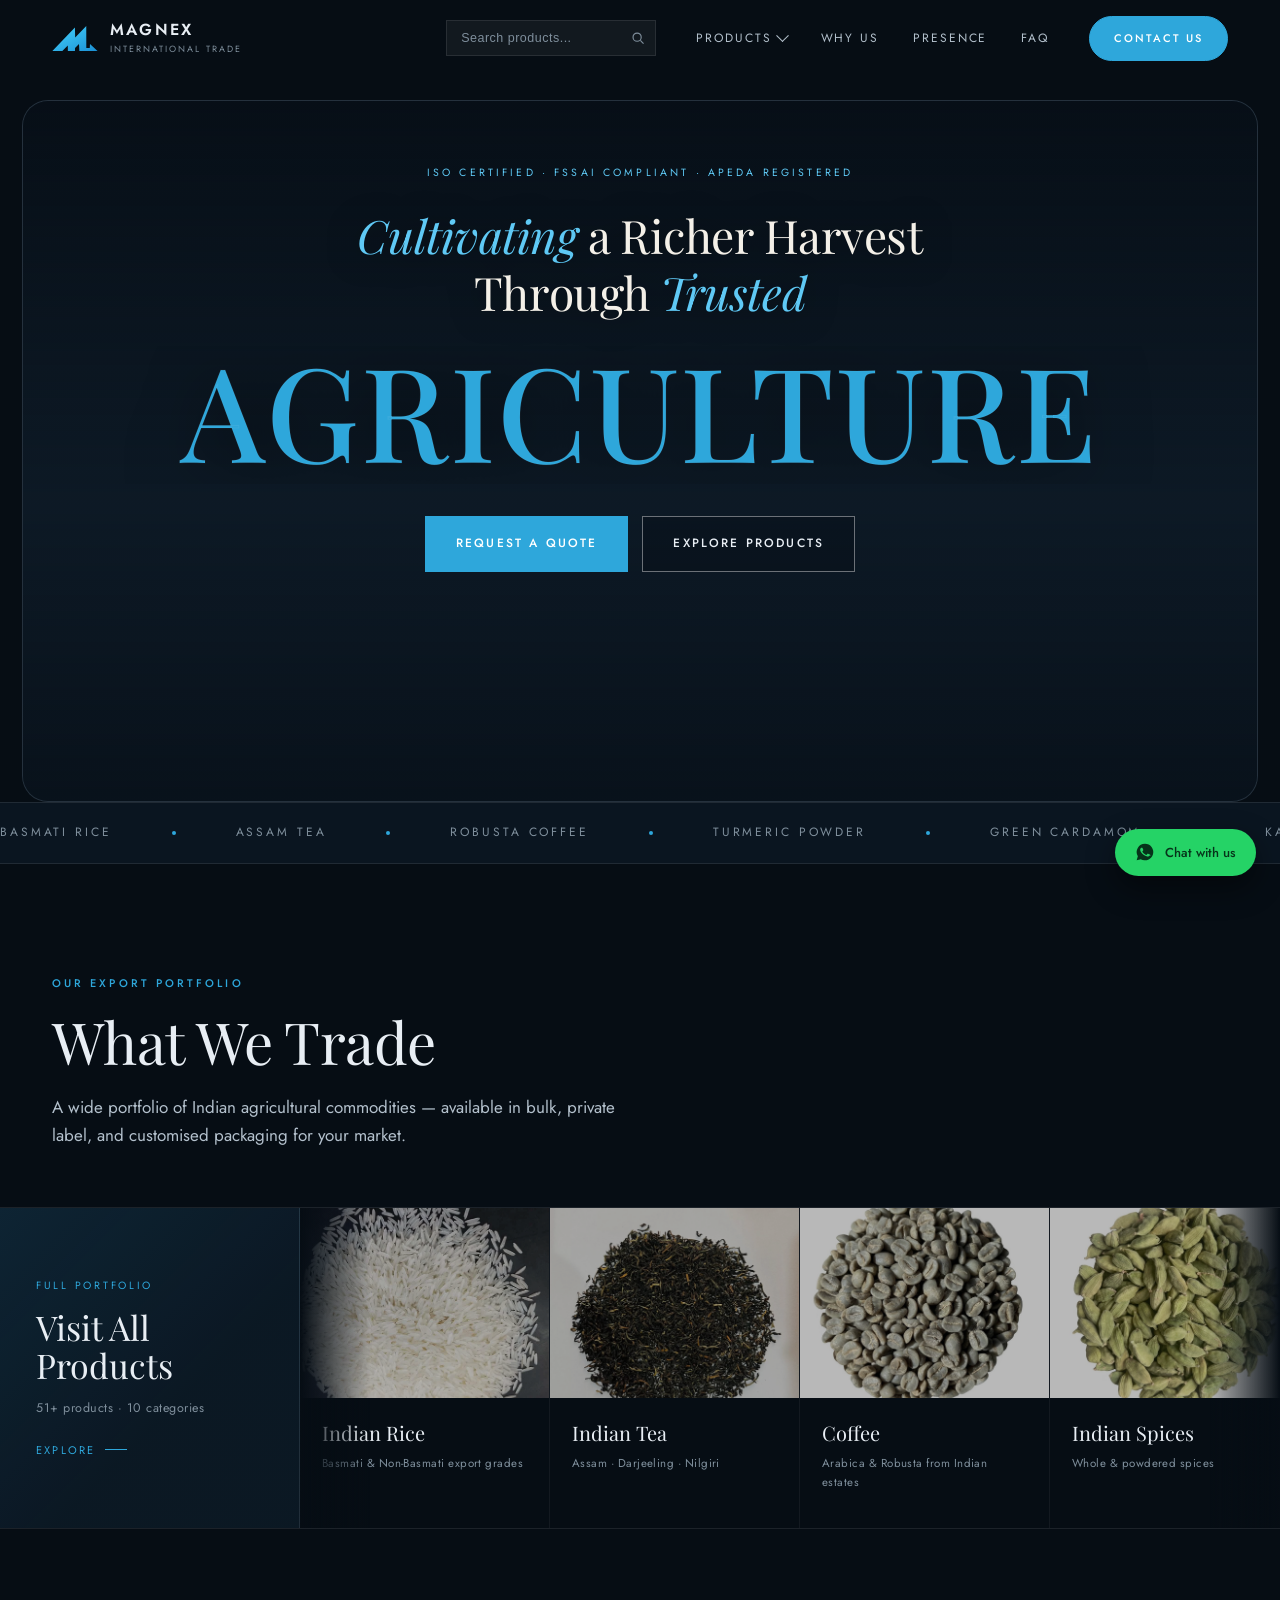
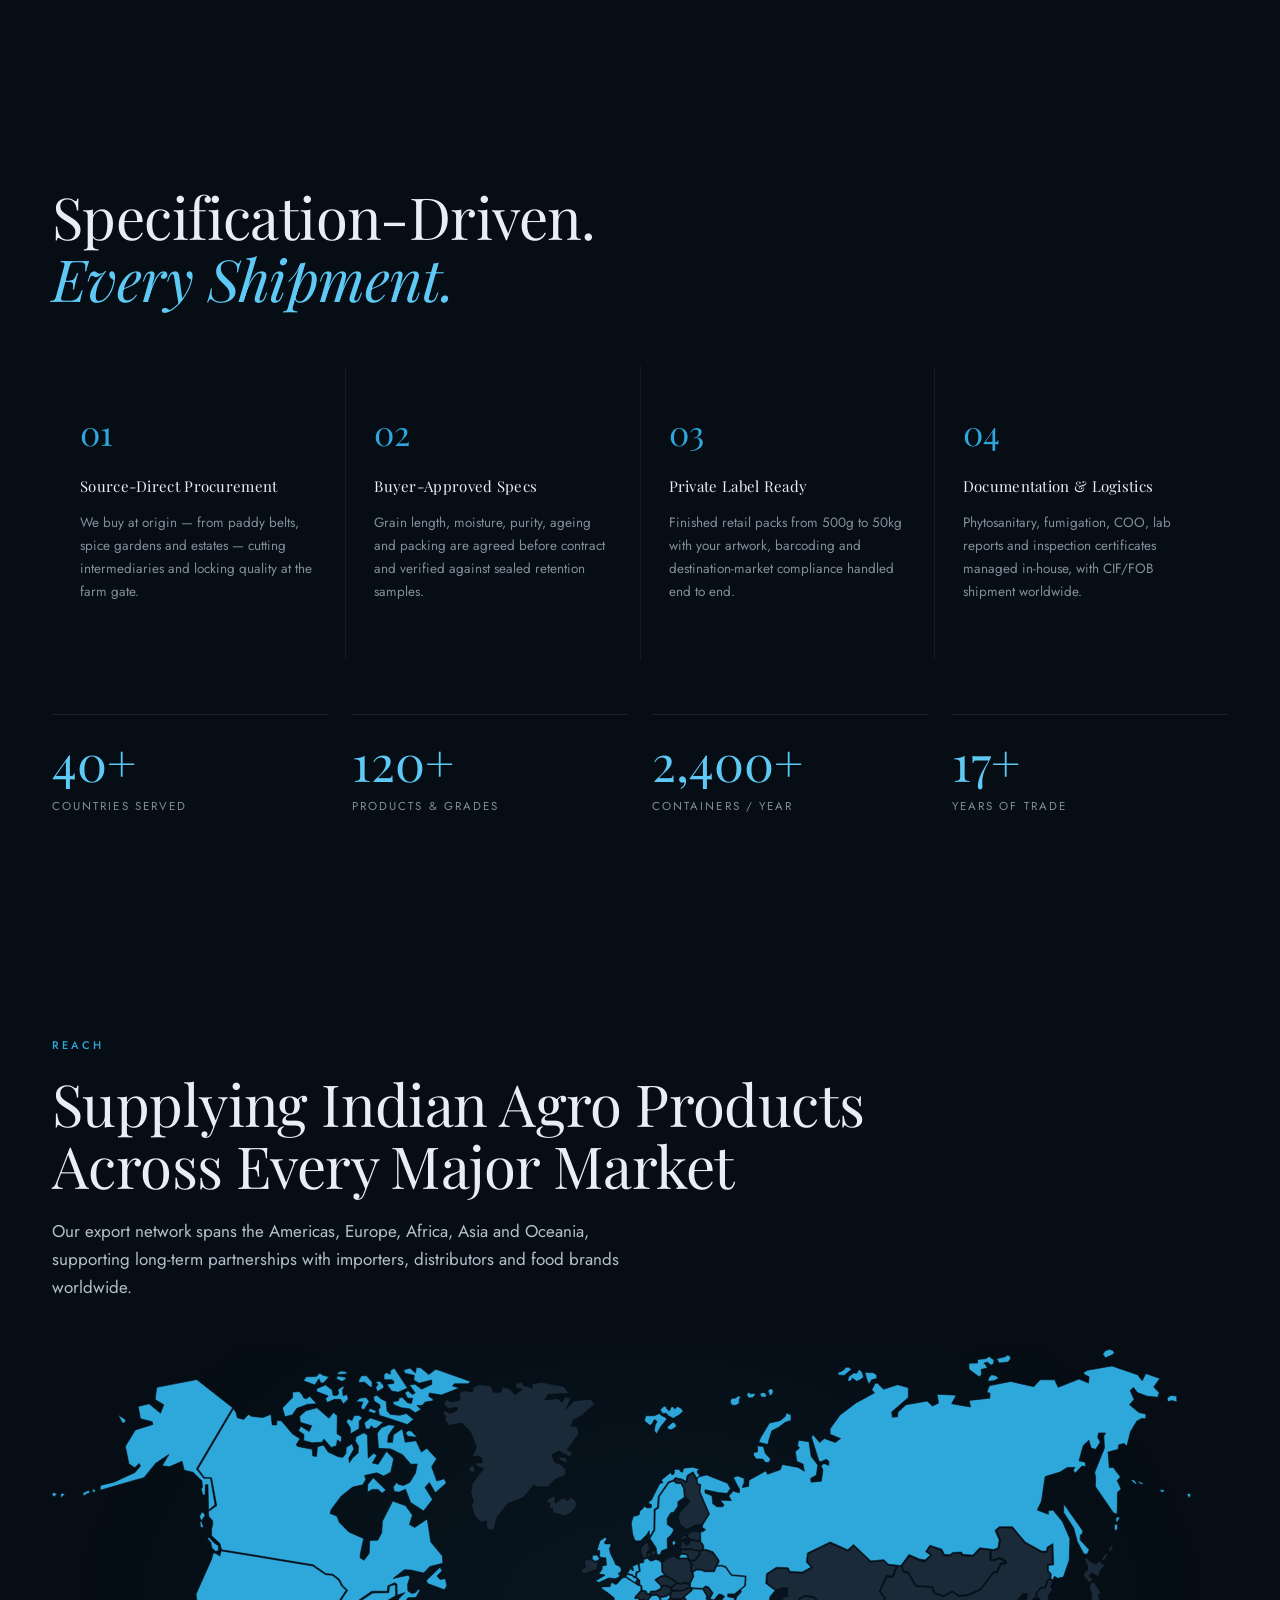
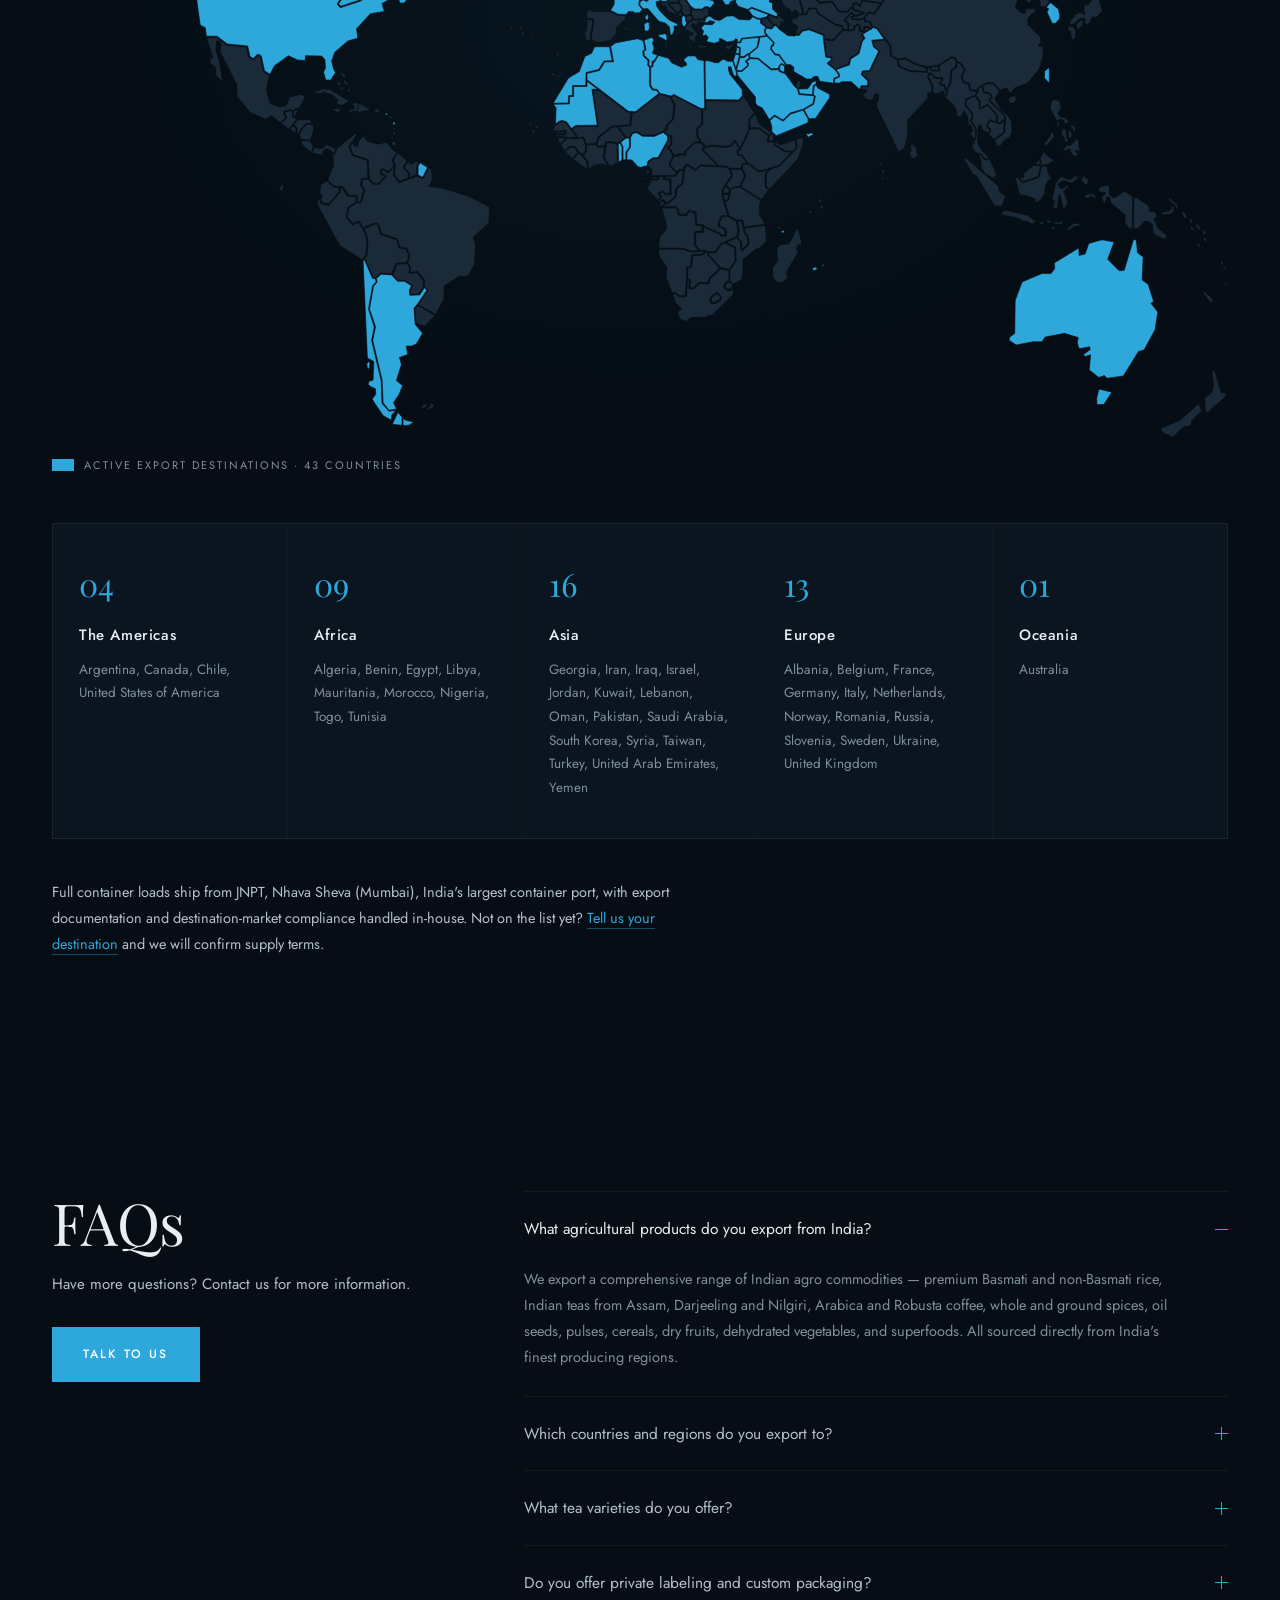
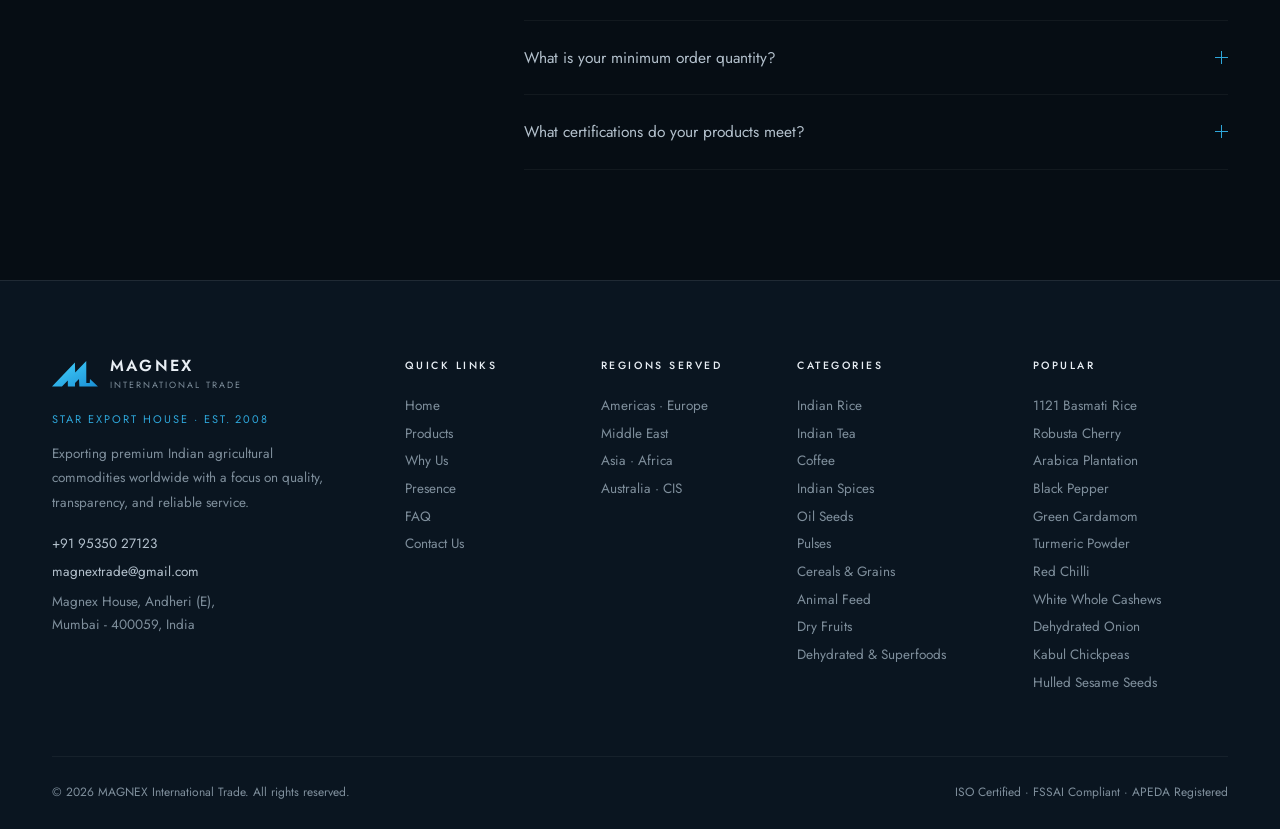
==== index.html @ 0d8e14d7 "Rebrand to Magnex blue: traced logo mark, blue accent, navy-black palette Co-Authored-By: Claude Fab" ====
<!DOCTYPE html>
<html lang="en">
<head>
<meta charset="UTF-8">
<meta name="viewport" content="width=device-width, initial-scale=1.0">
<title>Magnex International Trade — Premium Indian Commodities, Delivered Worldwide</title>
<meta name="description" content="Rice, tea, spices, coffee, oil seeds, pulses, dry fruits and more — sourced from India's finest producing regions. Bulk, private label, and custom packaging for importers across 40+ countries.">
<link rel="preconnect" href="https://fonts.googleapis.com">
<link rel="preconnect" href="https://fonts.gstatic.com" crossorigin>
<link href="https://fonts.googleapis.com/css2?family=Playfair+Display:ital,wght@0,400;0,500;1,400&family=Jost:wght@300;400;500;600&display=swap" rel="stylesheet">
<link rel="stylesheet" href="assets/css/style.css?v=19">
<link rel="icon" href="data:image/svg+xml,<svg xmlns='http://www.w3.org/2000/svg' viewBox='0 0 100 100'><rect width='100' height='100' rx='18' fill='%23072a3d'/><g transform='translate(10 22) scale(.8)'><path d='M99.9 55.2 L82.6 38.9 L82.1 47.9 L74.6 47.8 L74.5 0.0 L50.4 25.0 L49.8 3.0 L0.0 55.2 L21.6 55.3 L34.3 42.3 L34.5 55.3 L49.9 55.3 L50.1 48.1 L58.7 39.0 L59.5 55.4 Z' fill='%232ea7db'/></g></svg>">
</head>
<body>

<!-- ============ HERO — framed video card ============ -->
<section class="vhero">
  <div class="vhero__card">
    <video class="vhero__video" autoplay muted loop playsinline>
      <source src="assets/video/hero.mp4?v=2" type="video/mp4">
    </video>
    <div class="vhero__shade"></div>
    <div class="vhero__content">
      <p class="vhero__badge">ISO Certified · FSSAI Compliant · APEDA Registered</p>
      <h1 class="vhero__line"><em>Cultivating</em> a Richer Harvest Through <em>Trusted</em></h1>
      <div class="vhero__big">AGRICULTURE</div>
      <div class="vhero__cta">
        <a class="btn btn--solid" href="contact.html">Request a Quote</a>
        <a class="btn btn--ghost" href="products.html">Explore Products</a>
      </div>
    </div>
  </div>
</section>

<!-- marquee strip -->
<div class="strip" aria-hidden="true">
  <div class="strip__track" id="stripTrack"></div>
</div>

<!-- ============ WHAT WE TRADE — flowing strip ============ -->
<section class="section" id="trade">
  <div class="wrap">
    <p class="eyebrow rv">Our Export Portfolio</p>
    <h2 class="h-section rv">What We Trade</h2>
    <p class="lede rv" style="margin-top:20px">A wide portfolio of Indian agricultural commodities — available in bulk, private label, and customised packaging for your market.</p>
  </div>
  <div class="tradefeed rv">
    <a class="tradefeed__cta" href="products.html">
      <span class="tradefeed__cta-eyebrow">Full Portfolio</span>
      <span class="tradefeed__cta-title">Visit All<br>Products</span>
      <span class="tradefeed__cta-count" id="tfCount"></span>
      <span class="tradefeed__cta-go">Explore <span class="arw"></span></span>
    </a>
    <div class="tradefeed__viewport">
      <div class="tradefeed__track" id="tfTrack"></div>
    </div>
  </div>
</section>

<!-- ============ WHY US ============ -->
<section class="section" id="why">
  <div class="wrap">
    <p class="eyebrow rv">Why Magnex</p>
    <h2 class="h-section rv">Specification-Driven.<br><em class="italic-gold">Every Shipment.</em></h2>
    <div class="why rv">
      <div class="why__c">
        <div class="why__n">01</div>
        <h3 class="why__t">Source-Direct Procurement</h3>
        <p class="why__d">We buy at origin — from paddy belts, spice gardens and estates — cutting intermediaries and locking quality at the farm gate.</p>
      </div>
      <div class="why__c">
        <div class="why__n">02</div>
        <h3 class="why__t">Buyer-Approved Specs</h3>
        <p class="why__d">Grain length, moisture, purity, ageing and packing are agreed before contract and verified against sealed retention samples.</p>
      </div>
      <div class="why__c">
        <div class="why__n">03</div>
        <h3 class="why__t">Private Label Ready</h3>
        <p class="why__d">Finished retail packs from 500g to 50kg with your artwork, barcoding and destination-market compliance handled end to end.</p>
      </div>
      <div class="why__c">
        <div class="why__n">04</div>
        <h3 class="why__t">Documentation & Logistics</h3>
        <p class="why__d">Phytosanitary, fumigation, COO, lab reports and inspection certificates managed in-house, with CIF/FOB shipment worldwide.</p>
      </div>
    </div>
    <div class="stats rv">
      <div class="stat"><div class="stat__v" data-count="40">0</div><div class="stat__l">Countries Served</div></div>
      <div class="stat"><div class="stat__v" data-count="120">0</div><div class="stat__l">Products & Grades</div></div>
      <div class="stat"><div class="stat__v" data-count="2400">0</div><div class="stat__l">Containers / Year</div></div>
      <div class="stat"><div class="stat__v" data-count="17">0</div><div class="stat__l">Years of Trade</div></div>
    </div>
  </div>
</section>

<!-- ============ PRESENCE ============ -->
<section class="section" id="presence">
  <div class="wrap">
    <p class="eyebrow rv">Reach</p>
    <h2 class="h-section rv">Supplying Indian Agro Products<br>Across Every Major Market</h2>
    <p class="lede rv" style="margin-top:20px">Our export network spans the Americas, Europe, Africa, Asia and Oceania, supporting long-term partnerships with importers, distributors and food brands worldwide.</p>
    <figure class="wmap rv" id="wmap" aria-label="World map highlighting the countries Magnex exports to">
      <div class="wmap__svg" id="wmapSvg"></div>
      <figcaption class="wmap__legend"><span class="wmap__key"></span> Active export destinations · 43 countries <span class="wmap__tip" id="wmapTip"></span></figcaption>
    </figure>
    <div class="regions">
      <div class="region rv">
        <div class="region__n">04</div>
        <h3 class="region__t">The Americas</h3>
        <p class="region__d">Argentina, Canada, Chile, United States of America</p>
      </div>
      <div class="region rv">
        <div class="region__n">09</div>
        <h3 class="region__t">Africa</h3>
        <p class="region__d">Algeria, Benin, Egypt, Libya, Mauritania, Morocco, Nigeria, Togo, Tunisia</p>
      </div>
      <div class="region rv">
        <div class="region__n">16</div>
        <h3 class="region__t">Asia</h3>
        <p class="region__d">Georgia, Iran, Iraq, Israel, Jordan, Kuwait, Lebanon, Oman, Pakistan, Saudi Arabia, South Korea, Syria, Taiwan, Turkey, United Arab Emirates, Yemen</p>
      </div>
      <div class="region rv">
        <div class="region__n">13</div>
        <h3 class="region__t">Europe</h3>
        <p class="region__d">Albania, Belgium, France, Germany, Italy, Netherlands, Norway, Romania, Russia, Slovenia, Sweden, Ukraine, United Kingdom</p>
      </div>
      <div class="region rv">
        <div class="region__n">01</div>
        <h3 class="region__t">Oceania</h3>
        <p class="region__d">Australia</p>
      </div>
    </div>
    <p class="presence__note rv">Full container loads ship from JNPT, Nhava Sheva (Mumbai), India's largest container port, with export documentation and destination-market compliance handled in-house. Not on the list yet? <a href="contact.html">Tell us your destination</a> and we will confirm supply terms.</p>
  </div>
</section>

<!-- ============ FAQ ============ -->
<section class="section" id="faq">
  <div class="wrap">
    <div class="faq">
      <div class="faq__aside rv">
        <h2 class="h-section">FAQs</h2>
        <p>Have more questions? Contact us for more information.</p>
        <a class="btn btn--solid" href="contact.html">Talk to Us</a>
      </div>
      <div class="faq__list rv" id="faqList"></div>
    </div>
  </div>
</section>

<script src="assets/js/data.js?v=16"></script>
<script src="assets/js/textures.js?v=8"></script>
<script src="assets/js/widgets.js?v=9"></script>
<script>
const EXPORT_CODES = ['ae', 'al', 'ar', 'au', 'be', 'bj', 'ca', 'cl', 'de', 'dz', 'eg', 'fr', 'gb', 'ge', 'il', 'iq', 'ir', 'it', 'jo', 'kr', 'kw', 'lb', 'ly', 'ma', 'mr', 'ng', 'nl', 'no', 'om', 'pk', 'ro', 'ru', 'sa', 'se', 'si', 'sy', 'tg', 'tn', 'tr', 'tw', 'ua', 'us', 'ye'];
const COUNTRY_NAMES = {'ar':'Argentina', 'ca':'Canada', 'cl':'Chile', 'us':'United States of America', 'dz':'Algeria', 'bj':'Benin', 'eg':'Egypt', 'ly':'Libya', 'mr':'Mauritania', 'ma':'Morocco', 'ng':'Nigeria', 'tg':'Togo', 'tn':'Tunisia', 'ge':'Georgia', 'ir':'Iran', 'iq':'Iraq', 'il':'Israel', 'jo':'Jordan', 'kw':'Kuwait', 'lb':'Lebanon', 'om':'Oman', 'pk':'Pakistan', 'sa':'Saudi Arabia', 'kr':'South Korea', 'sy':'Syria', 'tw':'Taiwan', 'tr':'Turkey', 'ae':'United Arab Emirates', 'ye':'Yemen', 'al':'Albania', 'be':'Belgium', 'fr':'France', 'de':'Germany', 'it':'Italy', 'nl':'Netherlands', 'no':'Norway', 'ro':'Romania', 'ru':'Russia', 'si':'Slovenia', 'se':'Sweden', 'ua':'Ukraine', 'gb':'United Kingdom', 'au':'Australia'};
function initPresenceMap() {
  // inline the map so each country path can be styled; highlighted ids are ISO alpha-2
  fetch("assets/img/world-map.svg").then(r => r.text()).then(svg => {
    const box = document.getElementById("wmapSvg");
    box.innerHTML = svg.replace(/<\?xml[^>]*>|<!DOCTYPE[^>]*>/g, "");
    const el = box.querySelector("svg");
    el.removeAttribute("width"); el.removeAttribute("height");
    el.querySelectorAll("[id]").forEach(p => { p.removeAttribute("style"); p.removeAttribute("fill"); });
    const tip = document.getElementById("wmapTip");
    EXPORT_CODES.forEach((c, i) => {
      const p = el.querySelector("#" + c); if (!p) return;
      p.classList.add("is-on"); p.style.setProperty("--i", i);
      p.addEventListener("pointerenter", () => { tip.textContent = COUNTRY_NAMES[c]; });
      p.addEventListener("pointerleave", () => { tip.textContent = ""; });
    });
  }).catch(() => { document.getElementById("wmapSvg").innerHTML = '<img src="assets/img/world-map.svg" alt="World map">'; });
}

function pageInit() {
  initPresenceMap();
  /* marquee */
  const words = ["Basmati Rice","Assam Tea","Robusta Coffee","Turmeric Powder","Green Cardamom","Kabul Chickpeas","Hulled Sesame","Cumin Seeds","Cashew Kernels","Black Pepper","Red Chilli","Wheat & Millets","Dehydrated Onion"];
  const half = words.map(w => `<span>${w}</span>`).join("");
  document.getElementById("stripTrack").innerHTML = half + half;

  /* trade feed — auto-flowing picture strip */
  const cats = Object.entries(CATALOG);
  const totalProducts = cats.reduce((a, [, c]) => a + c.groups.reduce((x, g) => x + g.products.length, 0), 0);
  document.getElementById("tfCount").textContent = `${totalProducts}+ products · ${cats.length} categories`;
  const cardHTML = (cid, c, dup) => `
    <a class="tfcard" href="category.html?cat=${cid}" ${dup ? 'tabindex="-1" aria-hidden="true"' : ""}>
      <div class="tfcard__media">${c.photo ? `<img src="${c.photo}" alt="${c.name}" loading="lazy">` : `<canvas data-tex="${c.texture}" data-seed="tf-${cid}"></canvas>`}</div>
      <div class="tfcard__body">
        <span class="tfcard__name">${c.name}</span>
        <span class="tfcard__tag">${c.tagline}</span>
      </div>
    </a>`;
  const one = cats.map(([cid, c]) => cardHTML(cid, c, false)).join("");
  const two = cats.map(([cid, c]) => cardHTML(cid, c, true)).join("");
  document.getElementById("tfTrack").innerHTML = one + two; // duplicated for a seamless loop

  /* FAQ */
  renderFAQ(document.getElementById("faqList"), [
    ["What agricultural products do you export from India?", "We export a comprehensive range of Indian agro commodities — premium Basmati and non-Basmati rice, Indian teas from Assam, Darjeeling and Nilgiri, Arabica and Robusta coffee, whole and ground spices, oil seeds, pulses, cereals, dry fruits, dehydrated vegetables, and superfoods. All sourced directly from India's finest producing regions."],
    ["Which countries and regions do you export to?", "We serve importers, distributors and private-label brands across 40+ countries — the Middle East, Europe, North America, Africa, Asia-Pacific, Australia and CIS markets — on CIF, CFR and FOB terms."],
    ["What tea varieties do you offer?", "Assam CTC (BP and BOP grades), Assam Orthodox, Darjeeling Orthodox across all three flushes, Nilgiri Orthodox and CTC, and Indian green tea in leaf and dust grades."],
    ["Do you offer private labeling and custom packaging?", "Yes. We deliver finished retail packs from 500g pouches to 50kg bulk bags with your artwork, multilingual labelling, barcoding, and destination-market compliance handled end to end."],
    ["What is your minimum order quantity?", "Typically one 20' FCL per product. Mixed-container loads across products can be arranged for established buyers."],
    ["What certifications do your products meet?", "Our supply chain operates under ISO and FSSAI certified facilities and APEDA registration. Phytosanitary certificates, fumigation certificates, certificates of origin, and third-party lab reports accompany every shipment."]
  ]);

  /* stat counters */
  const cio = new IntersectionObserver(es => es.forEach(e => {
    if (!e.isIntersecting) return;
    cio.unobserve(e.target);
    const end = +e.target.dataset.count, t0 = performance.now();
    (function tick(t) {
      const p = Math.min(1, (t - t0) / 1600);
      e.target.textContent = Math.round(end * (1 - Math.pow(1 - p, 3))).toLocaleString() + (p === 1 ? "+" : "");
      if (p < 1) requestAnimationFrame(tick);
    })(t0);
  }), { threshold: .6 });
  document.querySelectorAll("[data-count]").forEach(el => cio.observe(el));
}
</script>
<script src="assets/js/main.js?v=13"></script>
</body>
</html>
---- assets/css/style.css ----
/* =========================================================
   MAGNEX INTERNATIONAL TRADE — core stylesheet
   Dark / gold editorial theme
   ========================================================= */

:root {
  --bg:        #060d14;
  --bg-2:      #0a1520;
  --bg-3:      #0f1d2a;
  --panel:     #11202e;
  --line:      rgba(255, 255, 255, .09);
  --line-soft: rgba(255, 255, 255, .05);

  --gold:      #2ea7db;
  --gold-lite: #5fc9f5;
  --gold-deep: #1a7fc0;
  --blue:      #2f80ed;

  --text:      #e8eef4;
  --text-2:    #b3c0cc;
  --muted:     #7f8f9c;

  --serif: "Playfair Display", "Iowan Old Style", Georgia, "Times New Roman", serif;
  --sans: "Jost", "Inter", -apple-system, BlinkMacSystemFont, "Segoe UI", Roboto, Helvetica, Arial, sans-serif;

  --nav-h: 78px;
  --maxw: 1240px;
  --ease: cubic-bezier(.22, .61, .36, 1);            /* legacy gentle curve (hover colour, misc) */
  --ease-out: cubic-bezier(.23, 1, .32, 1);          /* strong ease-out: entrances, reveals, UI */
  --ease-in-out: cubic-bezier(.77, 0, .175, 1);      /* strong ease-in-out: on-screen movement */
  --dur-fast: 160ms;                                 /* press feedback */
  --dur: 250ms;                                      /* routine UI state change */
  --dur-reveal: 700ms;                               /* marketing reveal */
}

/* cross-document page transition (Chrome / Safari); other browsers just navigate */
@view-transition { navigation: auto; }
::view-transition-old(root) { animation: 180ms var(--ease-out) both vt-out; }
::view-transition-new(root) { animation: 260ms var(--ease-out) both vt-in; }
@keyframes vt-out { to { opacity: 0; } }
@keyframes vt-in  { from { opacity: 0; } }
/* fallback page enter: content is visible without JS, fades on load */
body { animation: page-in 360ms var(--ease-out) both; }
@keyframes page-in { from { opacity: 0; } }

* , *::before, *::after { box-sizing: border-box; }

html { scroll-behavior: smooth; }

body {
  margin: 0;
  background: var(--bg);
  color: var(--text);
  font-family: var(--sans);
  font-size: 16px;
  line-height: 1.65;
  -webkit-font-smoothing: antialiased;
  overflow-x: hidden;
}

img { max-width: 100%; display: block; }
a { color: inherit; text-decoration: none; }
button { font: inherit; color: inherit; background: none; border: 0; cursor: pointer; }

::selection { background: var(--gold); color: #fff; }

/* ---------- scrollbar ---------- */
::-webkit-scrollbar { width: 10px; height: 10px; }
::-webkit-scrollbar-track { background: var(--bg); }
::-webkit-scrollbar-thumb { background: #1d2d3c; border-radius: 20px; border: 2px solid var(--bg); }
::-webkit-scrollbar-thumb:hover { background: #2a3f52; }

/* ---------- shared layout ---------- */
.wrap { width: 100%; max-width: var(--maxw); margin: 0 auto; padding: 0 32px; }
.section { padding: 110px 0; position: relative; }
.section--tight { padding: 72px 0; }
.section--alt { background: var(--bg-2); }

.eyebrow {
  font-size: 11px;
  letter-spacing: .28em;
  text-transform: uppercase;
  color: var(--gold);
  margin: 0 0 18px;
  font-weight: 500;
}

h1, h2, h3, h4 { font-family: var(--serif); font-weight: 400; margin: 0; letter-spacing: -.01em; }

.h-display { font-size: clamp(42px, 6.2vw, 82px); line-height: 1.04; }
.h-section  { font-size: clamp(34px, 4.6vw, 58px); line-height: 1.08; }
.h-sub      { font-size: clamp(22px, 2.4vw, 30px); line-height: 1.2; }

.lede { color: var(--text-2); font-size: 17px; max-width: 60ch; }

.gold { color: var(--gold); }
.italic-gold { font-style: italic; color: var(--gold-lite); }

.rule { width: 54px; height: 1px; background: var(--gold); border: 0; margin: 0 0 30px; }

/* ---------- buttons ---------- */
.btn {
  display: inline-flex; align-items: center; justify-content: center; gap: 10px;
  padding: 17px 30px;
  font-size: 12px; letter-spacing: .18em; text-transform: uppercase; font-weight: 500;
  border: 1px solid var(--gold);
  transition: background-color .3s var(--ease), border-color .3s var(--ease), color .3s var(--ease), transform var(--dur-fast) var(--ease-out);
  white-space: nowrap;
}
.btn:active { transform: scale(.97); }
.btn--solid { background: var(--gold); color: #fff; }
.btn--solid:hover { background: var(--gold-lite); border-color: var(--gold-lite); }
.btn--ghost { color: var(--text); border-color: rgba(255,255,255,.22); }
.btn--ghost:hover { border-color: var(--gold); color: var(--gold); }
.btn--sm { padding: 12px 22px; font-size: 11px; }

/* =========================================================
   NAVIGATION
   ========================================================= */
.nav {
  position: fixed; inset: 0 0 auto 0; z-index: 200;
  height: var(--nav-h);
  display: flex; align-items: center;
  transition: background .4s var(--ease), height .4s var(--ease), border-color .4s;
  border-bottom: 1px solid transparent;
}
.nav.is-stuck {
  height: 66px;
  background: rgba(6, 13, 20, .88);
  backdrop-filter: blur(14px);
  -webkit-backdrop-filter: blur(14px);
  border-bottom-color: var(--line);
}
.nav__inner { width: 100%; max-width: var(--maxw); margin: 0 auto; padding: 0 32px; display: flex; align-items: center; gap: 26px; }

.brand { display: flex; align-items: center; gap: 12px; flex-shrink: 0; }
.brand__mark { width: 46px; height: auto; flex-shrink: 0; }
.brand__txt { line-height: 1.1; }
.brand__name { font-size: 16px; letter-spacing: .14em; font-weight: 600; }
.brand__sub { font-size: 9px; letter-spacing: .22em; color: var(--muted); text-transform: uppercase; }

.nav__spacer { flex: 1; }

.nav__links { display: flex; align-items: center; gap: 6px; }
.nav__link {
  position: relative; padding: 10px 14px;
  font-size: 12px; letter-spacing: .16em; text-transform: uppercase; color: var(--text-2);
  display: flex; align-items: center; gap: 6px;
  transition: color .25s;
}
.nav__link::after {
  content: ""; position: absolute; left: 14px; right: 14px; bottom: 5px; height: 1px;
  background: var(--gold); transform: scaleX(0); transform-origin: left;
  transition: transform var(--dur) var(--ease-out);
}
.nav__link:hover::after, .nav__link.is-active::after { transform: scaleX(1); }
.nav__link:hover, .nav__link.is-active { color: var(--gold); }
.nav__link .chev { width: 9px; height: 9px; border-right: 1.4px solid currentColor; border-bottom: 1.4px solid currentColor; transform: rotate(45deg) translate(-2px,-2px); transition: transform .3s; }
.nav__item { position: relative; }
.nav__item:hover .chev { transform: rotate(-135deg) translate(-3px,-3px); }

/* mega dropdown */
.mega {
  position: absolute; top: calc(100% + 12px); left: 50%; translate: -50% 0;
  width: min(880px, 88vw);
  background: rgba(11,22,34,.97);
  backdrop-filter: blur(18px);
  border: 1px solid var(--line);
  padding: 26px;
  display: grid; grid-template-columns: repeat(3, 1fr); gap: 4px 26px;
  opacity: 0; visibility: hidden; transform: translateY(-6px) scale(.98);
  transform-origin: top center;
  transition: opacity var(--dur) var(--ease-out), transform var(--dur) var(--ease-out), visibility 0s linear var(--dur);
  box-shadow: 0 30px 70px rgba(0,0,0,.6);
}
.nav__item:hover .mega, .mega:hover { transition-delay: 0s; }
.nav__item:hover .mega, .mega:hover { opacity: 1; visibility: visible; transform: translateY(0); }
.mega--sm { width: min(320px, 88vw); grid-template-columns: 1fr; left: auto; right: 0; translate: 0 0; }
.mega a {
  display: block; padding: 9px 12px; font-size: 13px; color: var(--text-2);
  border-left: 1px solid transparent; transition: color .25s, border-color .25s, background-color .25s;
}
.mega a:hover { color: var(--gold); border-left-color: var(--gold); background: rgba(255,255,255,.03); }
.mega__title { grid-column: 1/-1; font-size: 10px; letter-spacing: .24em; text-transform: uppercase; color: var(--muted); margin-bottom: 10px; }

/* search */
.search { position: relative; width: 210px; flex-shrink: 0; }
.search input {
  width: 100%; padding: 10px 34px 10px 14px;
  background: rgba(255,255,255,.05); border: 1px solid var(--line);
  color: var(--text); font-size: 12.5px; letter-spacing: .04em; outline: none;
  transition: border-color .3s, background-color .3s;
}
.search input::placeholder { color: var(--muted); }
.search input:focus { border-color: var(--gold); background: rgba(255,255,255,.07); }
.search__ico { position: absolute; right: 11px; top: 50%; translate: 0 -50%; width: 14px; height: 14px; stroke: var(--muted); fill: none; stroke-width: 2; pointer-events: none; }
.search__out {
  position: absolute; top: calc(100% + 8px); left: 0; right: 0;
  background: rgba(11,22,34,.98); border: 1px solid var(--line);
  max-height: 340px; overflow-y: auto; display: none; z-index: 30;
  box-shadow: 0 24px 50px rgba(0,0,0,.6);
}
.search__out.is-open { display: block; }
.search__out a { display: block; padding: 11px 14px; font-size: 13px; border-bottom: 1px solid var(--line-soft); }
.search__out a:hover { background: rgba(46,167,219,.1); color: var(--gold); }
.search__out .s-cat { display: block; font-size: 10px; letter-spacing: .14em; text-transform: uppercase; color: var(--muted); margin-top: 2px; }
.search__out .s-empty { padding: 16px; font-size: 13px; color: var(--muted); }

/* burger */
.burger { display: none; width: 26px; height: 18px; position: relative; flex-shrink: 0; }
.burger span { position: absolute; left: 0; right: 0; height: 1.5px; background: var(--text); transition: .3s var(--ease); }
.burger span:nth-child(1) { top: 0; }
.burger span:nth-child(2) { top: 8px; }
.burger span:nth-child(3) { top: 16px; }
.burger.is-open span:nth-child(1) { top: 8px; transform: rotate(45deg); }
.burger.is-open span:nth-child(2) { opacity: 0; }
.burger.is-open span:nth-child(3) { top: 8px; transform: rotate(-45deg); }

/* mobile drawer */
.mnav {
  position: fixed; inset: 0; z-index: 190; background: var(--bg);
  padding: calc(var(--nav-h) + 20px) 32px 40px; overflow-y: auto;
  transform: translateX(100%); transition: transform .45s var(--ease);
}
.mnav.is-open { transform: translateX(0); }
.mnav h4 { font-size: 11px; letter-spacing: .24em; text-transform: uppercase; color: var(--gold); font-family: var(--sans); margin: 28px 0 12px; }
.mnav a { display: block; padding: 11px 0; border-bottom: 1px solid var(--line-soft); font-size: 15px; color: var(--text-2); }

/* =========================================================
   HERO — animated farm canvas
   ========================================================= */
.vhero { padding: calc(var(--nav-h) + 22px) 22px 0; }
.vhero__card {
  position: relative; overflow: hidden; border-radius: 26px;
  max-width: 1400px; margin: 0 auto;
  min-height: min(78vh, 760px);
  display: flex; flex-direction: column; align-items: center; justify-content: flex-start;
  border: 1px solid var(--line);
  background: var(--bg-3);
}
.vhero__video {
  position: absolute; inset: 0; width: 100%; height: 100%; object-fit: cover;
  filter: brightness(.85) saturate(.95);
  animation: hero-settle 1600ms var(--ease-out) both;
}
/* focal entrance — one authored sequence: footage settles, then copy rises in order */
@keyframes hero-settle { from { transform: scale(1.06); opacity: .4; } to { transform: scale(1); opacity: 1; } }
@keyframes rise { from { opacity: 0; transform: translateY(22px); } to { opacity: 1; transform: none; } }
@keyframes unveil { from { clip-path: inset(0 0 100% 0); transform: translateY(14px); } to { clip-path: inset(0 0 -10% 0); transform: none; } }
.vhero__badge, .vhero__line, .vhero__cta { animation: rise var(--dur-reveal) var(--ease-out) both; }
.vhero__badge { animation-delay: 260ms; }
.vhero__line  { animation-delay: 380ms; }
.vhero__big   { animation: unveil 900ms var(--ease-in-out) 520ms both; }
.vhero__cta   { animation-delay: 900ms; }
.vhero__shade {
  position: absolute; inset: 0; pointer-events: none;
  background:
    linear-gradient(180deg, rgba(5,11,18,.78) 0%, rgba(5,11,18,.42) 34%, rgba(5,11,18,.18) 58%, rgba(5,11,18,.62) 100%);
}
.vhero__content {
  position: relative; z-index: 2; text-align: center;
  padding: clamp(44px, 7vh, 84px) 28px 0; width: 100%;
}
.vhero__badge {
  font-size: 10.5px; letter-spacing: .3em; text-transform: uppercase;
  color: var(--gold-lite); margin: 0 0 26px;
}
.vhero__line {
  font-family: var(--serif); font-weight: 400;
  font-size: clamp(26px, 3.6vw, 48px); line-height: 1.22;
  max-width: 21ch; margin: 0 auto;
  color: #f4f0e8; text-shadow: 0 2px 30px rgba(0,0,0,.5);
}
.vhero__line em { font-style: italic; color: var(--gold-lite); }
.vhero__big {
  font-family: var(--serif); font-weight: 500;
  font-size: clamp(54px, 10.2vw, 158px); line-height: .95; letter-spacing: .015em;
  color: var(--gold);
  text-shadow: 0 6px 60px rgba(0,0,0,.65);
  margin-top: clamp(14px, 3vh, 34px);
  -webkit-text-stroke: 1px rgba(255,255,255,.06);
}

.vhero__cta {
  display: flex; gap: 14px; justify-content: center; flex-wrap: wrap;
  margin-top: clamp(26px, 5vh, 48px); padding-bottom: 56px;
}
.vhero__cta .btn--ghost { border-color: rgba(255,255,255,.4); background: rgba(6,13,20,.35); backdrop-filter: blur(6px); }
.vhero__cta .btn--ghost:hover { border-color: var(--gold); }

/* bottom row — overlaid on the video, inside the frame */
.vhero__row {
  position: relative; z-index: 3;
  width: 100%; max-width: 1240px;
  margin: auto auto 0; padding: 26px 22px 24px;
  display: grid; grid-template-columns: 1fr 1.15fr 1fr; gap: 18px;
  align-items: stretch;
}
.vhero__side {
  display: flex; align-items: center; gap: 16px;
  background: rgba(10,21,32,.72); backdrop-filter: blur(14px); -webkit-backdrop-filter: blur(14px);
  border: 1px solid rgba(255,255,255,.12); border-radius: 18px;
  padding: 22px 22px; transition: border-color .35s, transform .35s var(--ease), background .35s;
}
.vhero__side:hover { background: rgba(10,21,32,.85); border-color: var(--gold); }
@media (hover: hover) and (pointer: fine) { .vhero__side:hover { transform: translateY(-4px); } }
.vhero__side-txt { flex: 1; }
.vhero__side-txt h3 { font-size: 15.5px; font-family: var(--sans); font-weight: 500; line-height: 1.45; margin-bottom: 7px; }
.vhero__side-txt p { font-size: 12.5px; color: var(--muted); line-height: 1.65; margin: 0 0 12px; }
.vhero__side-go { font-size: 10.5px; letter-spacing: .18em; text-transform: uppercase; color: var(--gold); display: inline-flex; gap: 6px; align-items: center; }
.vhero__side-thumb {
  width: 84px; height: 84px; border-radius: 50%; overflow: hidden; flex-shrink: 0;
  border: 1px solid var(--line);
}
.vhero__side-thumb canvas { width: 100%; height: 100%; }
.vhero__mid {
  display: flex; flex-direction: column; align-items: center; justify-content: center; gap: 18px;
  text-align: center; padding: 26px 20px;
  background: rgba(10,21,32,.72); backdrop-filter: blur(14px); -webkit-backdrop-filter: blur(14px);
  border: 1px solid rgba(255,255,255,.12); border-radius: 18px;
}
.vhero__mid p {
  font-family: var(--serif); font-size: clamp(19px, 1.9vw, 25px); line-height: 1.4; margin: 0;
}
.vhero__mid-cta { display: flex; gap: 12px; flex-wrap: wrap; justify-content: center; }

/* =========================================================
   MARQUEE STRIP
   ========================================================= */
.strip { border-block: 1px solid var(--line); background: var(--bg-2); overflow: hidden; padding: 20px 0; }
.strip__track { display: flex; gap: 60px; width: max-content; animation: slide 42s linear infinite; }
.strip:hover .strip__track, .is-offscreen .strip__track { animation-play-state: paused; }
.strip span { font-size: 12px; letter-spacing: .24em; text-transform: uppercase; color: var(--muted); display: flex; align-items: center; gap: 60px; white-space: nowrap; }
.strip span::after { content: ""; width: 4px; height: 4px; background: var(--gold); border-radius: 50%; }
@keyframes slide { to { transform: translateX(-50%); } }

/* =========================================================
   TRADE FEED  (What We Trade — flowing strip)
   ========================================================= */
.tradefeed {
  display: grid; grid-template-columns: 300px 1fr; align-items: stretch;
  margin-top: 58px; border-block: 1px solid var(--line);
}
.tradefeed__cta {
  display: flex; flex-direction: column; justify-content: center; gap: 14px;
  padding: 44px 36px; border-right: 1px solid var(--line);
  background: linear-gradient(135deg, rgba(46,167,219,.10), rgba(46,167,219,.02) 60%), var(--bg-2);
  position: relative; z-index: 2; transition: background .4s;
}
.tradefeed__cta:hover { background: linear-gradient(135deg, rgba(46,167,219,.16), rgba(46,167,219,.04) 60%), var(--bg-2); }
.tradefeed__cta-eyebrow { font-size: 10.5px; letter-spacing: .26em; text-transform: uppercase; color: var(--gold); }
.tradefeed__cta-title { font-family: var(--serif); font-size: 34px; line-height: 1.12; }
.tradefeed__cta-count { font-size: 12.5px; color: var(--muted); letter-spacing: .04em; }
.tradefeed__cta-go {
  display: inline-flex; align-items: center; gap: 10px; margin-top: 8px;
  font-size: 11px; letter-spacing: .2em; text-transform: uppercase; color: var(--gold);
}
.tradefeed__cta-go .arw { width: 22px; height: 1px; background: currentColor; transition: width .35s var(--ease); }
.tradefeed__cta:hover .tradefeed__cta-go .arw { width: 40px; }

.tradefeed__viewport { overflow: hidden; position: relative; }
.tradefeed__viewport::before, .tradefeed__viewport::after {
  content: ""; position: absolute; top: 0; bottom: 0; width: 70px; z-index: 3; pointer-events: none;
}
.tradefeed__viewport::before { left: 0; background: linear-gradient(90deg, var(--bg), transparent); }
.tradefeed__viewport::after { right: 0; background: linear-gradient(270deg, var(--bg), transparent); }

.tradefeed__track {
  display: flex; width: max-content; height: 100%;
  animation: tf-flow 55s linear infinite;
}
.tradefeed:hover .tradefeed__track, .tradefeed.is-offscreen .tradefeed__track { animation-play-state: paused; }

/* track is [set A][set B]; starting at -50% and ending at 0 moves it left → right */
@keyframes tf-flow {
  from { transform: translateX(-50%); }
  to   { transform: translateX(0); }
}

.tfcard {
  display: flex; flex-direction: column; width: 250px; flex-shrink: 0;
  border-right: 1px solid var(--line-soft); background: var(--bg);
  transition: background .35s;
}
.tfcard:hover { background: var(--bg-3); }
.tfcard__media { height: 190px; overflow: hidden; }
.tfcard__media canvas, .tfcard__media img {
  width: 100%; height: 100%; object-fit: cover;
  filter: brightness(.72) saturate(.9);
  transition: transform .9s var(--ease), filter .4s;
}
.tfcard:hover .tfcard__media canvas, .tfcard:hover .tfcard__media img { filter: brightness(.95) saturate(1); }
@media (hover: hover) and (pointer: fine) { .tfcard:hover .tfcard__media canvas, .tfcard:hover .tfcard__media img { transform: scale(1.07); } }
.tfcard__body { padding: 18px 22px 22px; display: flex; flex-direction: column; gap: 5px; }
.tfcard__name { font-family: var(--serif); font-size: 20px; }
.tfcard__tag { font-size: 11.5px; color: var(--muted); letter-spacing: .04em; }

/* =========================================================
   SPLIT / STICKY FEATURE (Indian Tea style)
   ========================================================= */
.split { display: grid; grid-template-columns: 1fr 1.15fr; gap: 80px; align-items: start; }
.split__left { position: sticky; top: 120px; }
.split__left p { color: var(--text-2); font-size: 15.5px; line-height: 1.85; }
.split__figure { margin-top: 34px; aspect-ratio: 4/3; overflow: hidden; border: 1px solid var(--line); }
.split__figure canvas { width: 100%; height: 100%; filter: brightness(.8); }

.numlist { list-style: none; margin: 0; padding: 0; }
.numlist li { display: grid; grid-template-columns: 42px 1fr; gap: 14px; padding: 22px 0; border-bottom: 1px solid var(--line-soft); transition: padding .35s var(--ease); }
.numlist li:first-child { border-top: 1px solid var(--line-soft); }
.numlist li:hover { padding-left: 10px; }
.numlist .n { font-size: 11px; color: var(--muted); letter-spacing: .1em; padding-top: 4px; transition: color .3s; }
.numlist li:hover .n { color: var(--gold); }
.numlist .t { font-size: 15.5px; color: var(--text); }
.numlist .d { font-size: 13.5px; color: var(--muted); margin-top: 3px; }
.split__bigtype {
  position: absolute; right: -3%; top: 22%; z-index: 0; pointer-events: none;
  font-family: var(--serif); font-size: 26vw; line-height: .8; color: rgba(255,255,255,.018);
}

/* =========================================================
   PROCESS / WHY US
   ========================================================= */
.why { display: grid; grid-template-columns: repeat(4, 1fr); gap: 1px; background: var(--line-soft); margin-top: 56px; }
.why__c { background: var(--bg); padding: 38px 28px 42px; transition: background .4s; }
.why__c:hover { background: var(--bg-3); }
.why__n { font-family: var(--serif); font-size: 34px; color: var(--gold); }
.why__t { font-size: 15px; margin: 14px 0 8px; letter-spacing: .02em; }
.why__d { font-size: 13.5px; color: var(--muted); line-height: 1.7; }

.stats { display: grid; grid-template-columns: repeat(4, 1fr); gap: 24px; margin-top: 54px; }
.stat { border-top: 1px solid var(--line); padding-top: 22px; }
.stat__v { font-family: var(--serif); font-size: clamp(34px, 4vw, 50px); color: var(--gold-lite); line-height: 1; }
.stat__l { font-size: 11.5px; letter-spacing: .18em; text-transform: uppercase; color: var(--muted); margin-top: 10px; }

/* =========================================================
   FAQ
   ========================================================= */
.faq { display: grid; grid-template-columns: .8fr 1.4fr; gap: 70px; align-items: start; }
.faq__aside { position: sticky; top: 130px; }
.faq__aside p { color: var(--text-2); font-size: 15px; margin: 18px 0 30px; }
.faq__list { border-top: 1px solid var(--line-soft); }
.faq__item { border-bottom: 1px solid var(--line-soft); }
.faq__q {
  width: 100%; text-align: left; display: flex; justify-content: space-between; align-items: center; gap: 20px;
  padding: 24px 0; font-size: 15.5px; color: var(--text-2); transition: color .3s;
}
.faq__q:hover, .faq__item.is-open .faq__q { color: var(--text); }
.faq__ico { position: relative; width: 13px; height: 13px; flex-shrink: 0; }
.faq__ico::before, .faq__ico::after { content: ""; position: absolute; background: var(--gold); transition: transform .35s var(--ease); }
.faq__ico::before { left: 0; right: 0; top: 6px; height: 1px; }
.faq__ico::after { top: 0; bottom: 0; left: 6px; width: 1px; }
.faq__item.is-open .faq__ico::after { transform: rotate(90deg); }
.faq__item.is-open .faq__ico::before { transform: rotate(180deg); }
.faq__a { max-height: 0; overflow: hidden; transition: max-height .5s var(--ease); }
.faq__a p { margin: 0 0 26px; padding-right: 40px; font-size: 14.5px; color: var(--muted); line-height: 1.8; }

/* =========================================================
   FOOTER
   ========================================================= */
.foot { background: var(--bg-2); border-top: 1px solid var(--line); padding: 76px 0 0; }
.foot__grid { display: grid; grid-template-columns: 1.6fr .8fr .8fr 1fr 1fr; gap: 40px; }
.foot__brand .brand { margin-bottom: 18px; }
.foot__tag { font-size: 11px; letter-spacing: .18em; text-transform: uppercase; color: var(--gold); margin-bottom: 14px; }
.foot p { font-size: 13.5px; color: var(--muted); line-height: 1.8; margin: 0 0 18px; max-width: 34ch; }
.foot__contact a { display: block; font-size: 13.5px; color: var(--text-2); margin-bottom: 6px; }
.foot__contact a:hover { color: var(--gold); }
.foot h5 { font-family: var(--sans); font-size: 10.5px; letter-spacing: .24em; text-transform: uppercase; color: var(--text); margin: 0 0 18px; font-weight: 500; }
.foot ul { list-style: none; margin: 0; padding: 0; }
.foot li a { font-size: 13.5px; color: var(--muted); line-height: 2.05; transition: color .25s, padding-left .25s; display: block; }
.foot li a:hover { color: var(--gold); padding-left: 5px; }
.foot__bottom { border-top: 1px solid var(--line-soft); margin-top: 60px; padding: 26px 0; display: flex; justify-content: space-between; gap: 20px; flex-wrap: wrap; font-size: 12px; color: var(--muted); }

/* whatsapp */
.wa {
  position: fixed; right: 24px; bottom: 24px; z-index: 150;
  display: flex; align-items: center; gap: 10px;
  background: #25d366; color: #06331a; padding: 13px 20px; border-radius: 40px;
  font-size: 13px; font-weight: 500; box-shadow: 0 12px 30px rgba(0,0,0,.45);
  transition: transform .3s var(--ease);
}
@media (hover: hover) and (pointer: fine) { .wa:hover { transform: translateY(-3px); } }
.wa:active { transform: scale(.97); }
.wa svg { width: 20px; height: 20px; fill: currentColor; }

/* =========================================================
   BREADCRUMB / PAGE HEAD
   ========================================================= */
.phead { padding: calc(var(--nav-h) + 56px) 0 0; background: var(--bg-2); border-bottom: 1px solid var(--line); }
.phead--video { position: relative; overflow: hidden; padding-top: calc(var(--nav-h) + 28px); }
.phead--video .crumb { margin-bottom: 48px; }
.phead__video {
  position: absolute; inset: 0; width: 100%; height: 100%;
  object-fit: cover; filter: brightness(1.05) saturate(1);
}
.phead__shade {
  position: absolute; inset: 0; pointer-events: none;
  background:
    linear-gradient(90deg, rgba(5,11,18,.66) 0%, rgba(5,11,18,.42) 40%, rgba(5,11,18,.08) 100%),
    linear-gradient(180deg, rgba(5,11,18,.5) 0%, rgba(5,11,18,.06) 40%, rgba(5,11,18,.66) 100%);
}
.phead--video .h-section, .phead--video p, .phead--video .crumb { text-shadow: 0 2px 18px rgba(0,0,0,.75); }
/* frosted panel behind the header words so they beat the busy footage */
.phead--video .phead__body { padding-bottom: 44px; }
.phead--video .phead__body > div {
  background: linear-gradient(135deg, rgba(8,17,26,.78), rgba(8,17,26,.55));
  backdrop-filter: blur(14px); -webkit-backdrop-filter: blur(14px);
  border: 1px solid rgba(255,255,255,.1); border-radius: 18px;
  padding: 30px 34px 34px;
  max-width: 720px;
}
.phead--video .phead__body p { max-width: 56ch; }
.phead__content { position: relative; z-index: 2; }
.phead--video .tabs { border-top-color: rgba(255,255,255,.18); }
.phead--video .tab { background: rgba(6,13,20,.3); backdrop-filter: blur(4px); }
.phead--video .tab.is-on { background: linear-gradient(180deg, rgba(46,167,219,.16), rgba(6,13,20,.3)); }
.crumb {
  display: inline-flex; flex-wrap: wrap; align-items: center; gap: 4px;
  margin-bottom: 30px; padding: 9px 18px; border-radius: 40px;
  border: 1px solid var(--line); background: rgba(10,21,32,.55);
  backdrop-filter: blur(10px); -webkit-backdrop-filter: blur(10px);
  font-size: 10.5px; letter-spacing: .18em; text-transform: uppercase;
}
.crumb a { color: var(--muted); padding: 2px 4px; transition: color .25s; }
.crumb a:hover { color: var(--gold-lite); }
.crumb i {
  font-style: normal; width: 14px; height: 14px; margin: 0 2px;
  display: inline-flex; align-items: center; justify-content: center;
  color: rgba(46,167,219,.45); font-size: 12px;
}
.crumb b { font-weight: 500; color: var(--gold); padding: 2px 4px; }
.phead__body { padding-bottom: 54px; display: grid; grid-template-columns: 1.2fr .8fr; gap: 50px; align-items: end; }
.phead p { color: var(--text-2); font-size: 15.5px; margin: 18px 0 0; max-width: 62ch; }

/* tabs */
.tabs { display: flex; gap: 4px; flex-wrap: wrap; border-top: 1px solid var(--line); padding-top: 0; }
.tab {
  padding: 18px 26px; font-size: 12px; letter-spacing: .16em; text-transform: uppercase; color: var(--muted);
  border-top: 2px solid transparent; margin-top: -1px; transition: color .3s, border-color .3s, background-color .3s;
}
.tab:hover { color: var(--text-2); }
.tab.is-on { color: var(--gold); border-top-color: var(--gold); background: linear-gradient(180deg, rgba(46,167,219,.08), transparent); }

/* =========================================================
   PRODUCT CARDS (category page)
   ========================================================= */
.pgrid { display: grid; grid-template-columns: repeat(auto-fill, minmax(300px, 1fr)); gap: 1px; background: var(--line-soft); border: 1px solid var(--line-soft); }
.pcard { background: var(--bg); display: flex; flex-direction: column; transition: background .4s; }
.pcard:hover { background: var(--bg-3); }
.pcard__media { aspect-ratio: 3/2; overflow: hidden; position: relative; }
.pcard__media canvas, .pcard__media img { width: 100%; height: 100%; object-fit: cover; filter: brightness(.75); transition: transform 1s var(--ease-out), filter .5s; }
.pcard:hover .pcard__media canvas, .pcard:hover .pcard__media img { filter: brightness(.95); }
@media (hover: hover) and (pointer: fine) { .pcard:hover .pcard__media canvas, .pcard:hover .pcard__media img { transform: scale(1.06); } }
.pcard:active .pcard__media img, .pcard:active .pcard__media canvas { transform: scale(1.02); transition-duration: var(--dur-fast); }
.pcard__body { padding: 26px 26px 30px; flex: 1; display: flex; flex-direction: column; }
.pcard__t { font-family: var(--serif); font-size: 22px; margin-bottom: 12px; }
.pcard__d { font-size: 13.5px; color: var(--muted); line-height: 1.75; flex: 1; }
.pcard__go { margin-top: 22px; font-size: 11px; letter-spacing: .18em; text-transform: uppercase; color: var(--gold); display: inline-flex; align-items: center; gap: 9px; }
.pcard__go .arw { width: 16px; height: 1px; background: currentColor; transition: width .35s var(--ease); }
.pcard:hover .pcard__go .arw { width: 30px; }

/* about block — optional video split */
.aboutsplit { display: grid; grid-template-columns: 1fr; gap: 60px; align-items: start; }
.aboutsplit.has-media { grid-template-columns: 1fr 1.05fr; }
.aboutsplit p { color: var(--text-2); font-size: 15px; line-height: 1.9; margin: 0 0 22px; }
.aboutsplit .about-lead {
  font-family: var(--serif); font-size: 20px; line-height: 1.65; color: var(--text);
  margin-bottom: 26px;
}
.aboutsplit__media { position: sticky; top: calc(var(--nav-h) + 24px); }
.aboutsplit__frame {
  border-radius: 18px; overflow: hidden; border: 1px solid var(--line);
  aspect-ratio: 16/10; background: var(--bg-3);
  box-shadow: 0 30px 70px rgba(0,0,0,.45);
}
.aboutsplit__frame video { width: 100%; height: 100%; object-fit: cover; display: block; }
.aboutsplit__cap {
  font-size: 12px !important; color: var(--muted) !important; letter-spacing: .06em;
  margin: 14px 4px 0 !important; line-height: 1.7;
}

/* =========================================================
   PRODUCT DETAIL
   ========================================================= */
.pdetail { display: grid; grid-template-columns: 1.25fr .75fr; gap: 60px; align-items: start; padding: 66px 0 0; }

/* magnifier viewer */
.viewer { position: relative; }
.viewer__frame {
  position: relative; overflow: hidden; border: 1px solid var(--line);
  aspect-ratio: 4/3; background: var(--bg-3); cursor: crosshair;
}
.viewer__frame canvas { width: 100%; height: 100%; display: block; }
/* variety swap — blur-masked crossfade so two photos read as one transformation */
.viewer__frame canvas.viewer__main { transition: filter 220ms ease, opacity 220ms ease; }
.viewer__frame.is-swapping canvas.viewer__main { filter: blur(3px); opacity: .6; }
.viewer__lens {
  position: absolute; width: 190px; height: 190px; border-radius: 50%;
  border: 1px solid rgba(46,167,219,.75);
  box-shadow: 0 0 0 1px rgba(0,0,0,.55), 0 18px 44px rgba(0,0,0,.65), inset 0 0 34px rgba(0,0,0,.35);
  pointer-events: none; opacity: 0; transition: opacity .22s;
  overflow: hidden; z-index: 5;
}
.viewer__lens canvas { position: absolute; inset: 0; width: 100%; height: 100%; }
.viewer__frame:hover .viewer__lens { opacity: 1; }
.viewer__hint {
  position: absolute; left: 16px; bottom: 16px; z-index: 4;
  display: flex; align-items: center; gap: 9px;
  background: rgba(6,13,20,.72); backdrop-filter: blur(6px);
  border: 1px solid var(--line); padding: 8px 14px;
  font-size: 10.5px; letter-spacing: .16em; text-transform: uppercase; color: var(--text-2);
  transition: opacity .3s;
}
.viewer__frame:hover .viewer__hint { opacity: 0; }
.viewer__hint svg { width: 13px; height: 13px; stroke: var(--gold); fill: none; stroke-width: 2; }
.viewer__tag {
  position: absolute; right: 16px; top: 16px; z-index: 4;
  background: rgba(6,13,20,.72); backdrop-filter: blur(6px); border: 1px solid var(--line);
  padding: 8px 14px; font-size: 10.5px; letter-spacing: .16em; text-transform: uppercase; color: var(--gold);
}

.pd__meta { display: flex; gap: 40px; flex-wrap: wrap; margin: 30px 0 0; }
.pd__meta div { border-left: 1px solid var(--gold); padding-left: 16px; }
.pd__meta .k { font-size: 10px; letter-spacing: .22em; text-transform: uppercase; color: var(--muted); }
.pd__meta .v { font-size: 15px; color: var(--text); margin-top: 4px; }

/* varieties — right column; click loads image into the main viewer */
.varside { position: sticky; top: calc(var(--nav-h) + 24px); }
.vars__hint { font-size: 12.5px; color: var(--muted); margin: 18px 0 0; line-height: 1.7; }
.vars__list { list-style: none; margin: 20px 0 0; padding: 0; border-top: 1px solid var(--line-soft); }
.vars__list li a {
  display: flex; align-items: center; gap: 16px; padding: 17px 6px;
  border-bottom: 1px solid var(--line-soft);
  position: relative; overflow: hidden;
  transition: padding .35s var(--ease);
}
.vars__list li a::before {
  content: ""; position: absolute; inset: 0;
  background: linear-gradient(90deg, rgba(46,167,219,.12), transparent 70%);
  transform: translateX(-101%); transition: transform .45s var(--ease);
}
.vars__list li.is-active a, .vars__list li a:hover { padding-left: 18px; }
.vars__list li.is-active a::before, .vars__list li a:hover::before { transform: translateX(0); }
.vars__n { flex: 1; font-size: 15px; color: var(--text-2); position: relative; transition: color .3s; }
.vars__list li.is-active .vars__n, .vars__list li a:hover .vars__n { color: var(--gold-lite); }
.vars__plus { color: var(--gold); font-size: 18px; opacity: .55; position: relative; transition: transform .4s var(--ease), opacity .3s; }
.vars__list li.is-active .vars__plus, .vars__list li a:hover .vars__plus { transform: rotate(90deg); opacity: 1; }

/* full-width specifications section */
.spec2__crop {
  display: inline-block; margin-top: 22px; padding: 9px 18px; border-radius: 30px;
  border: 1px solid rgba(46,167,219,.35); background: rgba(46,167,219,.06);
  font-size: 12px; letter-spacing: .08em; color: var(--gold);
}
.spec2__grid {
  margin-top: 28px;
  display: grid; grid-template-columns: repeat(auto-fill, minmax(360px, 1fr));
  gap: 0 56px;
}
.spec2__row {
  display: flex; justify-content: space-between; gap: 24px;
  padding: 13px 4px; border-bottom: 1px solid var(--line-soft);
  font-size: 14px; transition: padding .3s var(--ease), background .3s;
}
.spec2__row:hover { padding-left: 12px; background: rgba(255,255,255,.02); }
.spec2__row .k { color: var(--muted); }
.spec2__row .v { color: var(--text); text-align: right; }
.spec2__cta { display: flex; gap: 14px; flex-wrap: wrap; margin-top: 36px; }

/* -------- sticky spec panel -------- */
.specwrap { position: sticky; top: calc(var(--nav-h) + 20px); }
.spec {
  border: 1px solid var(--line); background: linear-gradient(180deg, #11202e, #0c1823);
  box-shadow: 0 24px 60px rgba(0,0,0,.4);
}
.spec__head {
  display: flex; justify-content: space-between; align-items: center; gap: 16px;
  padding: 20px 24px; border-bottom: 1px solid var(--line);
}
.spec__head h3 { font-size: 20px; }
.spec__close { width: 26px; height: 26px; display: grid; place-items: center; color: var(--muted); font-size: 20px; line-height: 1; }
.spec__close:hover { color: var(--gold); }
.spec__crop { padding: 13px 24px; border-bottom: 1px solid var(--line-soft); font-size: 12px; color: var(--gold); letter-spacing: .06em; background: rgba(46,167,219,.05); }
.spec__body { max-height: min(58vh, 560px); overflow-y: auto; }
.spec__row { display: grid; grid-template-columns: 1fr 1.05fr; gap: 14px; padding: 12px 24px; border-bottom: 1px solid var(--line-soft); font-size: 13px; }
.spec__row:nth-child(odd) { background: rgba(255,255,255,.014); }
.spec__row .k { color: var(--muted); }
.spec__row .v { color: var(--text); text-align: right; }
.spec__foot { padding: 18px 24px; display: grid; gap: 10px; }
.spec__foot .btn { width: 100%; }

.specfab {
  display: none; position: fixed; left: 24px; bottom: 24px; z-index: 150;
  background: var(--gold); color: #14120d; padding: 13px 20px; border-radius: 40px;
  font-size: 12px; letter-spacing: .12em; text-transform: uppercase; font-weight: 500;
  box-shadow: 0 12px 30px rgba(0,0,0,.45);
}

/* =========================================================
   3D RING CAROUSEL (related products)
   ========================================================= */
.ring { position: relative; height: 460px; perspective: 1400px; overflow: hidden; margin-top: 42px; }
.ring__stage { position: absolute; inset: 0; transform-style: preserve-3d; transition: transform .85s var(--ease); }
.ring__item {
  position: absolute; top: 50%; left: 50%; width: 260px; height: 300px;
  margin: -170px 0 0 -130px;
  transform-style: preserve-3d; backface-visibility: hidden;
  transition: opacity .5s, filter .5s;
}
.ring__card {
  width: 100%; height: 100%; border: 1px solid var(--line); background: var(--bg-3);
  display: flex; flex-direction: column; overflow: hidden;
}
.ring__card canvas, .ring__card .ring__photo { width: 100%; height: 170px; object-fit: cover; filter: brightness(.72); transition: filter .5s; display: block; flex-shrink: 0; }
.ring__card .rc__b { padding: 16px 18px; flex: 1; }
.ring__card .rc__t { font-family: var(--serif); font-size: 17px; margin-bottom: 6px; }
.ring__card .rc__d { font-size: 11.5px; color: var(--muted); line-height: 1.6; display: -webkit-box; -webkit-line-clamp: 3; -webkit-box-orient: vertical; overflow: hidden; }
.ring__item.is-front .ring__card { border-color: var(--gold); box-shadow: 0 26px 60px rgba(0,0,0,.55); }
.ring__item.is-front .ring__card canvas, .ring__item.is-front .ring__card .ring__photo { filter: brightness(1); }
.ring::before, .ring::after {
  content: ""; position: absolute; top: 0; bottom: 0; width: 16%; z-index: 6; pointer-events: none;
}
.ring::before { left: 0; background: linear-gradient(90deg, var(--bg), transparent); }
.ring::after { right: 0; background: linear-gradient(270deg, var(--bg), transparent); }
.ring--alt::before { background: linear-gradient(90deg, var(--bg-2), transparent); }
.ring--alt::after { background: linear-gradient(270deg, var(--bg-2), transparent); }

/* seamless loop gallery (GSAP-demo style, vanilla) */
.lgal { position: relative; height: 500px; overflow: hidden; touch-action: pan-y; cursor: grab; }
.lgal:active { cursor: grabbing; }
.lgal__cards { list-style: none; margin: 0; padding: 0; position: absolute; inset: 0; }
.lgal__card {
  position: absolute; top: 50%; left: 50%;
  width: 250px; will-change: transform, opacity;
  visibility: hidden;
}
.lgal__card a { display: flex; flex-direction: column; user-select: none; -webkit-user-drag: none; }
.lgal__card a > * { pointer-events: none; }
.lgal__media {
  height: 280px; border-radius: 14px; overflow: hidden;
  border: 1px solid var(--line); background: var(--bg-3);
  box-shadow: 0 24px 60px rgba(0,0,0,.5);
  transition: border-color .3s;
}
.lgal__media img, .lgal__media canvas { width: 100%; height: 100%; object-fit: cover; display: block; filter: brightness(.8); transition: filter .35s; }
.lgal__card.is-center .lgal__media { border-color: var(--gold); }
.lgal__card.is-center .lgal__media img, .lgal__card.is-center .lgal__media canvas { filter: brightness(1); }
.lgal__name { font-family: var(--serif); font-size: 19px; margin-top: 16px; text-align: center; }
.lgal__desc {
  font-size: 12px; color: var(--muted); line-height: 1.6; text-align: center; margin-top: 5px;
  display: -webkit-box; -webkit-line-clamp: 2; -webkit-box-orient: vertical; overflow: hidden;
  opacity: 0; transition: opacity .3s;
}
.lgal__card.is-center .lgal__desc { opacity: 1; }
.lgal__btn {
  width: 46px; height: 46px; border: 1px solid var(--line); display: grid; place-items: center;
  color: var(--text-2); transition: border-color .3s, color .3s, transform var(--dur-fast) var(--ease-out); border-radius: 50%;
}
.lgal__btn:hover { border-color: var(--gold); color: var(--gold); }
.lgal__btn:active { transform: scale(.94); }

/* specifications jump link */
.spec-jump {
  display: inline-flex; align-items: center; gap: 10px; margin-top: 26px;
  font-size: 11px; letter-spacing: .2em; text-transform: uppercase; color: var(--gold);
  border: 1px solid rgba(46,167,219,.35); padding: 12px 20px; border-radius: 40px;
  transition: border-color .3s, background-color .3s;
}
.spec-jump:hover { border-color: var(--gold); background: rgba(46,167,219,.08); }
.spec-jump__arw { display: inline-block; animation: jumpArw 1.6s infinite; }
@keyframes jumpArw { 0%, 100% { transform: translateY(0); } 50% { transform: translateY(4px); } }

.ringnav { display: flex; align-items: center; justify-content: center; gap: 18px; margin-top: 26px; }
.ringnav .dots { display: flex; gap: 8px; }
.ringnav .dot { width: 6px; height: 6px; border-radius: 50%; background: #223445; transition: width .3s var(--ease-out), background-color .3s, border-radius .3s; }
.ringnav .dot.is-on { background: var(--gold); width: 22px; border-radius: 4px; }
.ringnav__hint { font-size: 10.5px; letter-spacing: .2em; text-transform: uppercase; color: var(--muted); }

/* sticky scroll wrapper — JS sets the section height, the inner
   block pins while page scroll drives the ring rotation */
.ringscroll { position: relative; }
.ringscroll__sticky {
  position: sticky; top: 0; min-height: 100vh;
  display: flex; flex-direction: column; justify-content: center;
  padding: calc(var(--nav-h) + 20px) 0 30px;
  overflow: hidden;
}
.ringscroll__sticky .ring { flex: 0 0 auto; }

/* =========================================================
   CATEGORY INDEX (products.html)
   ========================================================= */
.catgrid { display: grid; grid-template-columns: repeat(auto-fill, minmax(340px, 1fr)); gap: 1px; background: var(--line-soft); border: 1px solid var(--line-soft); }
.catcard { background: var(--bg); padding: 34px 30px 38px; display: flex; flex-direction: column; gap: 14px; transition: background .4s; position: relative; overflow: hidden; }
.catcard::before { content: ""; position: absolute; left: 0; top: 0; bottom: 0; width: 2px; background: var(--gold); transform: scaleY(0); transform-origin: top; transition: transform .45s var(--ease); }
.catcard:hover { background: var(--bg-3); }
.catcard:hover::before { transform: scaleY(1); }
.catcard__sw { width: 100%; height: 150px; border: 1px solid var(--line); overflow: hidden; }
.catcard__sw canvas, .catcard__sw img { width: 100%; height: 100%; object-fit: cover; filter: brightness(.8); }
.catcard__t { font-family: var(--serif); font-size: 24px; }
.catcard__d { font-size: 13.5px; color: var(--muted); line-height: 1.7; flex: 1; }
.catcard__c { font-size: 11px; letter-spacing: .16em; text-transform: uppercase; color: var(--gold); }

/* scroll reveal — fires once; siblings stagger via --rv-delay set in main.js */
.rv {
  opacity: 0; transform: translateY(22px);
  transition: opacity var(--dur-reveal) var(--ease-out) var(--rv-delay, 0ms), transform var(--dur-reveal) var(--ease-out) var(--rv-delay, 0ms);
}
.rv.is-in { opacity: 1; transform: none; }
/* grid children reveal as a list: cards inside an already-revealed grid rise in sequence */
.why__c, .stat, .catcard, .pcard { --rv-delay: calc(var(--i, 0) * 60ms); }
.rv .why__c, .rv .stat { opacity: 0; transform: translateY(16px); transition: opacity var(--dur-reveal) var(--ease-out) var(--rv-delay), transform var(--dur-reveal) var(--ease-out) var(--rv-delay); }
.rv.is-in .why__c, .rv.is-in .stat { opacity: 1; transform: none; }

/* =========================================================
   CONTACT / QUOTE FORM
   ========================================================= */
.contact { display: grid; grid-template-columns: .85fr 1.15fr; gap: 70px; align-items: start; }
.contact__aside { position: sticky; top: calc(var(--nav-h) + 30px); }
.contact__facts { list-style: none; margin: 34px 0 30px; padding: 0; border-top: 1px solid var(--line-soft); }
.contact__facts li { display: grid; grid-template-columns: 76px 1fr; gap: 16px; padding: 14px 0; border-bottom: 1px solid var(--line-soft); font-size: 14.5px; color: var(--text-2); line-height: 1.6; }
.contact__facts .k { font-size: 10.5px; letter-spacing: .2em; text-transform: uppercase; color: var(--gold); padding-top: 4px; }
.contact__facts a { color: var(--text); transition: color .25s; }
.contact__facts a:hover { color: var(--gold); }

.cform { background: var(--panel); border: 1px solid var(--line); padding: 40px; }
.cform__grid { display: grid; grid-template-columns: 1fr 1fr; gap: 22px 24px; }
.field { display: flex; flex-direction: column; gap: 8px; }
.field--full { grid-column: 1 / -1; }
.field__l { font-size: 11px; letter-spacing: .18em; text-transform: uppercase; color: var(--text-2); }
.field__l i { font-style: normal; color: var(--gold); }
.field input, .field select, .field textarea {
  width: 100%; padding: 13px 14px;
  background: rgba(255,255,255,.04); border: 1px solid var(--line); color: var(--text);
  font: inherit; font-size: 14.5px; outline: none; border-radius: 0;
  transition: border-color var(--dur) var(--ease-out), background-color var(--dur) var(--ease-out), box-shadow var(--dur) var(--ease-out);
}
.field textarea { resize: vertical; min-height: 130px; line-height: 1.6; }
.field select { appearance: none; -webkit-appearance: none; padding-right: 36px;
  background-image: linear-gradient(45deg, transparent 50%, var(--muted) 50%), linear-gradient(135deg, var(--muted) 50%, transparent 50%);
  background-position: calc(100% - 18px) 50%, calc(100% - 13px) 50%; background-size: 5px 5px; background-repeat: no-repeat; }
.field select option { background: var(--panel); color: var(--text); }
.field input::placeholder, .field textarea::placeholder { color: var(--muted); }
.field input:focus, .field select:focus, .field textarea:focus { border-color: var(--gold); background: rgba(255,255,255,.06); box-shadow: 0 0 0 3px rgba(46,167,219,.14); }
.field__phone { display: grid; grid-template-columns: 96px 1fr; gap: 10px; }
.was-validated .field :invalid { border-color: #c96a6a; }
.was-validated .field :invalid:focus { box-shadow: 0 0 0 3px rgba(201,106,106,.16); }
.cform__hp { position: absolute; left: -9999px; width: 1px; height: 1px; opacity: 0; }
.cform__foot { display: flex; align-items: center; gap: 24px; flex-wrap: wrap; margin-top: 30px; }
.cform__note { font-size: 12.5px; color: var(--muted); margin: 0; max-width: 40ch; line-height: 1.6; }
.cform__msg { margin-top: 18px; font-size: 14px; line-height: 1.6; padding: 0; max-height: 0; overflow: hidden; opacity: 0; transition: opacity var(--dur) var(--ease-out), max-height .4s var(--ease-out), padding var(--dur) var(--ease-out); }
.cform__msg.is-ok, .cform__msg.is-error { max-height: 120px; opacity: 1; padding: 14px 16px; border: 1px solid; }
.cform__msg.is-ok { color: var(--gold-lite); border-color: rgba(46,167,219,.4); background: rgba(46,167,219,.08); }
.cform__msg.is-error { color: #e2a2a2; border-color: rgba(201,106,106,.4); background: rgba(201,106,106,.08); }
.btn:disabled { opacity: .7; cursor: default; }
.cform__wa { display: inline-block; margin-top: 8px; color: var(--gold); border-bottom: 1px solid rgba(46,167,219,.4); }
.cform__wa:hover { border-bottom-color: var(--gold); }
.cform__msg.is-ok { max-height: 160px; }

/* nav call-to-action: solid gold pill, mirrors the reference site's contact button */
.nav__cta { border-radius: 40px; padding: 12px 24px; }
.nav__cta.is-active { background: var(--gold-lite); }

/* =========================================================
   PRESENCE PAGE — world map + regions
   ========================================================= */
.presence__stats { display: flex; gap: 40px; justify-self: end; }
.presence__h { font-size: clamp(30px, 3.6vw, 46px); max-width: 16ch; }
.presence__stats .stat { min-width: 150px; }
.wmap { margin: 48px 0 0; }
.wmap__svg { width: 100%; aspect-ratio: 784 / 459; background: radial-gradient(ellipse at 50% 40%, rgba(46,167,219,.06), transparent 70%); }
.wmap__svg svg { width: 100%; height: 100%; display: block; }
.wmap__svg path, .wmap__svg polygon { fill: #1b2a38; stroke: var(--bg); stroke-width: .4; transition: fill .35s var(--ease-out); }
.wmap__svg .is-on, .wmap__svg .is-on path, .wmap__svg .is-on polygon { fill: var(--gold); animation: map-in .6s var(--ease-out) both; animation-delay: calc(var(--i, 0) * 18ms); }
@keyframes map-in { from { fill: #1b2a38; } }
@media (hover: hover) and (pointer: fine) {
  .wmap__svg .is-on:hover, .wmap__svg .is-on:hover path, .wmap__svg .is-on:hover polygon { fill: var(--gold-lite); cursor: default; }
  .wmap__svg path:not(.is-on):hover { fill: #24384a; }
}
.wmap__legend { display: flex; align-items: center; gap: 10px; margin-top: 18px; font-size: 11px; letter-spacing: .18em; text-transform: uppercase; color: var(--muted); }
.wmap__key { width: 22px; height: 12px; background: var(--gold); display: inline-block; }
.wmap__tip { margin-left: auto; color: var(--gold-lite); letter-spacing: .04em; text-transform: none; font-size: 14px; font-family: var(--serif); min-height: 1.4em; }
.regions { display: grid; grid-template-columns: repeat(5, 1fr); gap: 1px; background: var(--line-soft); margin-top: 48px; border: 1px solid var(--line-soft); }
.region { background: var(--bg-2); padding: 34px 26px 38px; transition: background .4s; }
.region:hover { background: var(--bg-3); }
.region__n { font-family: var(--serif); font-size: 32px; color: var(--gold); }
.region__t { font-family: var(--sans); font-weight: 500; font-size: 15px; letter-spacing: .04em; margin: 12px 0 10px; }
.region__d { font-size: 13.5px; color: var(--muted); line-height: 1.75; margin: 0; }
.presence__note { margin-top: 40px; max-width: 70ch; font-size: 14.5px; color: var(--text-2); line-height: 1.8; }
.presence__note a { color: var(--gold); border-bottom: 1px solid rgba(46,167,219,.4); }
.contact .phead { border: 0; }

/* =========================================================
   RESPONSIVE
   ========================================================= */
@media (max-width: 1080px) {
  .foot__grid { grid-template-columns: 1fr 1fr 1fr; }
  .why { grid-template-columns: 1fr 1fr; }
  .tradefeed { grid-template-columns: 240px 1fr; }
  .split { grid-template-columns: 1fr; gap: 46px; }
  .split__left { position: static; }
  .pdetail { grid-template-columns: 1fr; }
  .specwrap { position: static; }
  .varside { position: static; }
  .faq { grid-template-columns: 1fr; gap: 34px; }
  .faq__aside { position: static; }
  .aboutsplit, .aboutsplit.has-media { grid-template-columns: 1fr; gap: 30px; }
  .aboutsplit__media { position: static; }
  .phead__body { grid-template-columns: 1fr; }
  .contact { grid-template-columns: 1fr; gap: 40px; }
  .regions { grid-template-columns: repeat(2, 1fr); }
  .presence__stats { justify-self: start; }
  .contact__aside { position: static; }
}
@media (max-width: 640px) {
  .regions { grid-template-columns: 1fr; }
  .cform { padding: 26px 20px; }
  .cform__grid { grid-template-columns: 1fr; }
}

@media (max-width: 940px) {
  .nav__links, .search { display: none; }
  .burger { display: block; }
}

@media (max-width: 760px) {
  .wrap, .nav__inner { padding: 0 20px; }
  .section { padding: 74px 0; }
  .why, .stats { grid-template-columns: 1fr; }
  .tradefeed { grid-template-columns: 1fr; }
  .tradefeed__cta { border-right: 0; border-bottom: 1px solid var(--line); padding: 30px 24px; }
  .tfcard { width: 200px; }
  .tfcard__media { height: 150px; }
  .foot__grid { grid-template-columns: 1fr 1fr; }
  .vhero { padding: calc(var(--nav-h) + 12px) 12px 0; }
  .vhero__card { min-height: 78vh; border-radius: 18px; }
  .vhero__big { font-size: clamp(30px, 9.2vw, 54px); letter-spacing: 0; }
  .vhero__row { grid-template-columns: 1fr; gap: 10px; padding: 30px 14px 16px; }
  .vhero__side { padding: 16px 18px; }
  .vhero__side-thumb { width: 60px; height: 60px; }
  .nav__inner > .btn { display: none; }
  .ring { height: 400px; }
  .ring__item { width: 220px; margin-left: -110px; }
  .lgal { height: 420px; }
  .lgal__card { width: 190px; }
  .lgal__media { height: 215px; }
  .specfab { display: block; }
  .specwrap.is-mobile-hidden { display: none; }
  .split__bigtype { display: none; }
  .viewer__lens { width: 150px; height: 150px; }
}

/* reduced motion: fewer and gentler — keep opacity/colour feedback, drop spatial movement and loops */
@media (prefers-reduced-motion: reduce) {
  html { scroll-behavior: auto; }
  .rv, .rv .why__c, .rv .stat { transform: none; transition-duration: 300ms; transition-delay: 0ms; }
  .vhero__video { animation: none; }
  .vhero__badge, .vhero__line, .vhero__cta, .vhero__big { animation: rise 300ms ease-out both; transform: none; clip-path: none; }
  .strip__track, .tradefeed__track, .spec-jump__arw { animation: none; }
  .btn:active, .wa:active, .lgal__btn:active, .pcard:active .pcard__media img { transform: none; }
  .pcard:hover .pcard__media img, .pcard:hover .pcard__media canvas, .tfcard:hover .tfcard__media canvas, .vhero__side:hover, .wa:hover { transform: none; }
  .mega { transform: none; }
  ::view-transition-old(root), ::view-transition-new(root) { animation-duration: 120ms; }
}
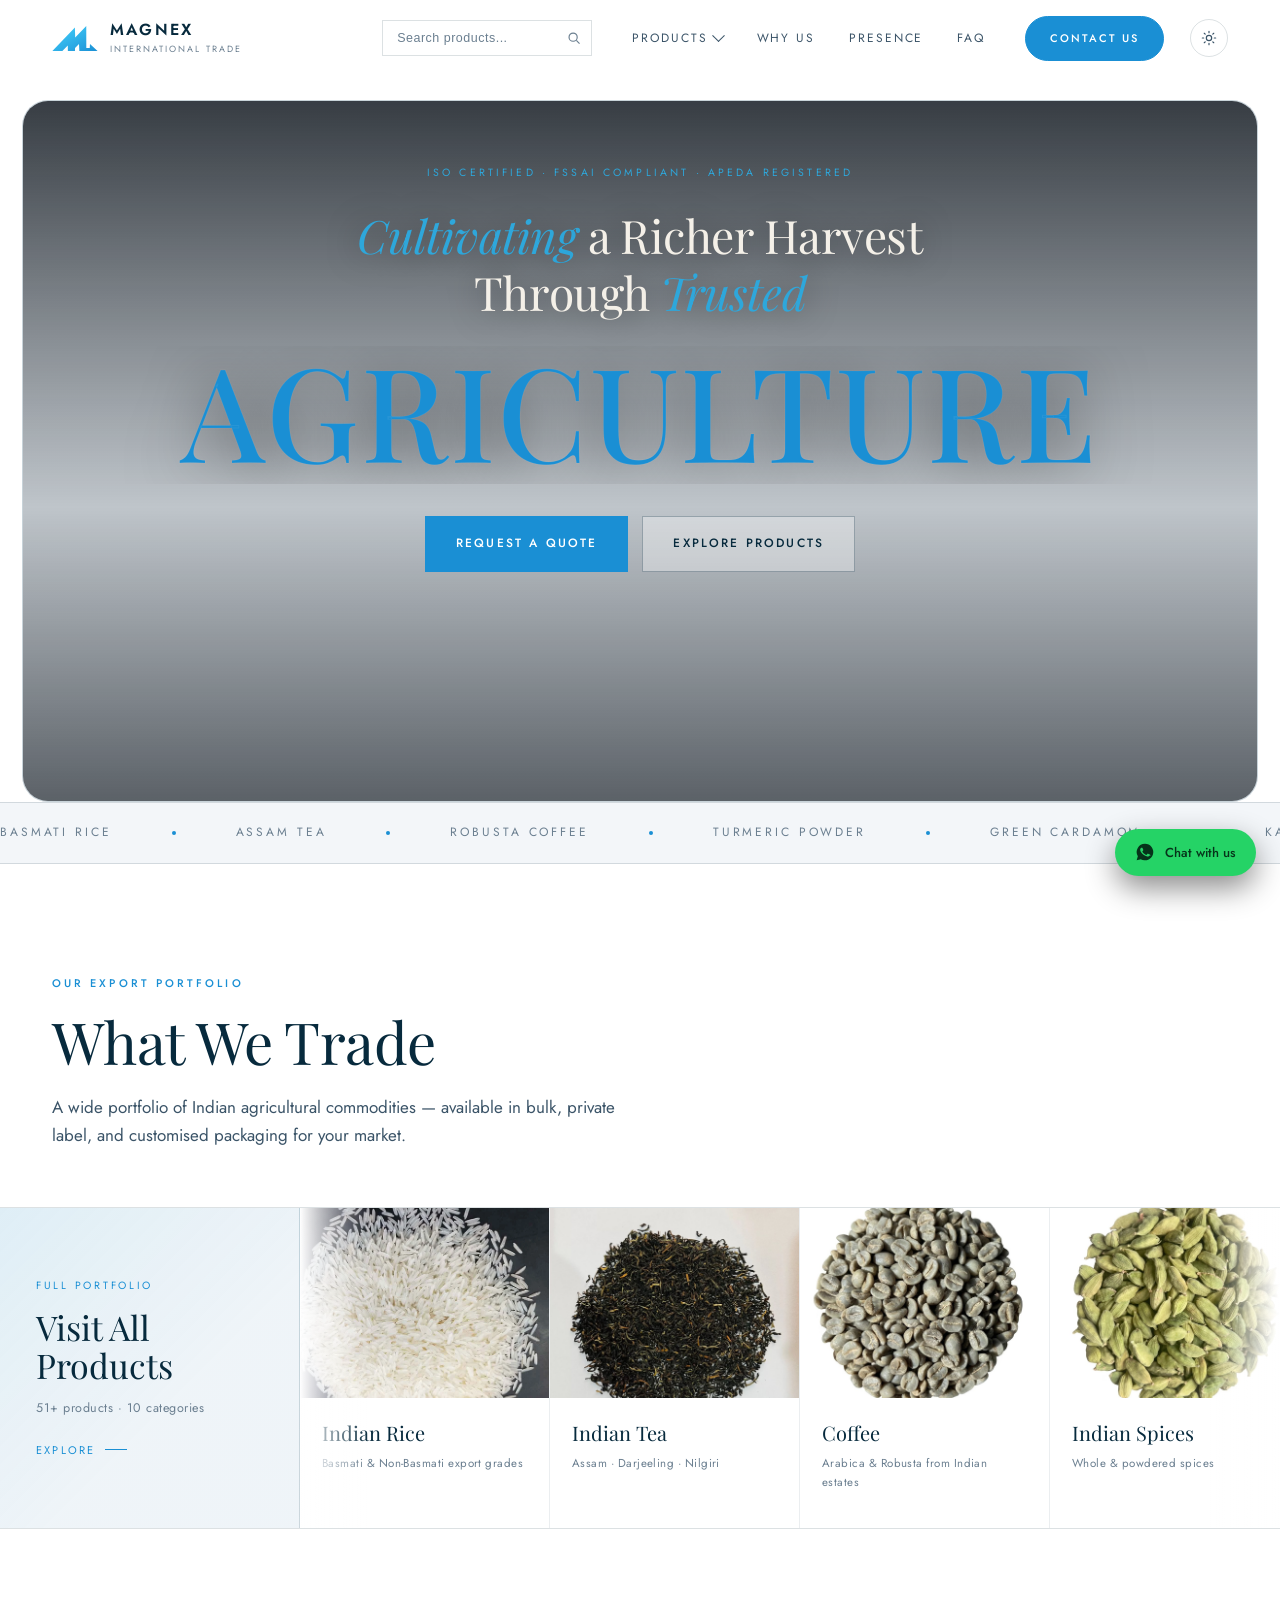
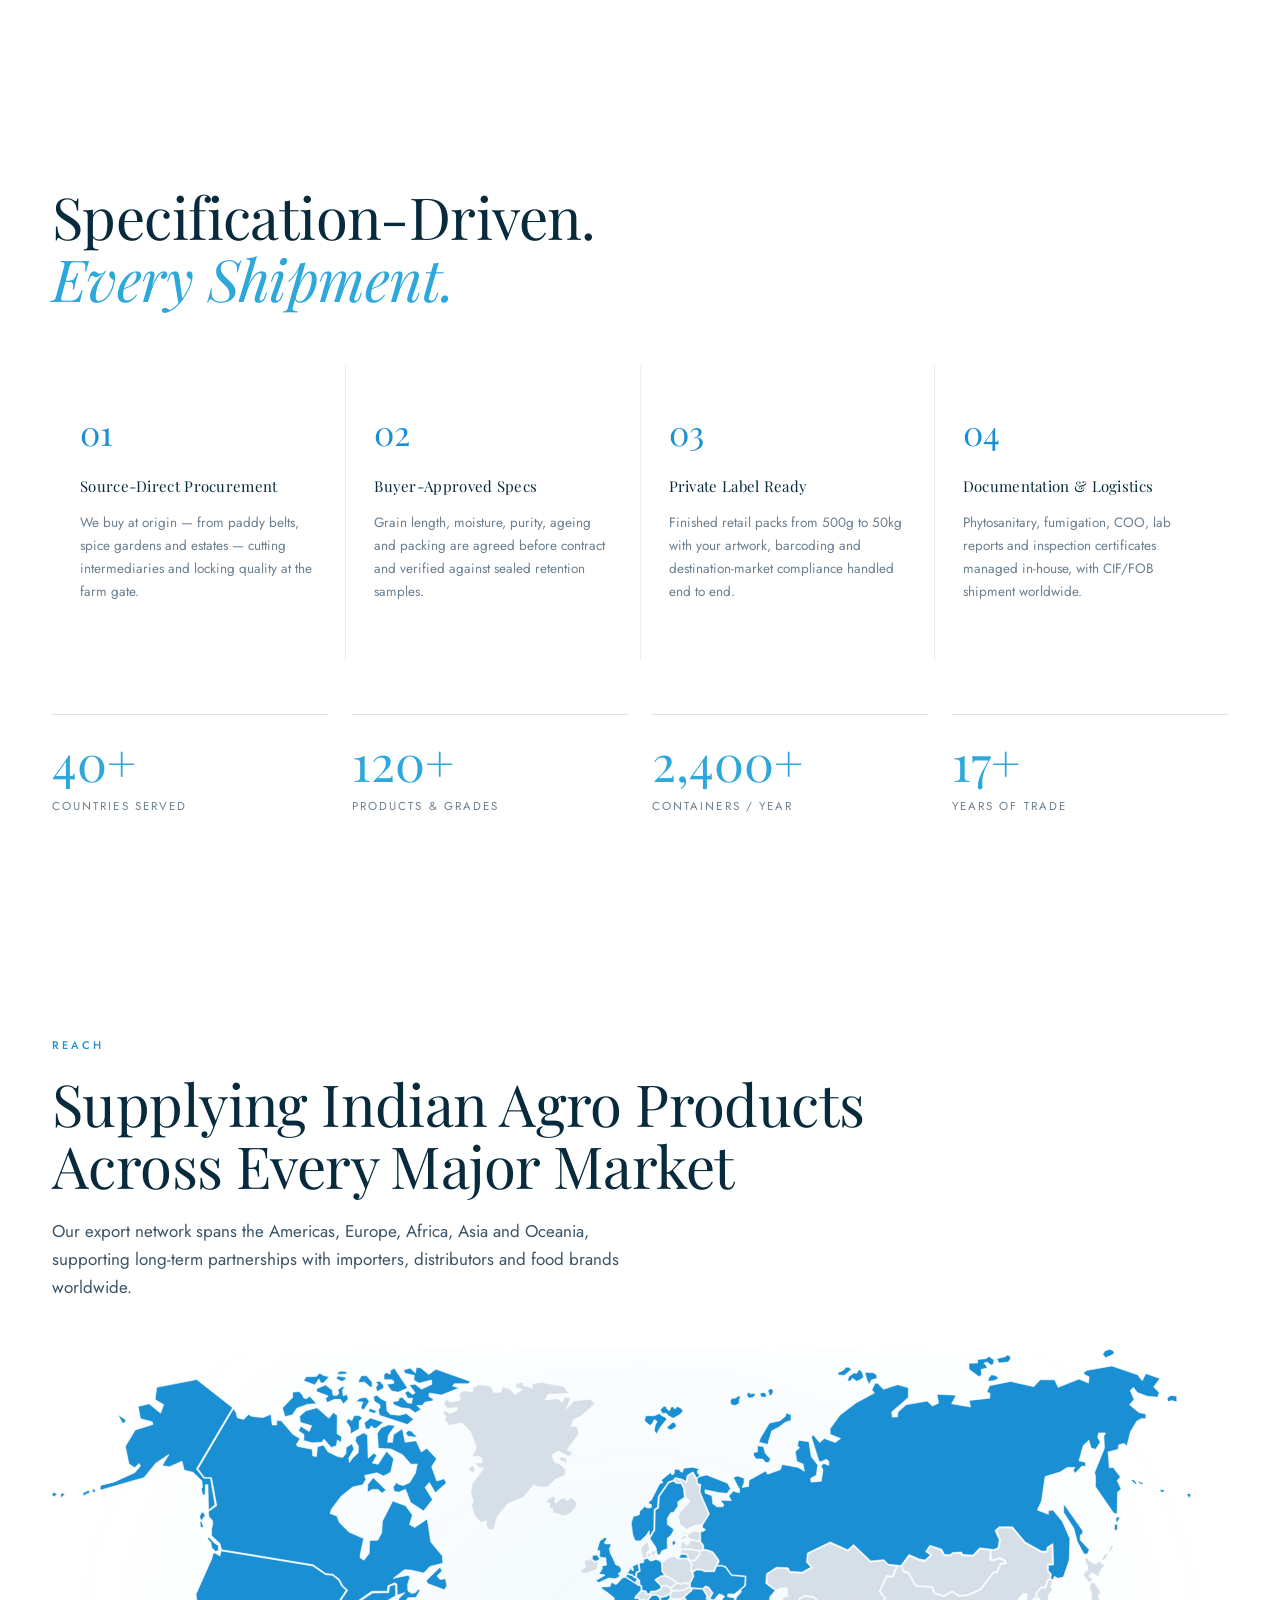
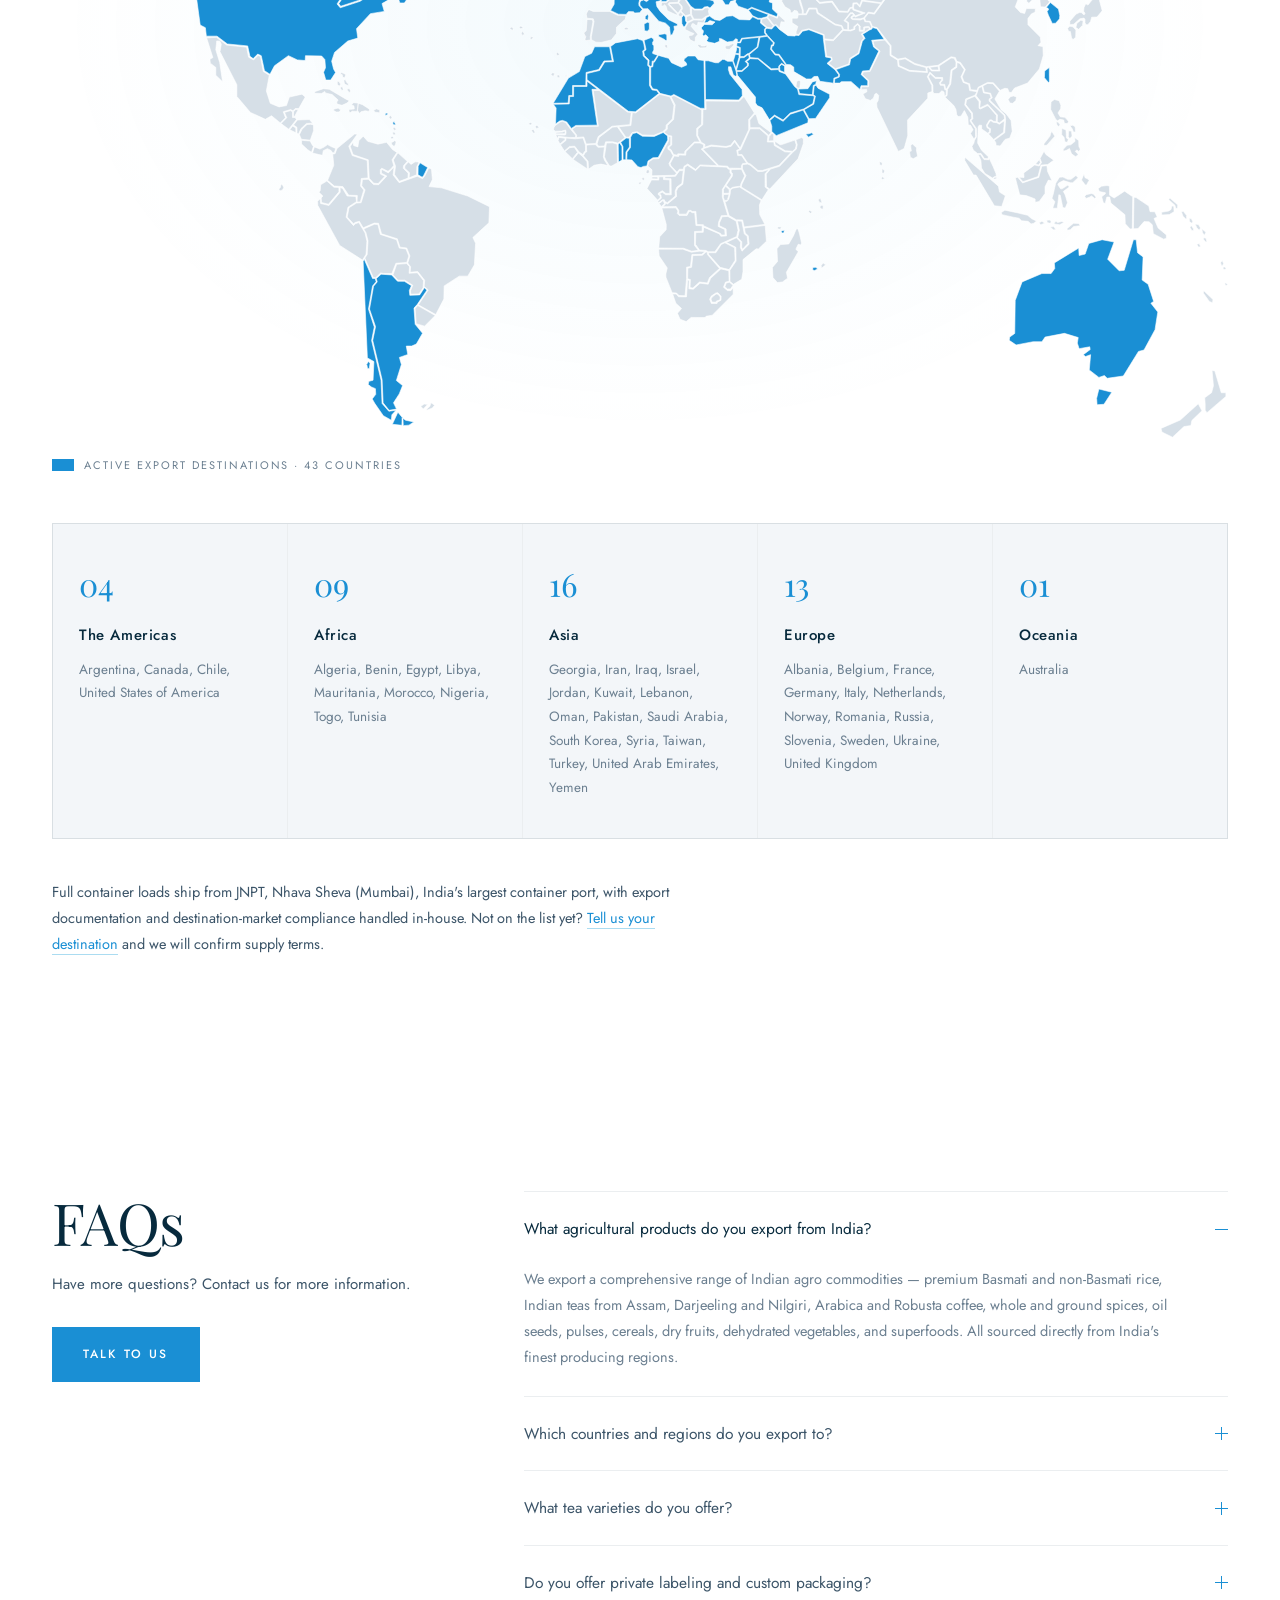
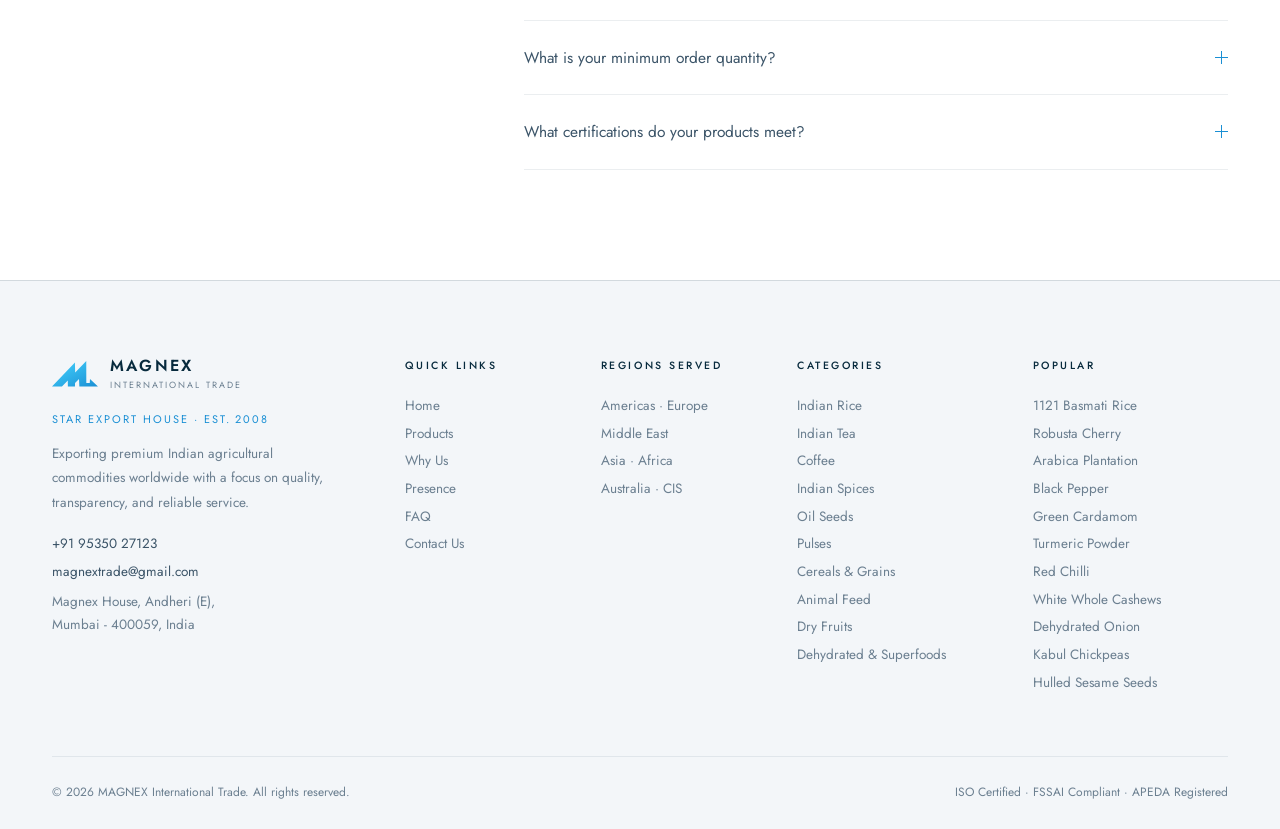
==== commit 9c9ab0d9: "Add light theme (white / navy / sky blue) with nav toggle and OS preference Co-Authored-By: Claude F" ====
--- a/index.html
+++ b/index.html
@@ -2,13 +2,14 @@
 <html lang="en">
 <head>
 <meta charset="UTF-8">
+<script>(function(){var t;try{t=localStorage.getItem("magnex-theme")}catch(e){}document.documentElement.dataset.theme=t||(matchMedia("(prefers-color-scheme: light)").matches?"light":"dark")})();</script>
 <meta name="viewport" content="width=device-width, initial-scale=1.0">
 <title>Magnex International Trade — Premium Indian Commodities, Delivered Worldwide</title>
 <meta name="description" content="Rice, tea, spices, coffee, oil seeds, pulses, dry fruits and more — sourced from India's finest producing regions. Bulk, private label, and custom packaging for importers across 40+ countries.">
 <link rel="preconnect" href="https://fonts.googleapis.com">
 <link rel="preconnect" href="https://fonts.gstatic.com" crossorigin>
 <link href="https://fonts.googleapis.com/css2?family=Playfair+Display:ital,wght@0,400;0,500;1,400&family=Jost:wght@300;400;500;600&display=swap" rel="stylesheet">
-<link rel="stylesheet" href="assets/css/style.css?v=19">
+<link rel="stylesheet" href="assets/css/style.css?v=20">
 <link rel="icon" href="data:image/svg+xml,<svg xmlns='http://www.w3.org/2000/svg' viewBox='0 0 100 100'><rect width='100' height='100' rx='18' fill='%23072a3d'/><g transform='translate(10 22) scale(.8)'><path d='M99.9 55.2 L82.6 38.9 L82.1 47.9 L74.6 47.8 L74.5 0.0 L50.4 25.0 L49.8 3.0 L0.0 55.2 L21.6 55.3 L34.3 42.3 L34.5 55.3 L49.9 55.3 L50.1 48.1 L58.7 39.0 L59.5 55.4 Z' fill='%232ea7db'/></g></svg>">
 </head>
 <body>
@@ -219,6 +220,6 @@
   document.querySelectorAll("[data-count]").forEach(el => cio.observe(el));
 }
 </script>
-<script src="assets/js/main.js?v=13"></script>
+<script src="assets/js/main.js?v=14"></script>
 </body>
 </html>
--- a/assets/css/style.css
+++ b/assets/css/style.css
@@ -23,6 +23,10 @@
   --serif: "Playfair Display", "Iowan Old Style", Georgia, "Times New Roman", serif;
   --sans: "Jost", "Inter", -apple-system, BlinkMacSystemFont, "Segoe UI", Roboto, Helvetica, Arial, sans-serif;
 
+  --ink: 6,13,20;            /* rgb triplet behind glass panels (nav, menus, hints) */
+  --map-land: #1b2a38;
+  --map-hover: #24384a;
+  color-scheme: dark;
   --nav-h: 78px;
   --maxw: 1240px;
   --ease: cubic-bezier(.22, .61, .36, 1);            /* legacy gentle curve (hover colour, misc) */
@@ -32,6 +36,55 @@
   --dur: 250ms;                                      /* routine UI state change */
   --dur-reveal: 700ms;                               /* marketing reveal */
 }
+
+
+/* ---------- light theme (business-card palette: white, navy, sky blue) ---------- */
+:root[data-theme="light"] {
+  --bg:        #ffffff;
+  --bg-2:      #f3f6f9;
+  --bg-3:      #e8eef3;
+  --panel:     #ffffff;
+  --line:      rgba(7, 42, 61, .14);
+  --line-soft: rgba(7, 42, 61, .08);
+  --gold:      #1a8fd4;
+  --gold-lite: #2ea7db;
+  --gold-deep: #0f6fa8;
+  --text:      #072a3d;
+  --text-2:    #3b5468;
+  --muted:     #6b7f90;
+  --ink:       255,255,255;
+  --map-land:  #d6dfe7;
+  --map-hover: #c4d1dc;
+  color-scheme: light;
+}
+:root[data-theme="light"] ::-webkit-scrollbar-track { background: #eef2f6; }
+:root[data-theme="light"] ::-webkit-scrollbar-thumb { background: #c5d0da; border-color: #eef2f6; }
+:root[data-theme="light"] .btn--ghost { border-color: rgba(7,42,61,.3); }
+:root[data-theme="light"] .pcard__media img, :root[data-theme="light"] .tfcard__media img, :root[data-theme="light"] .catcard__sw img,
+:root[data-theme="light"] .lgal__media img { filter: none; }
+:root[data-theme="light"] .spec { background: #fff; box-shadow: 0 24px 60px rgba(7,42,61,.12); }
+:root[data-theme="light"] .mega, :root[data-theme="light"] .search__out { box-shadow: 0 30px 70px rgba(7,42,61,.18); }
+:root[data-theme="light"] .lgal__media { box-shadow: 0 24px 60px rgba(7,42,61,.18); }
+:root[data-theme="light"] .cform { box-shadow: 0 20px 50px rgba(7,42,61,.08); }
+:root[data-theme="light"] .viewer__hint, :root[data-theme="light"] .viewer__tag { color: var(--text-2); }
+/* anything sitting on top of video footage keeps white type in both themes */
+.vhero__content, .phead--video .phead__body > div { color: #fff; }
+.phead--video .h-section, .phead--video p { color: #fff; }
+.phead--video .phead__body > div { background: linear-gradient(135deg, rgba(8,17,26,.78), rgba(8,17,26,.55)); }
+.vhero__side, .vhero__mid { color: #fff; }
+
+/* theme toggle */
+.theme-btn {
+  width: 38px; height: 38px; border-radius: 50%; display: grid; place-items: center; flex-shrink: 0;
+  border: 1px solid var(--line); color: var(--text-2);
+  transition: color .25s, border-color .25s, transform var(--dur-fast) var(--ease-out);
+}
+.theme-btn:hover { color: var(--gold); border-color: var(--gold); }
+.theme-btn:active { transform: scale(.94); }
+.theme-btn svg { width: 16px; height: 16px; stroke: currentColor; fill: none; stroke-width: 1.8; stroke-linecap: round; stroke-linejoin: round; }
+.theme-btn .ico-sun { display: none; }
+:root[data-theme="light"] .theme-btn .ico-sun { display: block; }
+:root[data-theme="light"] .theme-btn .ico-moon { display: none; }
 
 /* cross-document page transition (Chrome / Safari); other browsers just navigate */
 @view-transition { navigation: auto; }
@@ -126,7 +179,7 @@
 }
 .nav.is-stuck {
   height: 66px;
-  background: rgba(6, 13, 20, .88);
+  background: rgba(var(--ink), .88);
   backdrop-filter: blur(14px);
   -webkit-backdrop-filter: blur(14px);
   border-bottom-color: var(--line);
@@ -163,7 +216,7 @@
 .mega {
   position: absolute; top: calc(100% + 12px); left: 50%; translate: -50% 0;
   width: min(880px, 88vw);
-  background: rgba(11,22,34,.97);
+  background: rgba(var(--ink),.97);
   backdrop-filter: blur(18px);
   border: 1px solid var(--line);
   padding: 26px;
@@ -196,7 +249,7 @@
 .search__ico { position: absolute; right: 11px; top: 50%; translate: 0 -50%; width: 14px; height: 14px; stroke: var(--muted); fill: none; stroke-width: 2; pointer-events: none; }
 .search__out {
   position: absolute; top: calc(100% + 8px); left: 0; right: 0;
-  background: rgba(11,22,34,.98); border: 1px solid var(--line);
+  background: rgba(var(--ink),.98); border: 1px solid var(--line);
   max-height: 340px; overflow-y: auto; display: none; z-index: 30;
   box-shadow: 0 24px 50px rgba(0,0,0,.6);
 }
@@ -285,7 +338,7 @@
   display: flex; gap: 14px; justify-content: center; flex-wrap: wrap;
   margin-top: clamp(26px, 5vh, 48px); padding-bottom: 56px;
 }
-.vhero__cta .btn--ghost { border-color: rgba(255,255,255,.4); background: rgba(6,13,20,.35); backdrop-filter: blur(6px); }
+.vhero__cta .btn--ghost { border-color: rgba(255,255,255,.4); background: rgba(var(--ink),.35); backdrop-filter: blur(6px); }
 .vhero__cta .btn--ghost:hover { border-color: var(--gold); }
 
 /* bottom row — overlaid on the video, inside the frame */
@@ -511,12 +564,12 @@
 .phead--video .phead__body p { max-width: 56ch; }
 .phead__content { position: relative; z-index: 2; }
 .phead--video .tabs { border-top-color: rgba(255,255,255,.18); }
-.phead--video .tab { background: rgba(6,13,20,.3); backdrop-filter: blur(4px); }
-.phead--video .tab.is-on { background: linear-gradient(180deg, rgba(46,167,219,.16), rgba(6,13,20,.3)); }
+.phead--video .tab { background: rgba(var(--ink),.3); backdrop-filter: blur(4px); }
+.phead--video .tab.is-on { background: linear-gradient(180deg, rgba(46,167,219,.16), rgba(var(--ink),.3)); }
 .crumb {
   display: inline-flex; flex-wrap: wrap; align-items: center; gap: 4px;
   margin-bottom: 30px; padding: 9px 18px; border-radius: 40px;
-  border: 1px solid var(--line); background: rgba(10,21,32,.55);
+  border: 1px solid var(--line); background: rgba(var(--ink),.55);
   backdrop-filter: blur(10px); -webkit-backdrop-filter: blur(10px);
   font-size: 10.5px; letter-spacing: .18em; text-transform: uppercase;
 }
@@ -605,7 +658,7 @@
 .viewer__hint {
   position: absolute; left: 16px; bottom: 16px; z-index: 4;
   display: flex; align-items: center; gap: 9px;
-  background: rgba(6,13,20,.72); backdrop-filter: blur(6px);
+  background: rgba(var(--ink),.72); backdrop-filter: blur(6px);
   border: 1px solid var(--line); padding: 8px 14px;
   font-size: 10.5px; letter-spacing: .16em; text-transform: uppercase; color: var(--text-2);
   transition: opacity .3s;
@@ -614,7 +667,7 @@
 .viewer__hint svg { width: 13px; height: 13px; stroke: var(--gold); fill: none; stroke-width: 2; }
 .viewer__tag {
   position: absolute; right: 16px; top: 16px; z-index: 4;
-  background: rgba(6,13,20,.72); backdrop-filter: blur(6px); border: 1px solid var(--line);
+  background: rgba(var(--ink),.72); backdrop-filter: blur(6px); border: 1px solid var(--line);
   padding: 8px 14px; font-size: 10.5px; letter-spacing: .16em; text-transform: uppercase; color: var(--gold);
 }
 
@@ -869,12 +922,12 @@
 .wmap { margin: 48px 0 0; }
 .wmap__svg { width: 100%; aspect-ratio: 784 / 459; background: radial-gradient(ellipse at 50% 40%, rgba(46,167,219,.06), transparent 70%); }
 .wmap__svg svg { width: 100%; height: 100%; display: block; }
-.wmap__svg path, .wmap__svg polygon { fill: #1b2a38; stroke: var(--bg); stroke-width: .4; transition: fill .35s var(--ease-out); }
+.wmap__svg path, .wmap__svg polygon { fill: var(--map-land); stroke: var(--bg); stroke-width: .4; transition: fill .35s var(--ease-out); }
 .wmap__svg .is-on, .wmap__svg .is-on path, .wmap__svg .is-on polygon { fill: var(--gold); animation: map-in .6s var(--ease-out) both; animation-delay: calc(var(--i, 0) * 18ms); }
-@keyframes map-in { from { fill: #1b2a38; } }
+@keyframes map-in { from { fill: var(--map-land); } }
 @media (hover: hover) and (pointer: fine) {
   .wmap__svg .is-on:hover, .wmap__svg .is-on:hover path, .wmap__svg .is-on:hover polygon { fill: var(--gold-lite); cursor: default; }
-  .wmap__svg path:not(.is-on):hover { fill: #24384a; }
+  .wmap__svg path:not(.is-on):hover { fill: var(--map-hover); }
 }
 .wmap__legend { display: flex; align-items: center; gap: 10px; margin-top: 18px; font-size: 11px; letter-spacing: .18em; text-transform: uppercase; color: var(--muted); }
 .wmap__key { width: 22px; height: 12px; background: var(--gold); display: inline-block; }
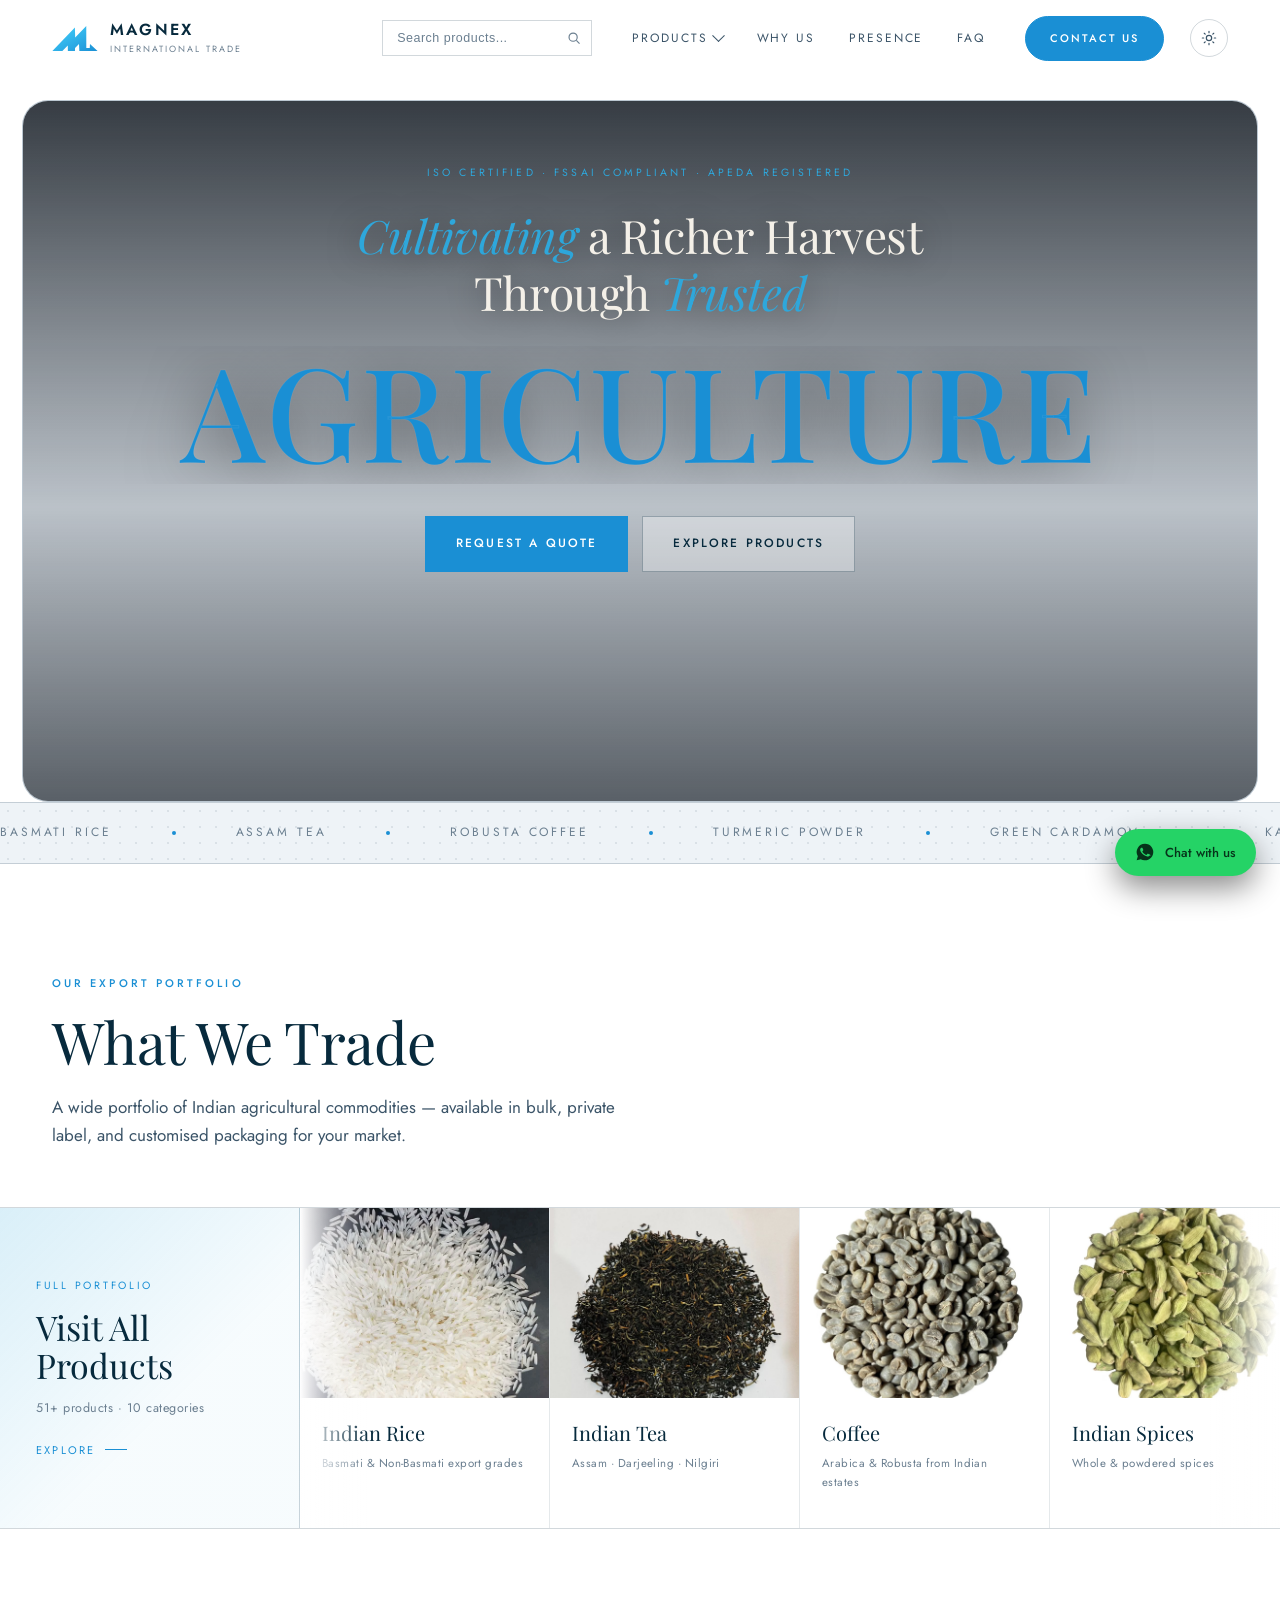
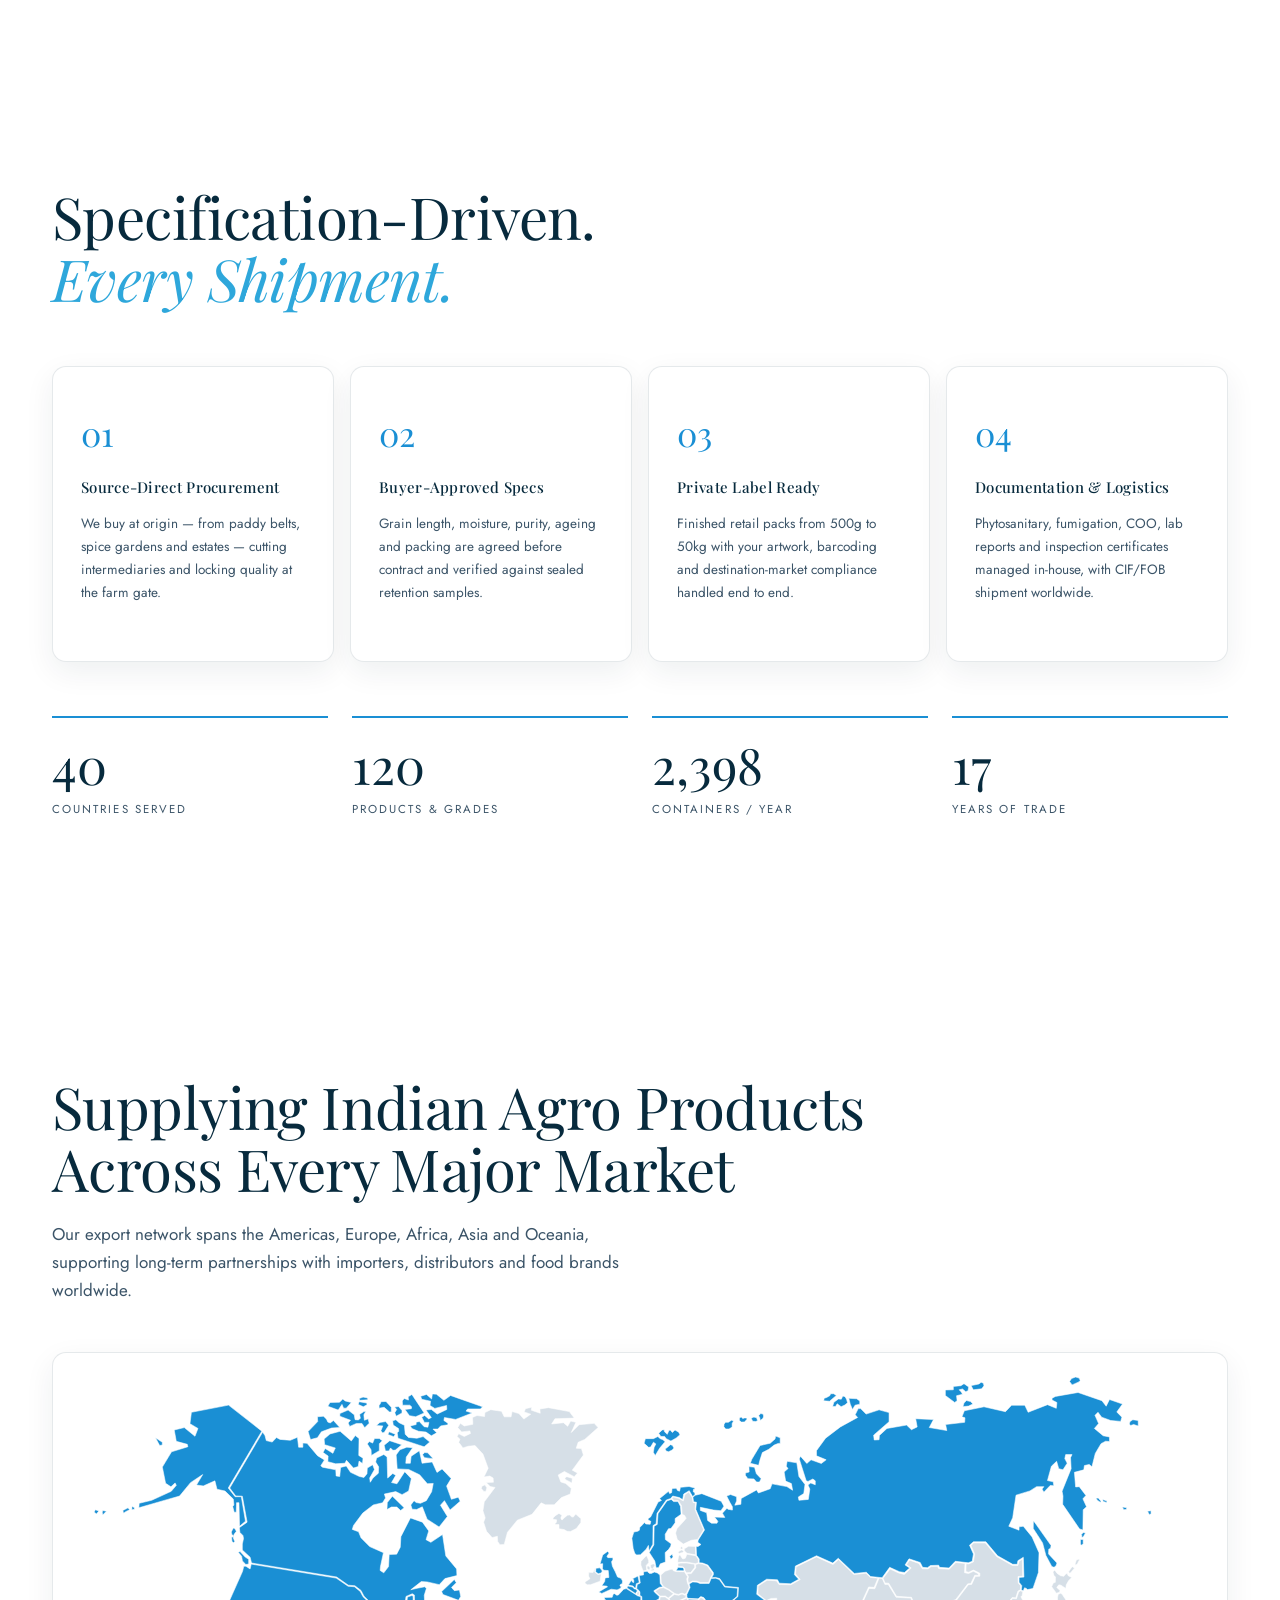
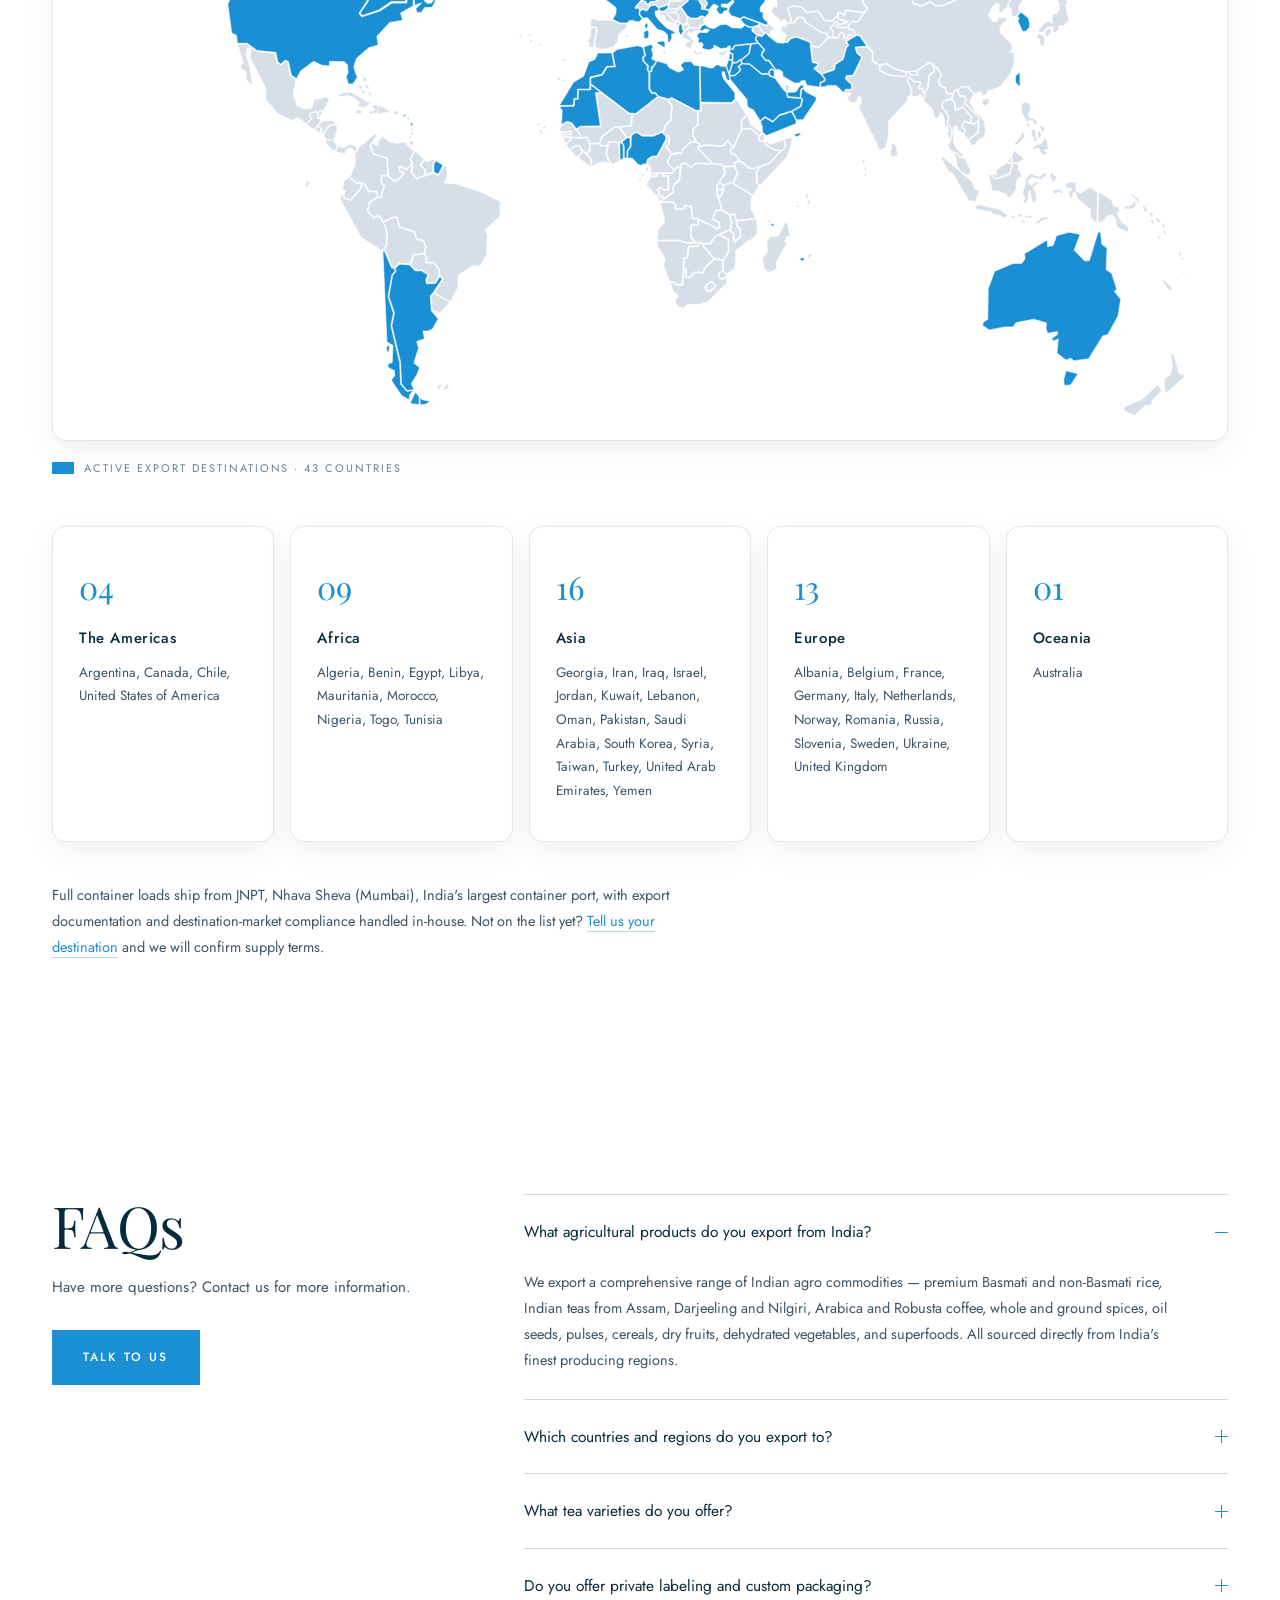
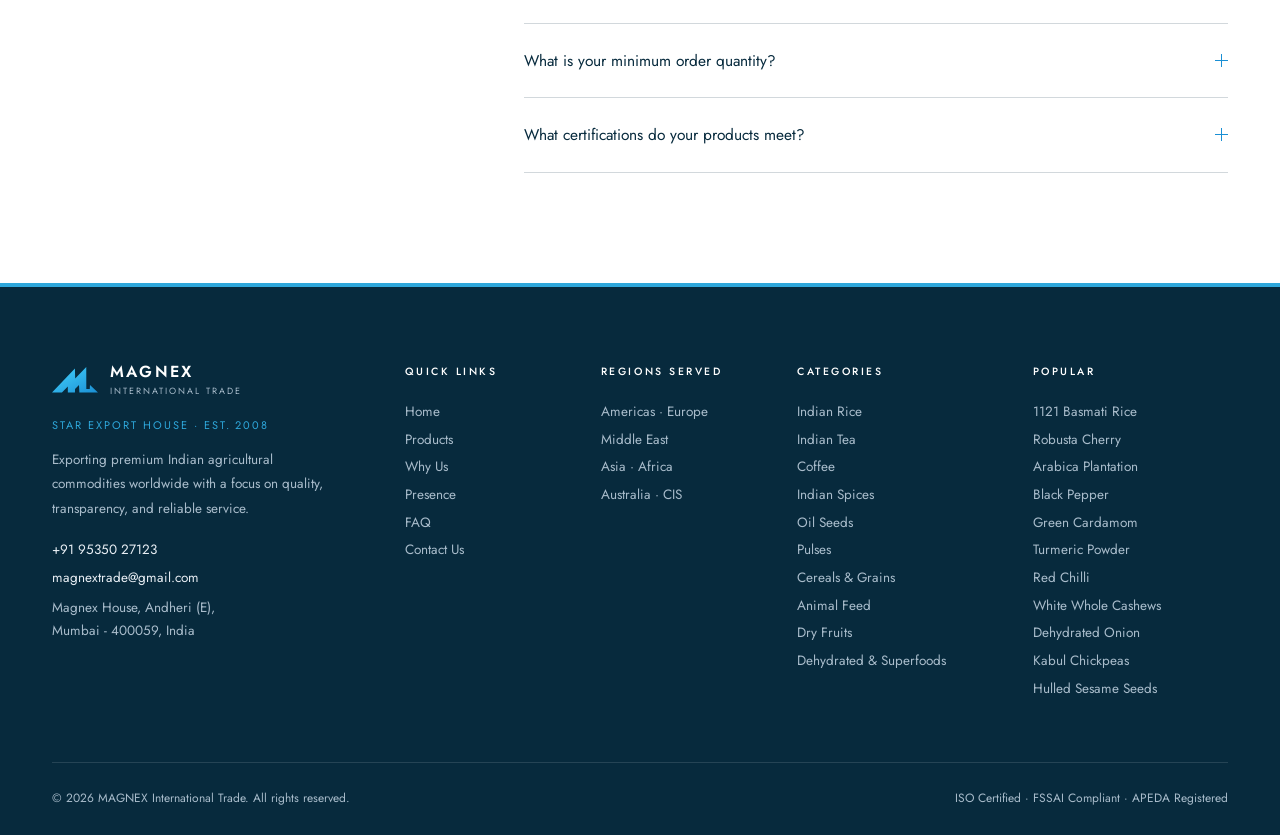
==== commit 278ac5a7: "Light theme: dotted sections, white elevated cards, navy footer band Co-Authored-By: Claude Fable 5." ====
--- a/index.html
+++ b/index.html
@@ -9,7 +9,7 @@
 <link rel="preconnect" href="https://fonts.googleapis.com">
 <link rel="preconnect" href="https://fonts.gstatic.com" crossorigin>
 <link href="https://fonts.googleapis.com/css2?family=Playfair+Display:ital,wght@0,400;0,500;1,400&family=Jost:wght@300;400;500;600&display=swap" rel="stylesheet">
-<link rel="stylesheet" href="assets/css/style.css?v=20">
+<link rel="stylesheet" href="assets/css/style.css?v=21">
 <link rel="icon" href="data:image/svg+xml,<svg xmlns='http://www.w3.org/2000/svg' viewBox='0 0 100 100'><rect width='100' height='100' rx='18' fill='%23072a3d'/><g transform='translate(10 22) scale(.8)'><path d='M99.9 55.2 L82.6 38.9 L82.1 47.9 L74.6 47.8 L74.5 0.0 L50.4 25.0 L49.8 3.0 L0.0 55.2 L21.6 55.3 L34.3 42.3 L34.5 55.3 L49.9 55.3 L50.1 48.1 L58.7 39.0 L59.5 55.4 Z' fill='%232ea7db'/></g></svg>">
 </head>
 <body>
--- a/assets/css/style.css
+++ b/assets/css/style.css
@@ -72,6 +72,61 @@
 .phead--video .h-section, .phead--video p { color: #fff; }
 .phead--video .phead__body > div { background: linear-gradient(135deg, rgba(8,17,26,.78), rgba(8,17,26,.55)); }
 .vhero__side, .vhero__mid { color: #fff; }
+
+/* ---------- light theme: give surfaces weight (card motif: dotted grid, white cards, navy band) ---------- */
+:root[data-theme="light"] { --line: rgba(7, 42, 61, .18); --line-soft: rgba(7, 42, 61, .1); --bg-2: #eef3f7; --bg-3: #e3eaf1; }
+:root[data-theme="light"] .section--alt, :root[data-theme="light"] .phead, :root[data-theme="light"] .strip {
+  background-color: var(--bg-2);
+  background-image: radial-gradient(rgba(7,42,61,.09) 1px, transparent 1.2px);
+  background-size: 16px 16px;
+}
+:root[data-theme="light"] .section--alt { box-shadow: inset 0 1px 0 var(--line-soft), inset 0 -1px 0 var(--line-soft); }
+/* cards lift off the page */
+:root[data-theme="light"] .why { gap: 16px; background: none; }
+:root[data-theme="light"] .why__c { background: #fff; border: 1px solid var(--line-soft); border-radius: 14px; box-shadow: 0 10px 30px rgba(7,42,61,.07); }
+:root[data-theme="light"] .why__c:hover { background: #fff; box-shadow: 0 18px 44px rgba(7,42,61,.13); transform: translateY(-3px); }
+:root[data-theme="light"] .why__c { transition: box-shadow .35s var(--ease-out), transform .35s var(--ease-out), opacity var(--dur-reveal) var(--ease-out) var(--rv-delay), translate 0s; }
+:root[data-theme="light"] .why__n { color: var(--gold); }
+:root[data-theme="light"] .why__t { color: var(--text); font-weight: 500; }
+:root[data-theme="light"] .pgrid, :root[data-theme="light"] .catgrid, :root[data-theme="light"] .regions { gap: 16px; background: none; border: 0; }
+:root[data-theme="light"] .pcard, :root[data-theme="light"] .catcard, :root[data-theme="light"] .region {
+  background: #fff; border: 1px solid var(--line-soft); border-radius: 14px; overflow: hidden; box-shadow: 0 10px 30px rgba(7,42,61,.07);
+  transition: box-shadow .35s var(--ease-out), transform .35s var(--ease-out), background .4s;
+}
+:root[data-theme="light"] .pcard:hover, :root[data-theme="light"] .catcard:hover, :root[data-theme="light"] .region:hover { background: #fff; box-shadow: 0 18px 44px rgba(7,42,61,.14); transform: translateY(-3px); }
+:root[data-theme="light"] .catcard::before { display: none; }
+:root[data-theme="light"] .pcard__t, :root[data-theme="light"] .catcard__t, :root[data-theme="light"] .region__t { color: var(--text); }
+:root[data-theme="light"] .pcard__media img { filter: none; }
+:root[data-theme="light"] .tfcard { background: #fff; }
+:root[data-theme="light"] .tfcard:hover { background: var(--bg-2); }
+:root[data-theme="light"] .tradefeed__cta { background: linear-gradient(135deg, rgba(46,167,219,.18), rgba(46,167,219,.04) 60%), #fff; }
+/* numbers & stats read as the hero fact they are */
+:root[data-theme="light"] .stat { border-top: 2px solid var(--gold); }
+:root[data-theme="light"] .stat__v { color: var(--text); }
+:root[data-theme="light"] .stat__l { color: var(--text-2); }
+:root[data-theme="light"] .tab.is-on { background: linear-gradient(180deg, rgba(46,167,219,.14), transparent); }
+:root[data-theme="light"] .faq__list { border-top-color: var(--line); }
+:root[data-theme="light"] .faq__item { border-bottom-color: var(--line); }
+:root[data-theme="light"] .faq__q { color: var(--text); }
+:root[data-theme="light"] .faq__a p, :root[data-theme="light"] .presence__note, :root[data-theme="light"] .region__d, :root[data-theme="light"] .pcard__d,
+:root[data-theme="light"] .why__d, :root[data-theme="light"] .catcard__d { color: var(--text-2); }
+/* world map sits in a framed panel */
+:root[data-theme="light"] .wmap__svg { background: #fff; border: 1px solid var(--line-soft); border-radius: 14px; padding: 24px; box-shadow: 0 10px 30px rgba(7,42,61,.07); }
+:root[data-theme="light"] .wmap__svg path, :root[data-theme="light"] .wmap__svg polygon { stroke: #fff; }
+/* contact */
+:root[data-theme="light"] .cform { border-radius: 14px; }
+:root[data-theme="light"] .field input, :root[data-theme="light"] .field select, :root[data-theme="light"] .field textarea { background: #f7f9fb; }
+/* navy footer band, like the card */
+:root[data-theme="light"] .foot { background: #072a3d; border-top: 4px solid var(--gold-lite); color: #d7e3ec; }
+:root[data-theme="light"] .foot .brand__name { color: #fff; }
+:root[data-theme="light"] .foot .brand__sub, :root[data-theme="light"] .foot p, :root[data-theme="light"] .foot li a,
+:root[data-theme="light"] .foot__bottom, :root[data-theme="light"] .foot__contact span { color: #a9bccb !important; }
+:root[data-theme="light"] .foot h5 { color: #fff; }
+:root[data-theme="light"] .foot__tag, :root[data-theme="light"] .foot li a:hover, :root[data-theme="light"] .foot__contact a:hover { color: var(--gold-lite); }
+:root[data-theme="light"] .foot__contact a { color: #e8eef4; }
+:root[data-theme="light"] .foot__bottom { border-top-color: rgba(255,255,255,.12); }
+/* nav gets a crisp edge when stuck */
+:root[data-theme="light"] .nav.is-stuck { box-shadow: 0 6px 24px rgba(7,42,61,.08); }
 
 /* theme toggle */
 .theme-btn {
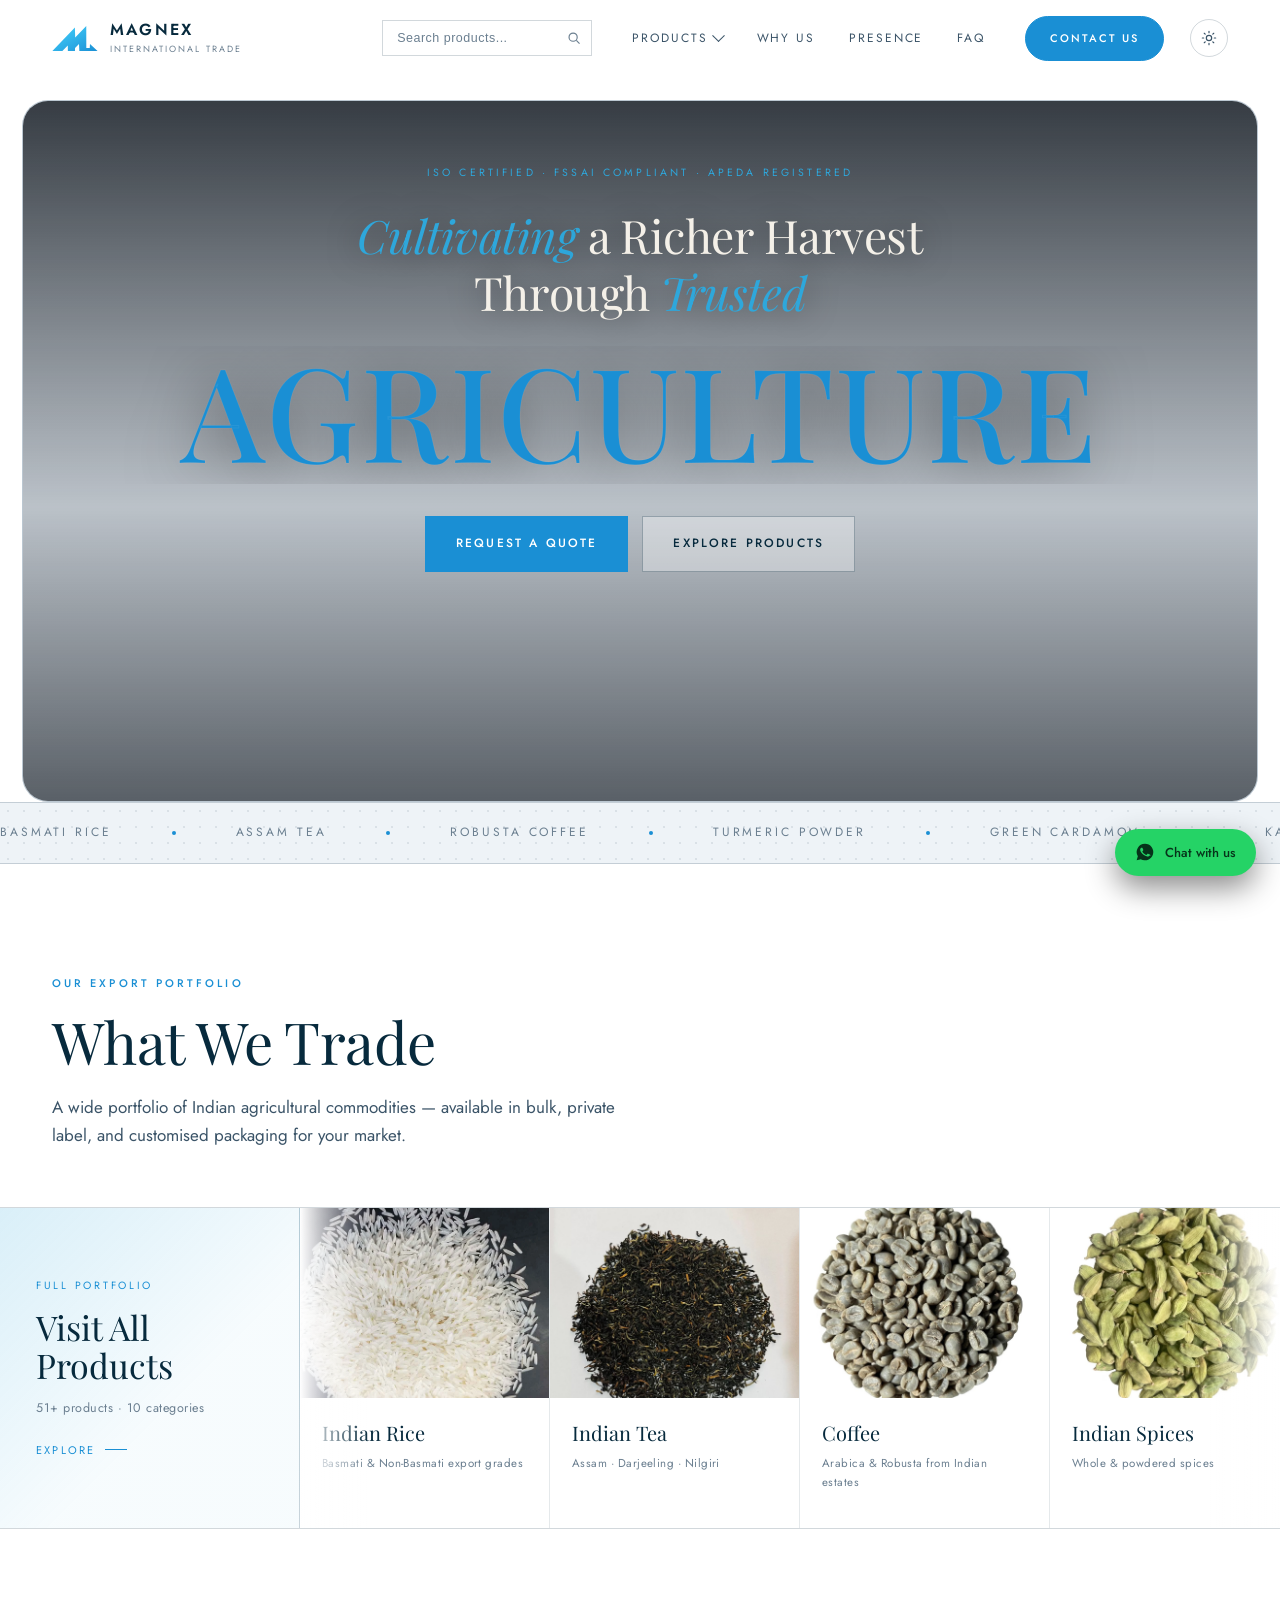
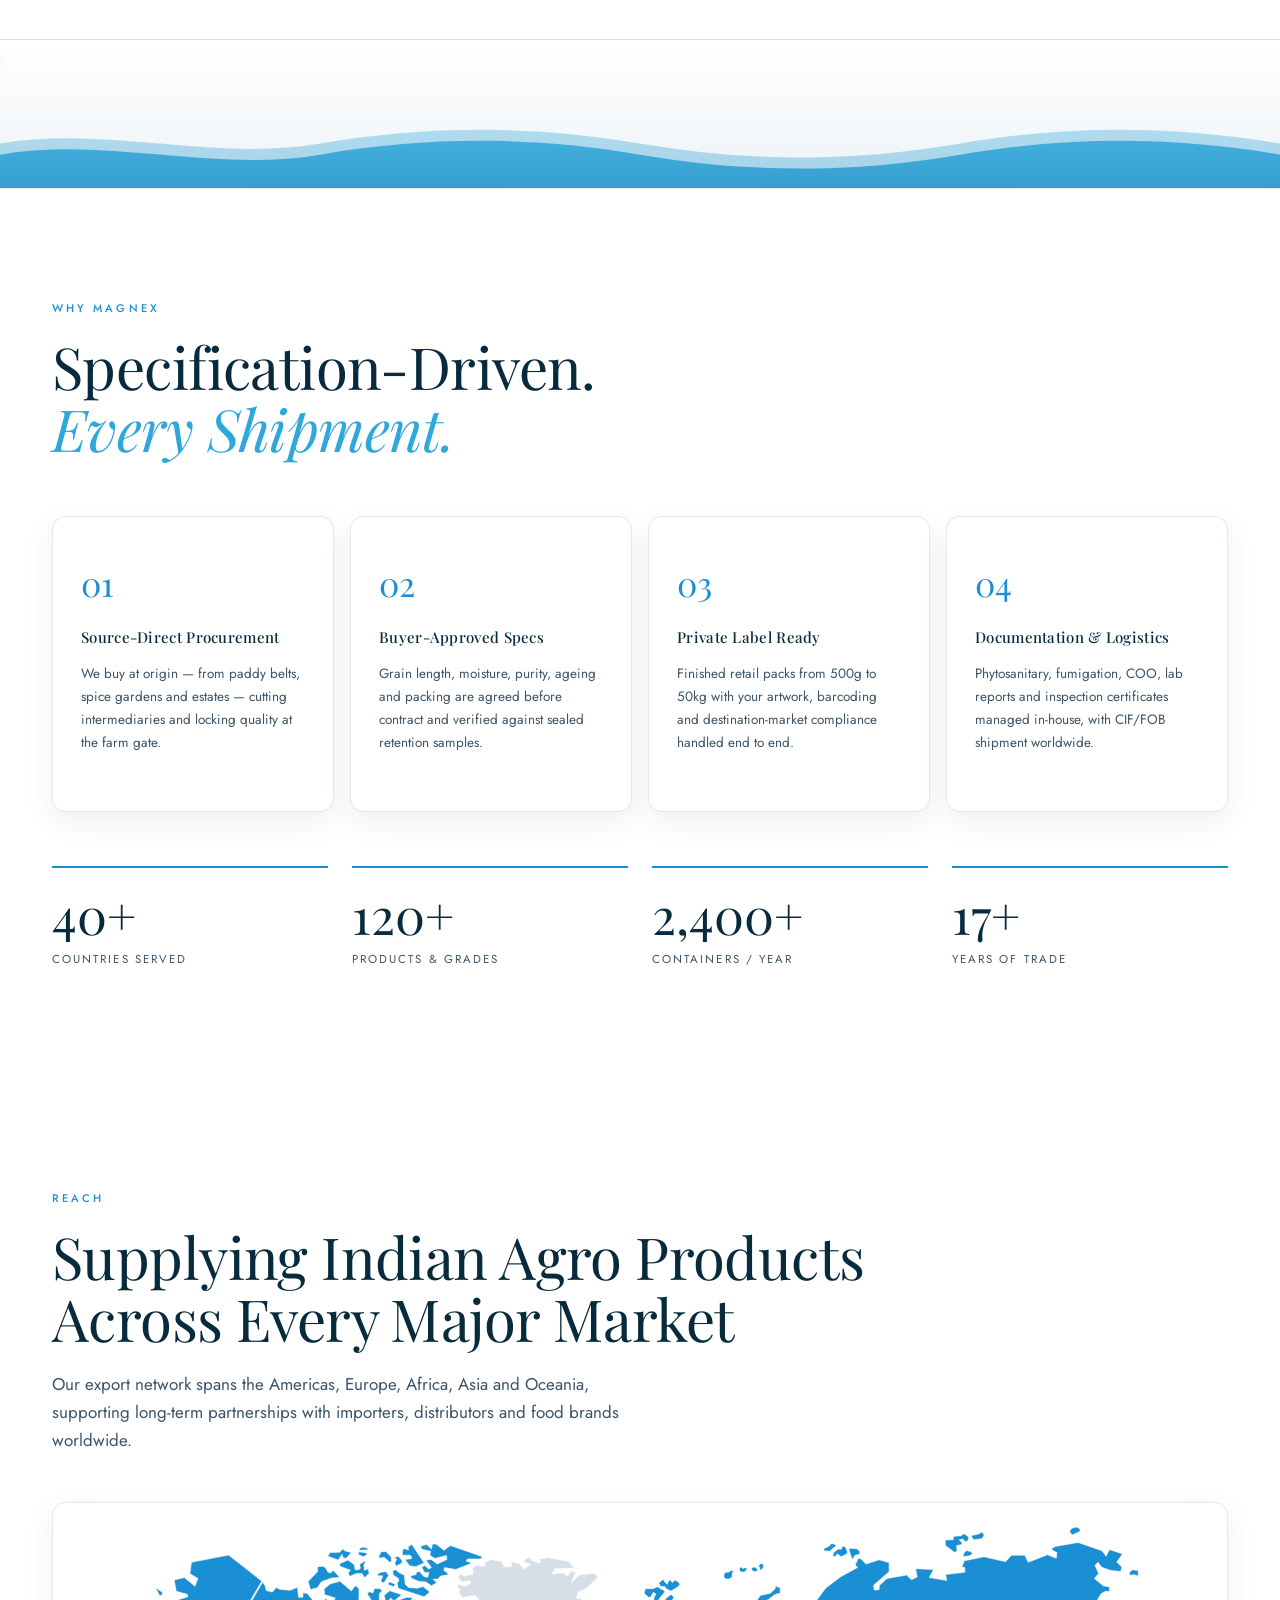
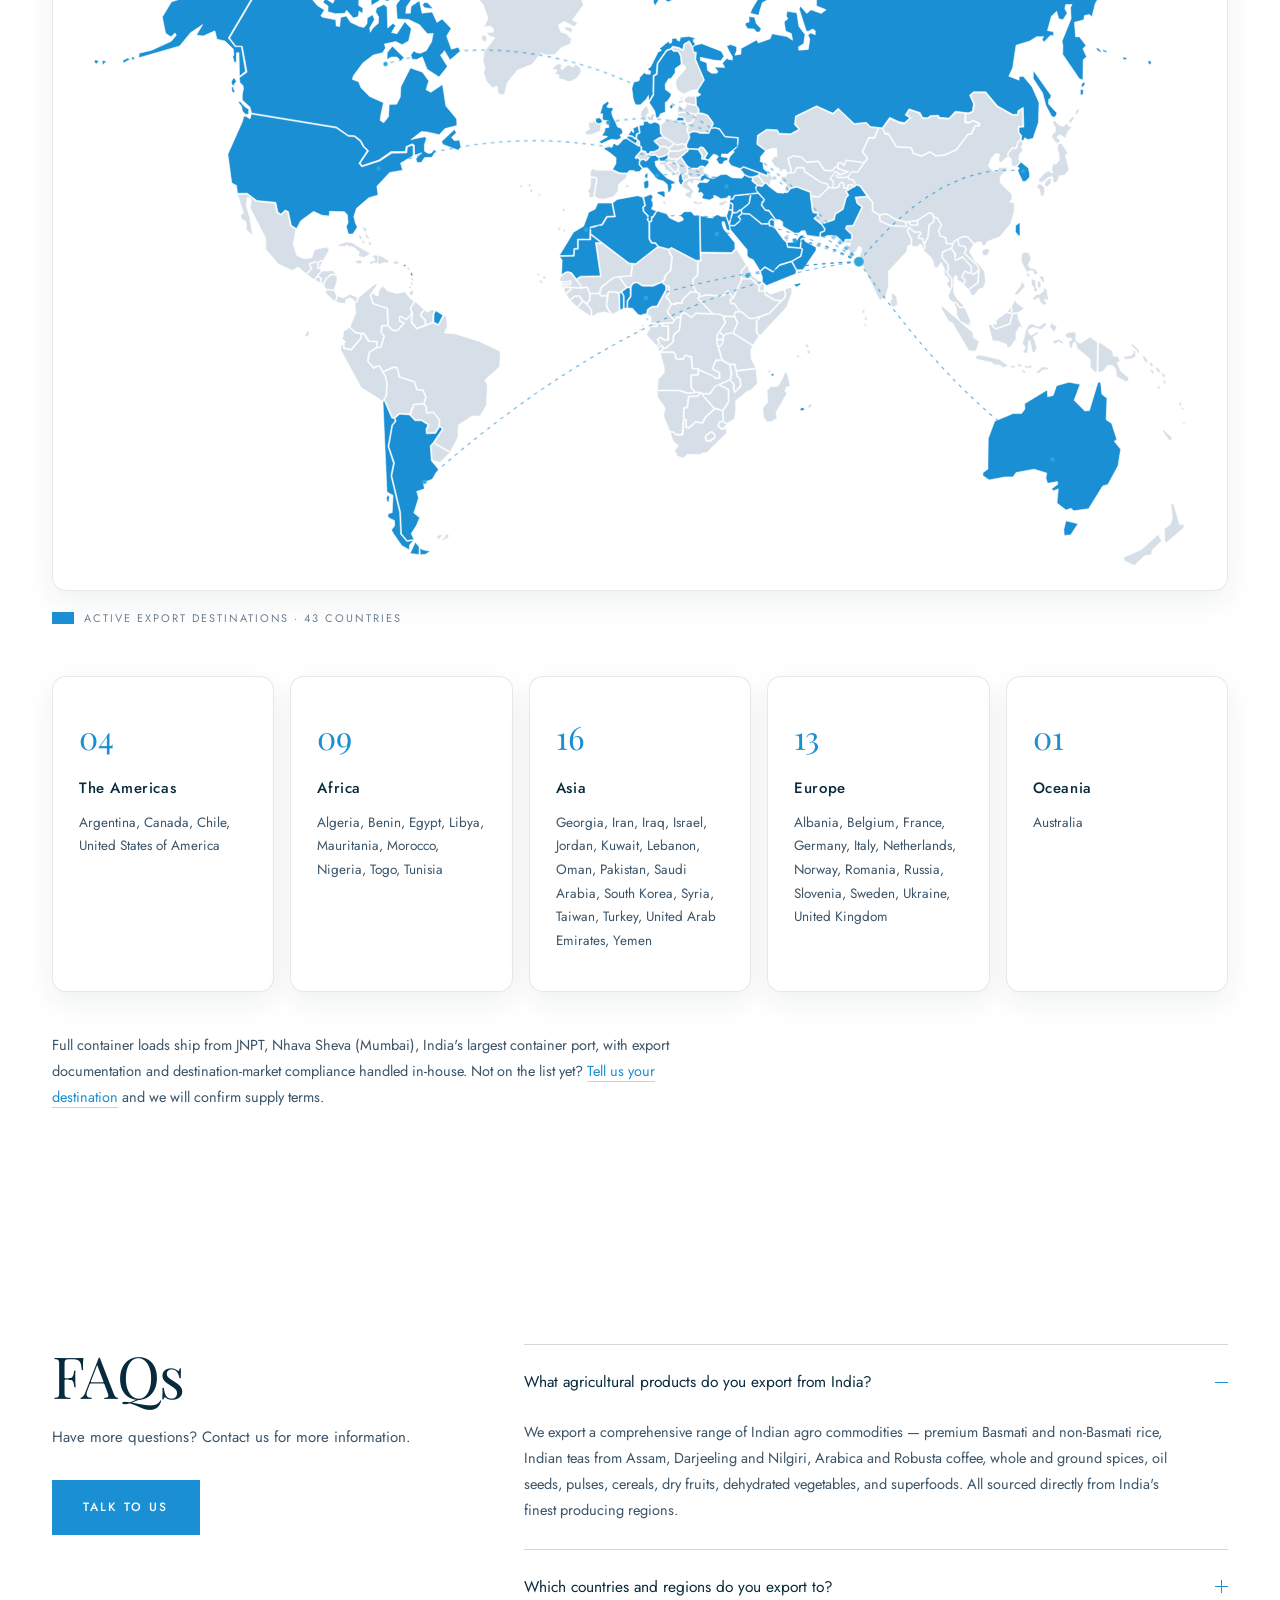
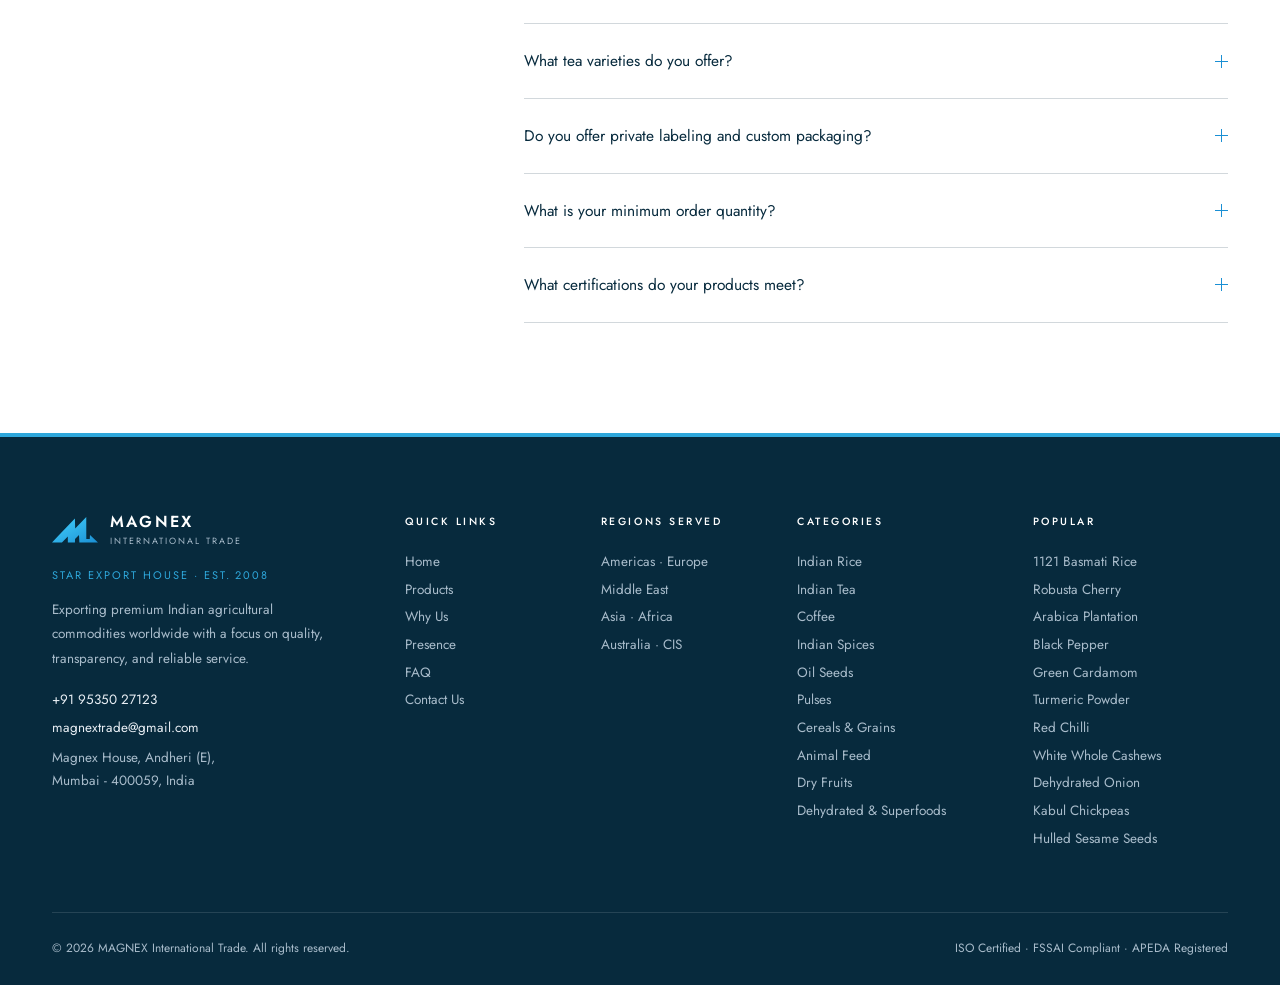
==== commit 48cb6042: "Presence map: dashed trade routes from Mumbai; ship voyage band between sections Co-Authored-By: Cla" ====
--- a/index.html
+++ b/index.html
@@ -9,7 +9,7 @@
 <link rel="preconnect" href="https://fonts.googleapis.com">
 <link rel="preconnect" href="https://fonts.gstatic.com" crossorigin>
 <link href="https://fonts.googleapis.com/css2?family=Playfair+Display:ital,wght@0,400;0,500;1,400&family=Jost:wght@300;400;500;600&display=swap" rel="stylesheet">
-<link rel="stylesheet" href="assets/css/style.css?v=21">
+<link rel="stylesheet" href="assets/css/style.css?v=25">
 <link rel="icon" href="data:image/svg+xml,<svg xmlns='http://www.w3.org/2000/svg' viewBox='0 0 100 100'><rect width='100' height='100' rx='18' fill='%23072a3d'/><g transform='translate(10 22) scale(.8)'><path d='M99.9 55.2 L82.6 38.9 L82.1 47.9 L74.6 47.8 L74.5 0.0 L50.4 25.0 L49.8 3.0 L0.0 55.2 L21.6 55.3 L34.3 42.3 L34.5 55.3 L49.9 55.3 L50.1 48.1 L58.7 39.0 L59.5 55.4 Z' fill='%232ea7db'/></g></svg>">
 </head>
 <body>
@@ -57,6 +57,26 @@
     </div>
   </div>
 </section>
+
+<!-- ============ VOYAGE BAND — ship sailing between sections ============ -->
+<div class="voyage" aria-hidden="true">
+  <svg class="voyage__sky" viewBox="0 0 1200 160" preserveAspectRatio="none">
+    <defs>
+      <linearGradient id="vsea" x1="0" y1="0" x2="0" y2="1"><stop offset="0" stop-color="#2ea7db"/><stop offset="1" stop-color="#0f6fa8"/></linearGradient>
+      <path id="vwave" d="M0 20 C 100 0, 200 40, 300 20 S 500 0, 600 20 S 800 40, 900 20 S 1100 0, 1200 20 V 160 H 0 Z"/>
+    </defs>
+    <g class="voyage__ship">
+      <g transform="translate(-90 -8) scale(3.1)">
+        <path d="M0 7 L3 12 L24 12 L28 7 Z" fill="#0f6fa8"/>
+        <rect x="4" y="3" width="4" height="4" fill="#2ea7db"/><rect x="9" y="3" width="4" height="4" fill="#5fc9f5"/><rect x="14" y="3" width="4" height="4" fill="#2ea7db"/><rect x="19" y="3" width="4" height="4" fill="#5fc9f5"/>
+        <rect x="9" y="0" width="4" height="3" fill="#5fc9f5"/><rect x="14" y="0" width="4" height="3" fill="#2ea7db"/>
+        <rect x="1.5" y="1" width="3" height="6" fill="#45d4fe"/><rect x="2.2" y="-1" width="1.2" height="2" fill="#45d4fe"/>
+      </g>
+    </g>
+    <g class="voyage__sea voyage__sea--back"><use href="#vwave" x="0"/><use href="#vwave" x="1200"/></g>
+    <g class="voyage__sea voyage__sea--front"><use href="#vwave" x="0"/><use href="#vwave" x="1200"/></g>
+  </svg>
+</div>
 
 <!-- ============ WHY US ============ -->
 <section class="section" id="why">
@@ -170,7 +190,26 @@
       p.addEventListener("pointerenter", () => { tip.textContent = COUNTRY_NAMES[c]; });
       p.addEventListener("pointerleave", () => { tip.textContent = ""; });
     });
+    addShippingLanes(el);
   }).catch(() => { document.getElementById("wmapSvg").innerHTML = '<img src="assets/img/world-map.svg" alt="World map">'; });
+}
+
+/* dashed trade routes fanning out from Mumbai (JNPT) to the markets we serve */
+function addShippingLanes(svg) {
+  const NS = "http://www.w3.org/2000/svg";
+  const mk = (tag, attrs, parent) => { const e = document.createElementNS(NS, tag); for (const k in attrs) e.setAttribute(k, attrs[k]); (parent || svg).appendChild(e); return e; };
+  const from = [580, 482];
+  const to = [[400, 382, -70], [435, 420, -40], [485, 428, -25], [534, 467, -6], [478, 462, -14], [384, 459, -40], [427, 508, -10],
+              [240, 340, -120], [235, 415, -95], [268, 640, -60], [719, 624, 30], [698, 417, -40], [500, 492, -4]];
+  const g = mk("g", { class: "lanes" });
+  to.forEach(([x, y, lift], i) => {
+    const mx = (from[0] + x) / 2, my = (from[1] + y) / 2 + lift;
+    const path = mk("path", { d: `M${from[0]} ${from[1]} Q ${mx} ${my} ${x} ${y}`, class: "lane" }, g);
+    path.style.setProperty("--i", i);
+    mk("circle", { cx: x, cy: y, r: 1.6, class: "lane__dot" }, g);
+  });
+  mk("circle", { cx: from[0], cy: from[1], r: 3, class: "port" }, g);
+  mk("circle", { cx: from[0], cy: from[1], r: 3, class: "port port--pulse" }, g);
 }
 
 function pageInit() {
@@ -220,6 +259,6 @@
   document.querySelectorAll("[data-count]").forEach(el => cio.observe(el));
 }
 </script>
-<script src="assets/js/main.js?v=14"></script>
+<script src="assets/js/main.js?v=15"></script>
 </body>
 </html>
--- a/assets/css/style.css
+++ b/assets/css/style.css
@@ -128,6 +128,33 @@
 /* nav gets a crisp edge when stuck */
 :root[data-theme="light"] .nav.is-stuck { box-shadow: 0 6px 24px rgba(7,42,61,.08); }
 
+/* trade routes on the presence map */
+.wmap__svg .lanes path.lane { fill: none; stroke: var(--gold); stroke-width: .8; stroke-dasharray: 2.5 3.5; opacity: .7; animation: lane-flow 1.4s linear infinite, lane-in .8s var(--ease-out) both; animation-delay: 0s, calc(var(--i, 0) * 90ms + .5s); }
+@keyframes lane-flow { to { stroke-dashoffset: -6; } }
+@keyframes lane-in { from { opacity: 0; } }
+.wmap__svg .lane__dot { fill: var(--gold-lite); }
+.wmap__svg .port { fill: var(--gold-lite); }
+.wmap__svg .port--pulse { fill: none; stroke: var(--gold-lite); stroke-width: 1; transform-box: fill-box; transform-origin: center; animation: port-pulse 2.4s var(--ease-out) infinite; }
+@keyframes port-pulse { from { transform: scale(1); opacity: .9; } to { transform: scale(4); opacity: 0; } }
+
+/* voyage band: ship crossing an ocean between sections */
+.voyage { position: relative; height: 150px; overflow: hidden; background: linear-gradient(180deg, var(--bg) 0%, var(--bg-2) 100%); border-block: 1px solid var(--line-soft); }
+.voyage__sky { position: absolute; inset: 0; width: 100%; height: 100%; display: block; }
+.voyage__sea use { fill: url(#vsea); }
+.voyage__sea--back { opacity: .35; transform: translate(0, 92px); animation: sea-drift 9s linear infinite; }
+.voyage__sea--front { opacity: .85; transform: translate(0, 104px); animation: sea-drift 6s linear infinite reverse; }
+@keyframes sea-drift { from { transform: translate(0, var(--sy, 100px)); } to { transform: translate(-1200px, var(--sy, 100px)); } }
+.voyage__sea--back { --sy: 92px; } .voyage__sea--front { --sy: 104px; }
+.voyage__ship { animation: sail 28s linear infinite, bob 2.6s ease-in-out infinite; filter: drop-shadow(0 6px 6px rgba(0,0,0,.25)); }
+@keyframes sail { from { transform: translateX(-80px); } to { transform: translateX(1300px); } }
+@keyframes bob { 0%, 100% { translate: 0 82px; rotate: -1.5deg; } 50% { translate: 0 88px; rotate: 1.5deg; } }
+.voyage.is-offscreen .voyage__ship, .voyage.is-offscreen .voyage__sea { animation-play-state: paused; }
+@media (prefers-reduced-motion: reduce) {
+  .voyage__sea { animation: none; }
+  .voyage__ship { animation: none; transform: translateX(560px); translate: 0 84px; }
+  .wmap__svg .lanes path.lane, .wmap__svg .port--pulse { animation: none; }
+}
+
 /* theme toggle */
 .theme-btn {
   width: 38px; height: 38px; border-radius: 50%; display: grid; place-items: center; flex-shrink: 0;
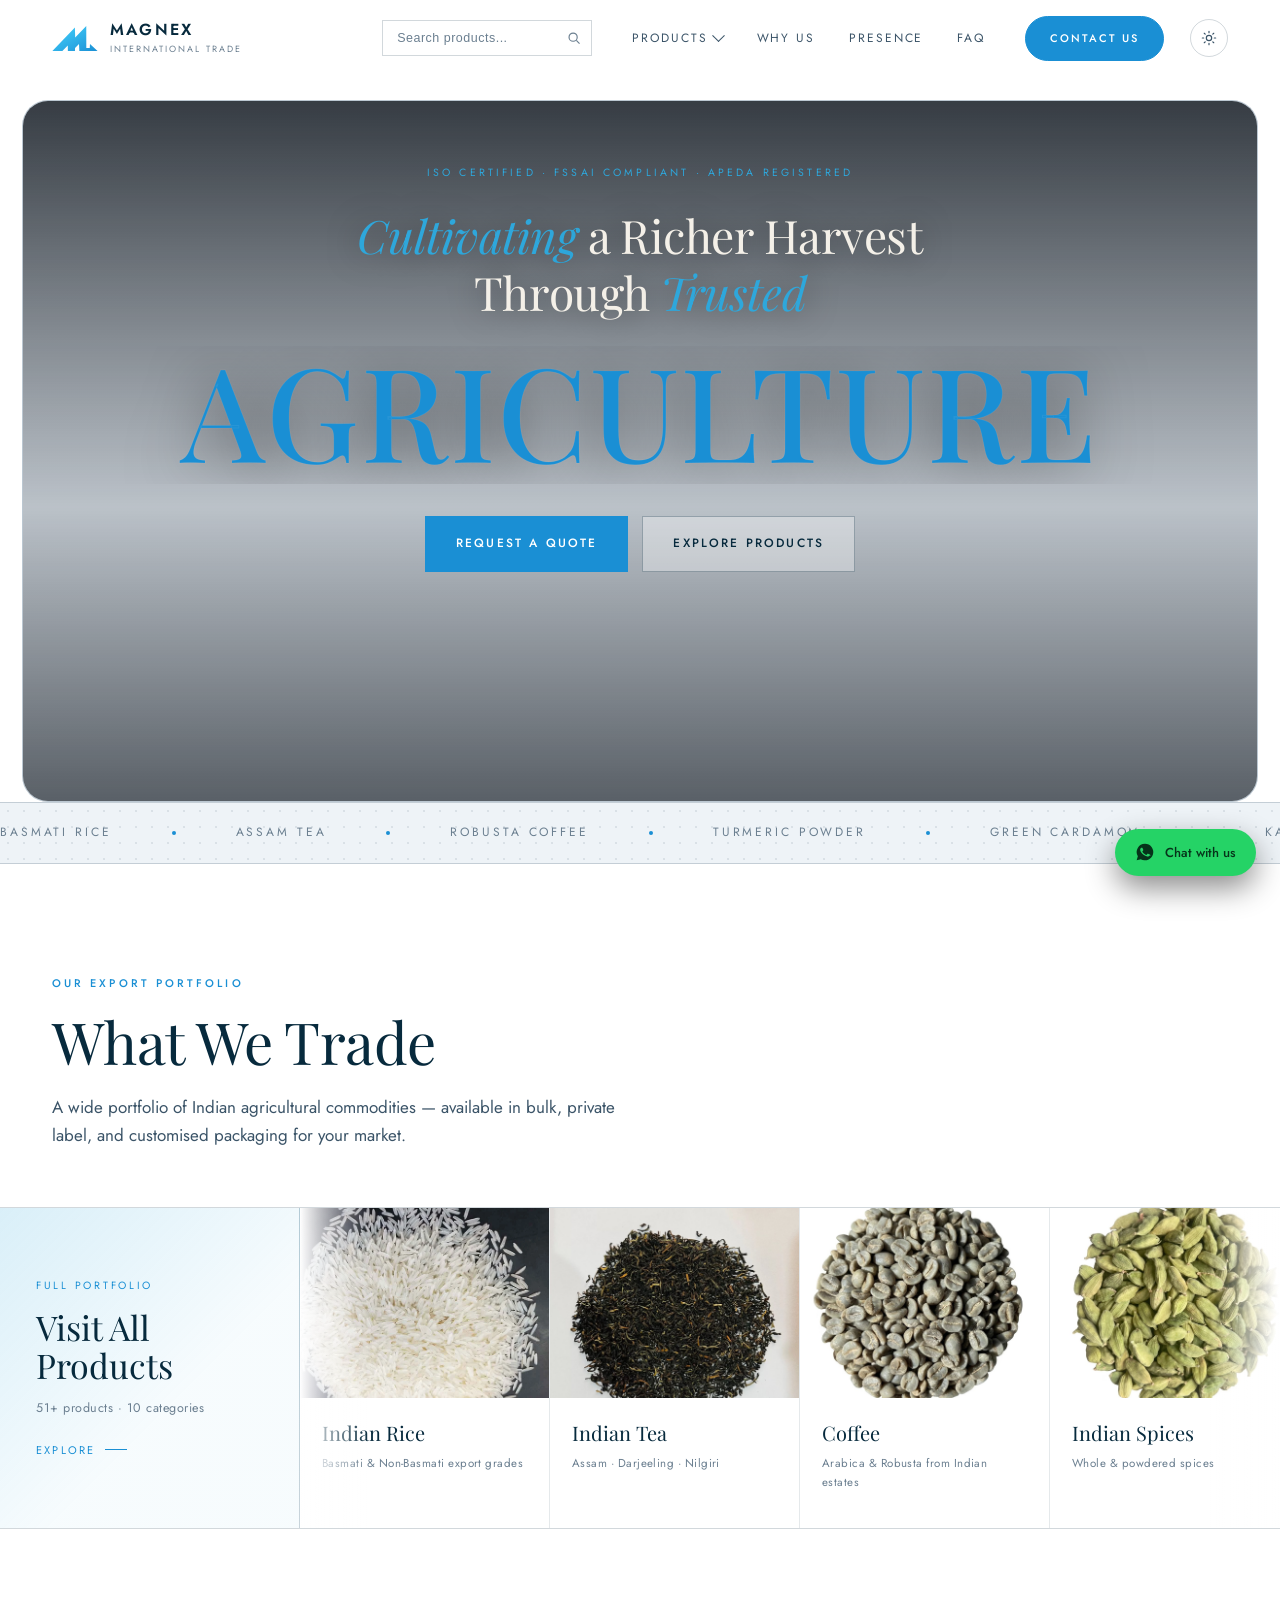
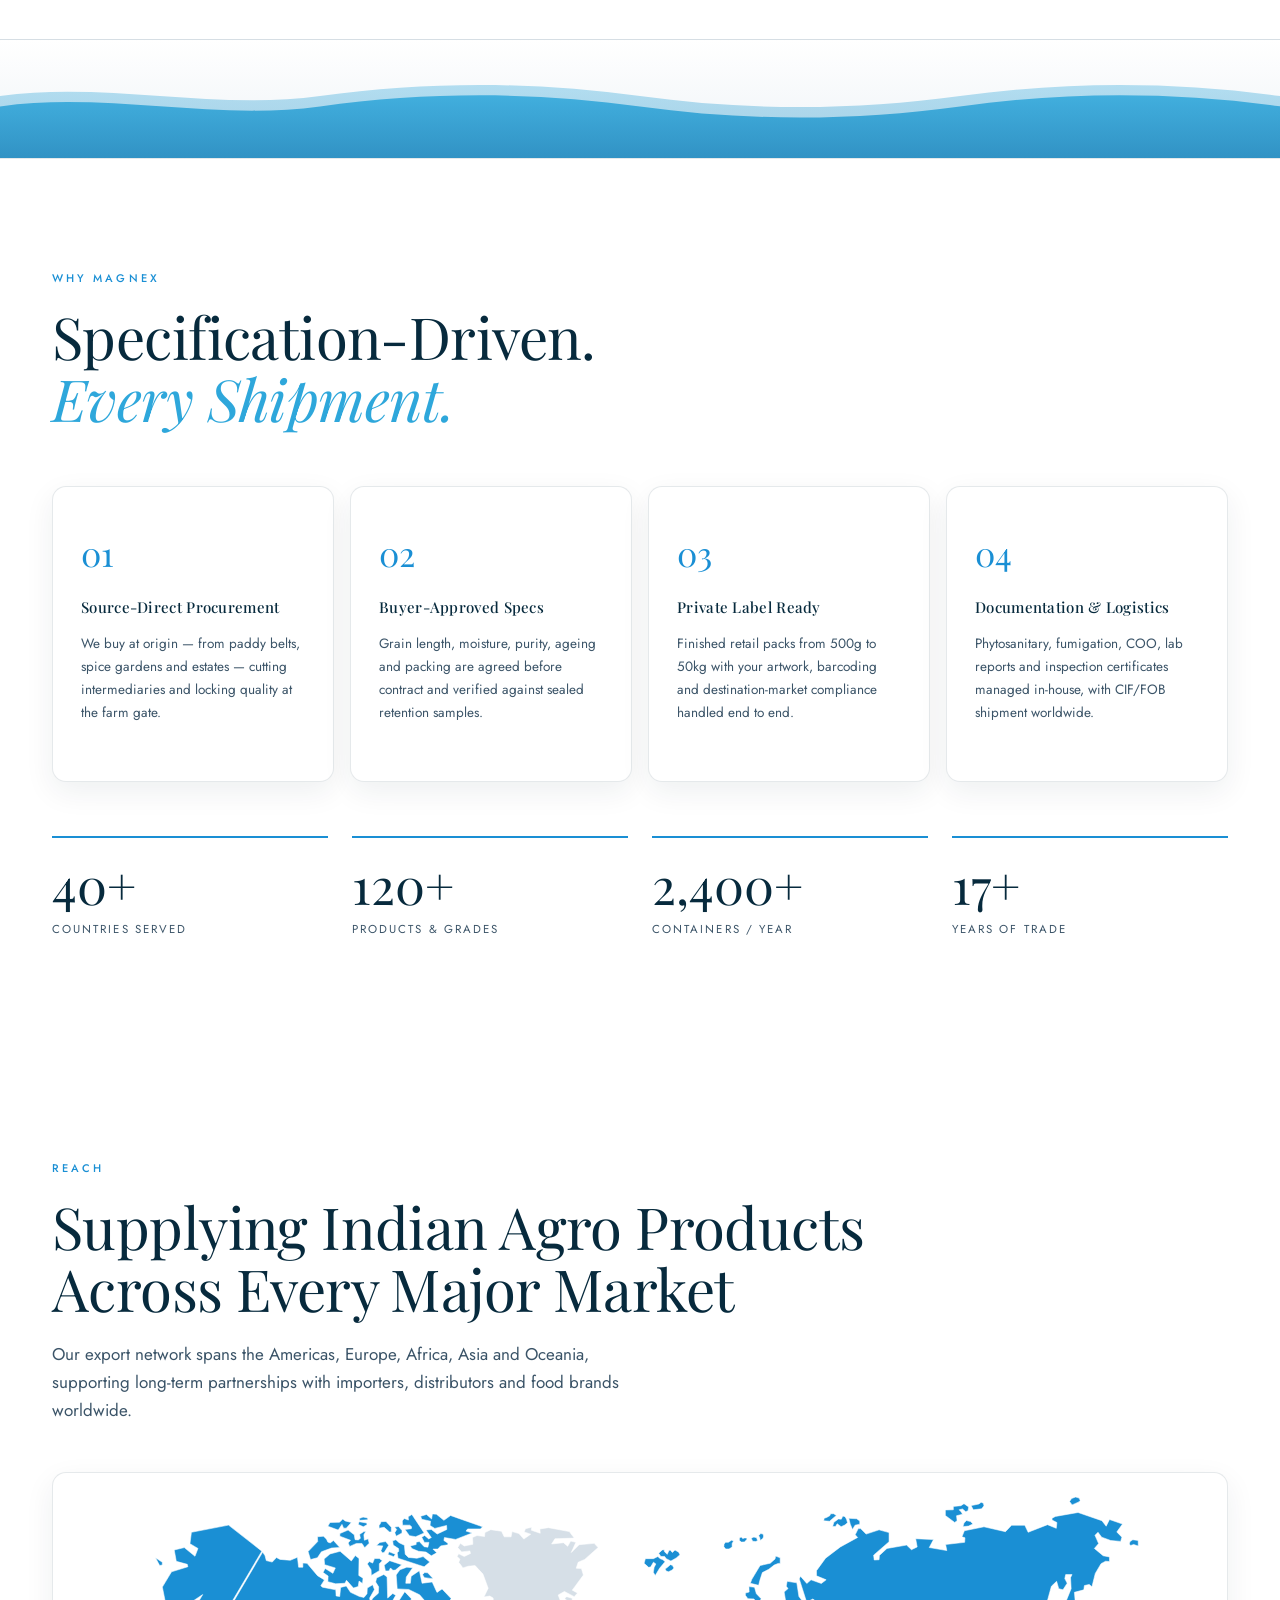
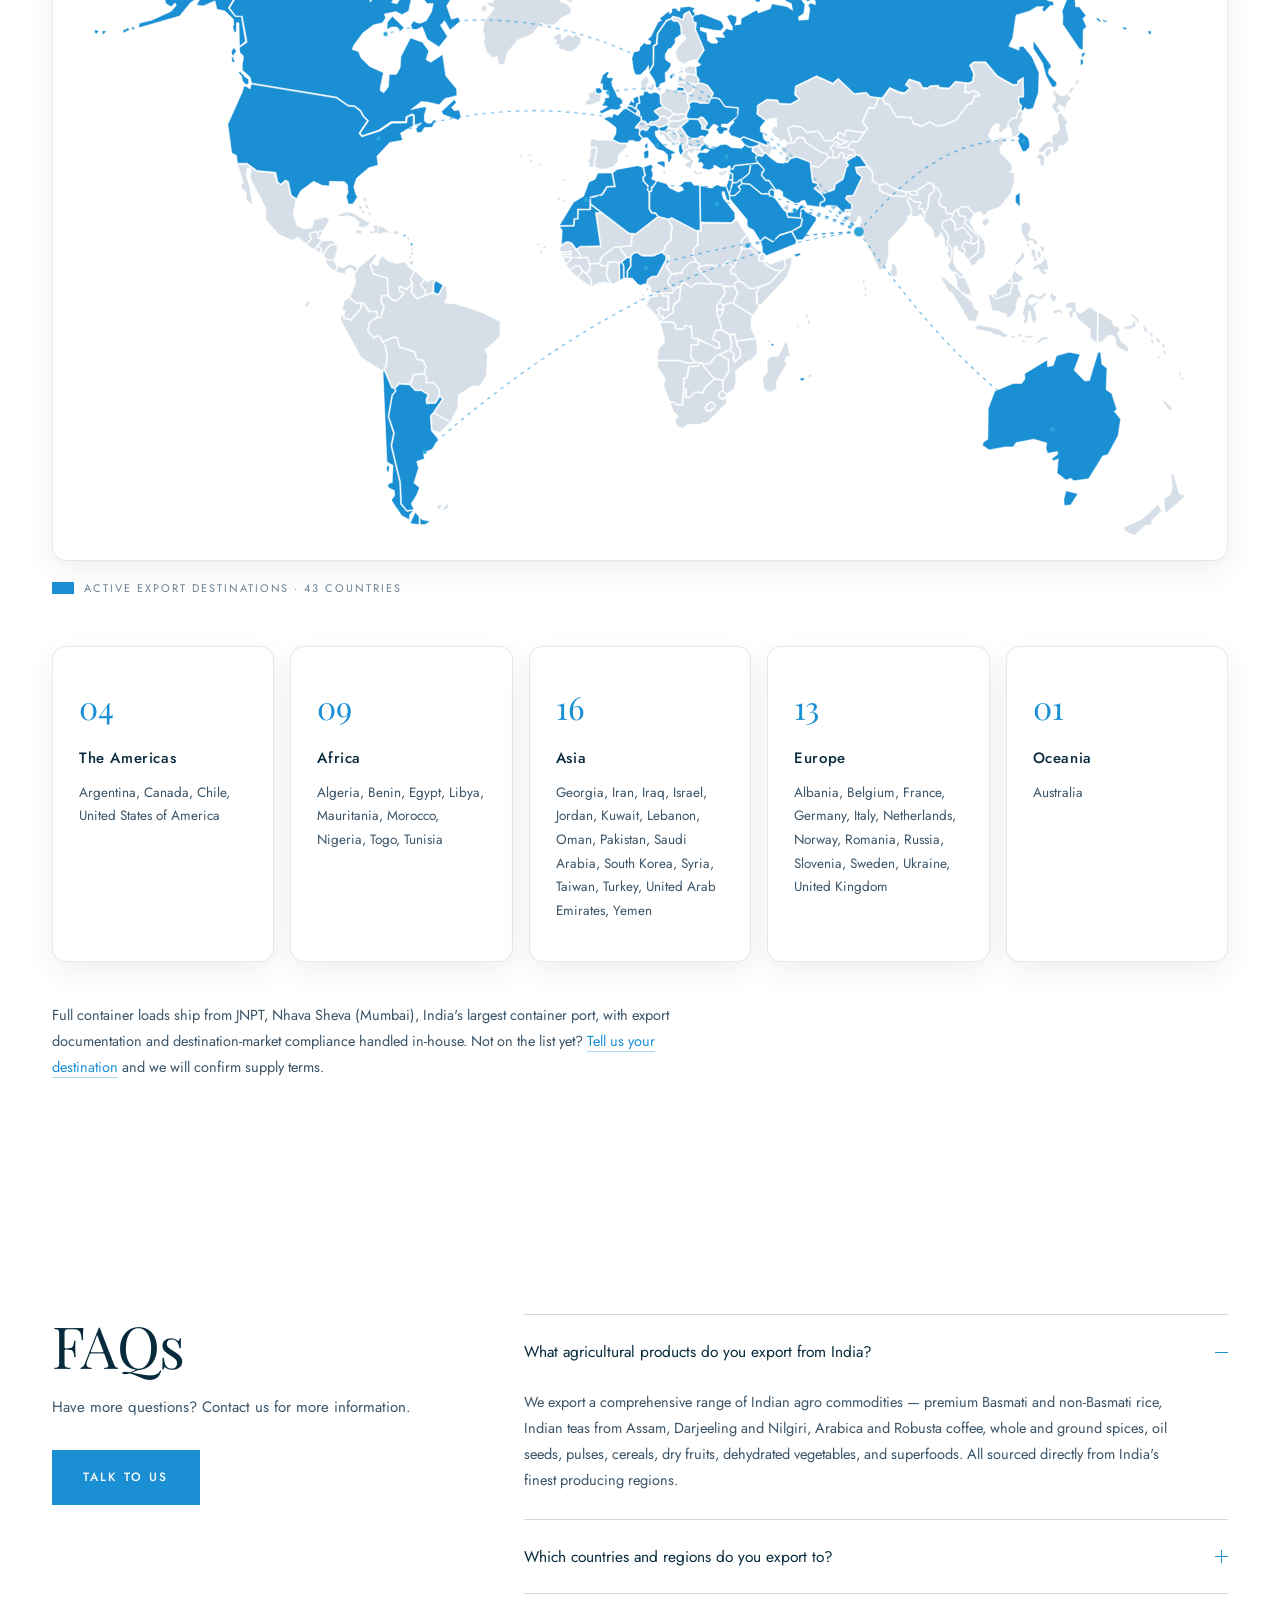
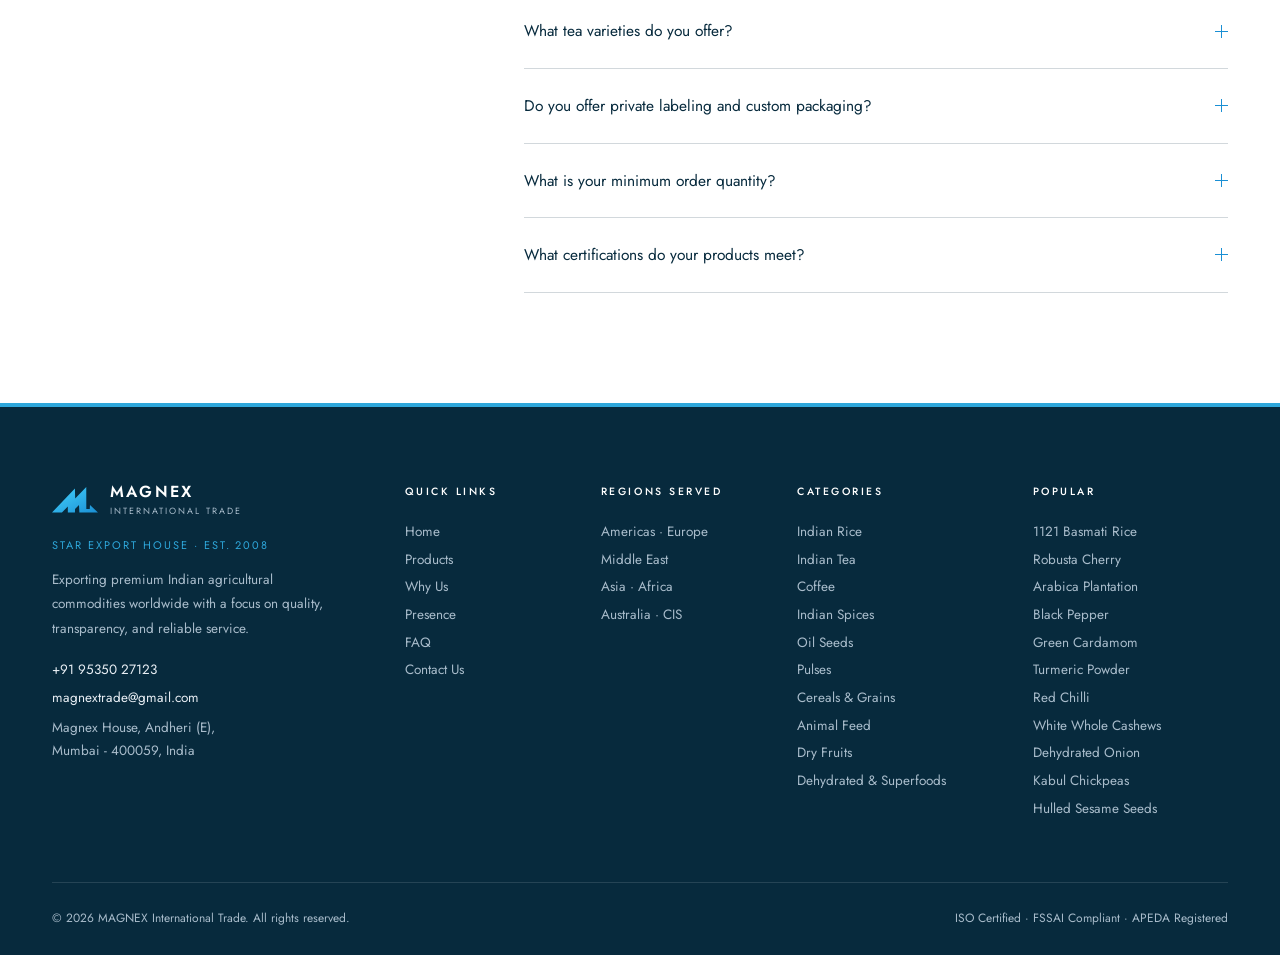
==== commit 975d1677: "Ocean divider: keep moving water, drop the ship Co-Authored-By: Claude Fable 5.1 <noreply@anthropic." ====
--- a/index.html
+++ b/index.html
@@ -9,7 +9,7 @@
 <link rel="preconnect" href="https://fonts.googleapis.com">
 <link rel="preconnect" href="https://fonts.gstatic.com" crossorigin>
 <link href="https://fonts.googleapis.com/css2?family=Playfair+Display:ital,wght@0,400;0,500;1,400&family=Jost:wght@300;400;500;600&display=swap" rel="stylesheet">
-<link rel="stylesheet" href="assets/css/style.css?v=25">
+<link rel="stylesheet" href="assets/css/style.css?v=26">
 <link rel="icon" href="data:image/svg+xml,<svg xmlns='http://www.w3.org/2000/svg' viewBox='0 0 100 100'><rect width='100' height='100' rx='18' fill='%23072a3d'/><g transform='translate(10 22) scale(.8)'><path d='M99.9 55.2 L82.6 38.9 L82.1 47.9 L74.6 47.8 L74.5 0.0 L50.4 25.0 L49.8 3.0 L0.0 55.2 L21.6 55.3 L34.3 42.3 L34.5 55.3 L49.9 55.3 L50.1 48.1 L58.7 39.0 L59.5 55.4 Z' fill='%232ea7db'/></g></svg>">
 </head>
 <body>
@@ -58,21 +58,13 @@
   </div>
 </section>
 
-<!-- ============ VOYAGE BAND — ship sailing between sections ============ -->
+<!-- ============ OCEAN DIVIDER — moving water between sections ============ -->
 <div class="voyage" aria-hidden="true">
   <svg class="voyage__sky" viewBox="0 0 1200 160" preserveAspectRatio="none">
     <defs>
       <linearGradient id="vsea" x1="0" y1="0" x2="0" y2="1"><stop offset="0" stop-color="#2ea7db"/><stop offset="1" stop-color="#0f6fa8"/></linearGradient>
       <path id="vwave" d="M0 20 C 100 0, 200 40, 300 20 S 500 0, 600 20 S 800 40, 900 20 S 1100 0, 1200 20 V 160 H 0 Z"/>
     </defs>
-    <g class="voyage__ship">
-      <g transform="translate(-90 -8) scale(3.1)">
-        <path d="M0 7 L3 12 L24 12 L28 7 Z" fill="#0f6fa8"/>
-        <rect x="4" y="3" width="4" height="4" fill="#2ea7db"/><rect x="9" y="3" width="4" height="4" fill="#5fc9f5"/><rect x="14" y="3" width="4" height="4" fill="#2ea7db"/><rect x="19" y="3" width="4" height="4" fill="#5fc9f5"/>
-        <rect x="9" y="0" width="4" height="3" fill="#5fc9f5"/><rect x="14" y="0" width="4" height="3" fill="#2ea7db"/>
-        <rect x="1.5" y="1" width="3" height="6" fill="#45d4fe"/><rect x="2.2" y="-1" width="1.2" height="2" fill="#45d4fe"/>
-      </g>
-    </g>
     <g class="voyage__sea voyage__sea--back"><use href="#vwave" x="0"/><use href="#vwave" x="1200"/></g>
     <g class="voyage__sea voyage__sea--front"><use href="#vwave" x="0"/><use href="#vwave" x="1200"/></g>
   </svg>
--- a/assets/css/style.css
+++ b/assets/css/style.css
@@ -138,20 +138,16 @@
 @keyframes port-pulse { from { transform: scale(1); opacity: .9; } to { transform: scale(4); opacity: 0; } }
 
 /* voyage band: ship crossing an ocean between sections */
-.voyage { position: relative; height: 150px; overflow: hidden; background: linear-gradient(180deg, var(--bg) 0%, var(--bg-2) 100%); border-block: 1px solid var(--line-soft); }
+.voyage { position: relative; height: 120px; overflow: hidden; background: linear-gradient(180deg, var(--bg) 0%, var(--bg-2) 100%); border-block: 1px solid var(--line-soft); }
 .voyage__sky { position: absolute; inset: 0; width: 100%; height: 100%; display: block; }
 .voyage__sea use { fill: url(#vsea); }
-.voyage__sea--back { opacity: .35; transform: translate(0, 92px); animation: sea-drift 9s linear infinite; }
-.voyage__sea--front { opacity: .85; transform: translate(0, 104px); animation: sea-drift 6s linear infinite reverse; }
+.voyage__sea--back { opacity: .35; transform: translate(0, 56px); animation: sea-drift 9s linear infinite; }
+.voyage__sea--front { opacity: .85; transform: translate(0, 70px); animation: sea-drift 6s linear infinite reverse; }
 @keyframes sea-drift { from { transform: translate(0, var(--sy, 100px)); } to { transform: translate(-1200px, var(--sy, 100px)); } }
-.voyage__sea--back { --sy: 92px; } .voyage__sea--front { --sy: 104px; }
-.voyage__ship { animation: sail 28s linear infinite, bob 2.6s ease-in-out infinite; filter: drop-shadow(0 6px 6px rgba(0,0,0,.25)); }
-@keyframes sail { from { transform: translateX(-80px); } to { transform: translateX(1300px); } }
-@keyframes bob { 0%, 100% { translate: 0 82px; rotate: -1.5deg; } 50% { translate: 0 88px; rotate: 1.5deg; } }
-.voyage.is-offscreen .voyage__ship, .voyage.is-offscreen .voyage__sea { animation-play-state: paused; }
+.voyage__sea--back { --sy: 56px; } .voyage__sea--front { --sy: 70px; }
+.voyage.is-offscreen .voyage__sea { animation-play-state: paused; }
 @media (prefers-reduced-motion: reduce) {
   .voyage__sea { animation: none; }
-  .voyage__ship { animation: none; transform: translateX(560px); translate: 0 84px; }
   .wmap__svg .lanes path.lane, .wmap__svg .port--pulse { animation: none; }
 }
 
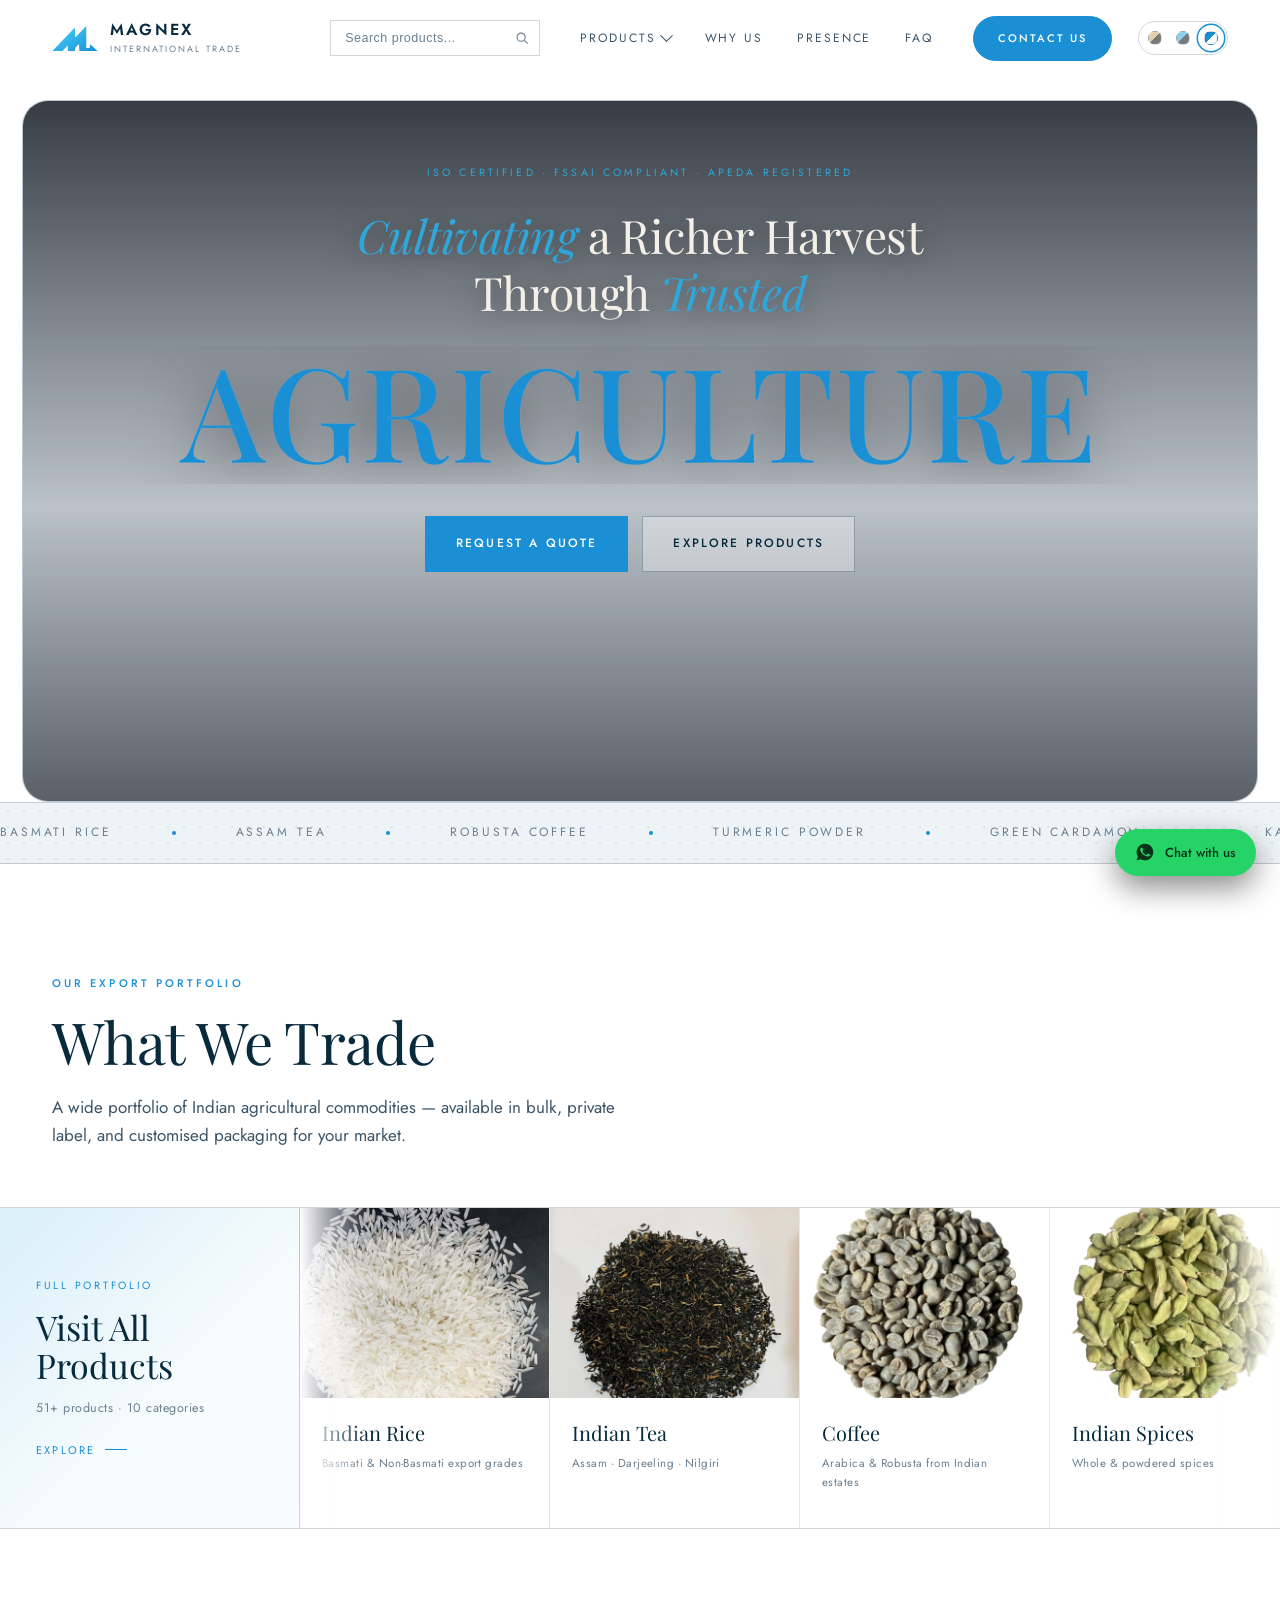
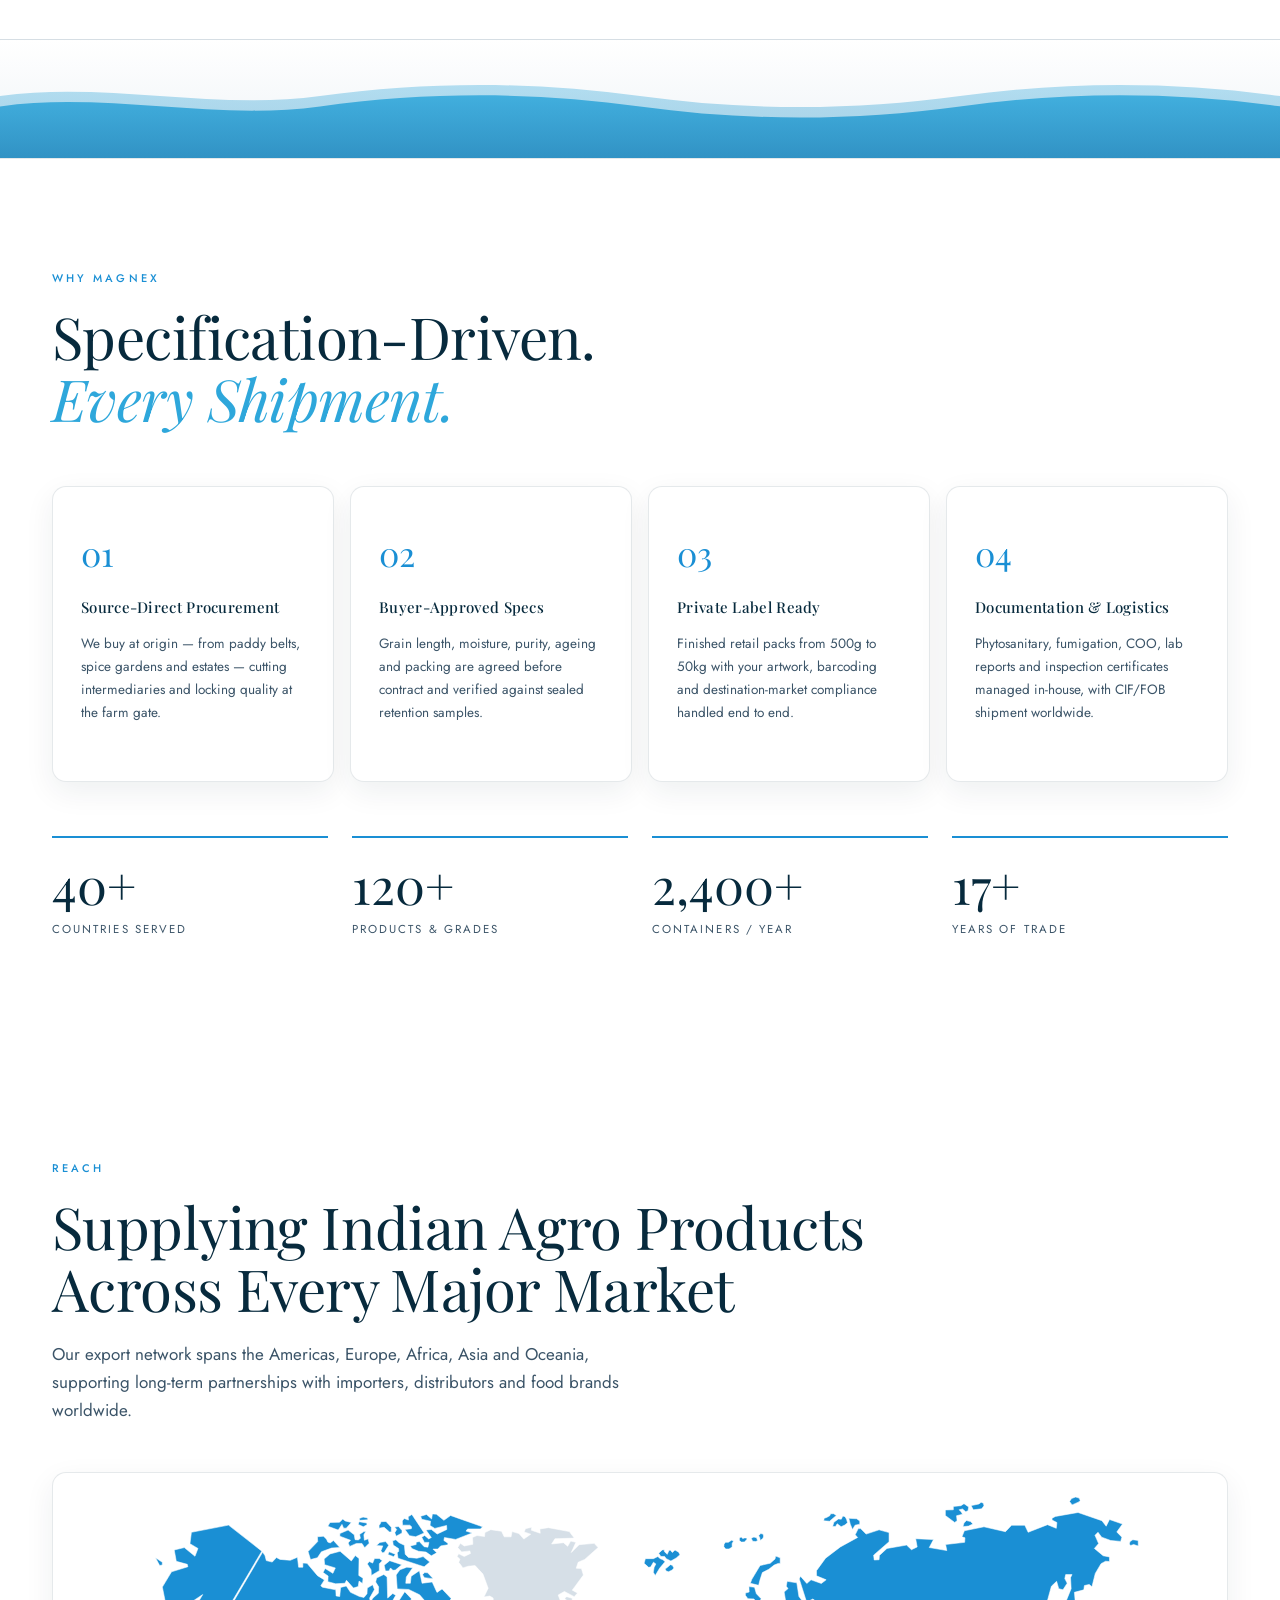
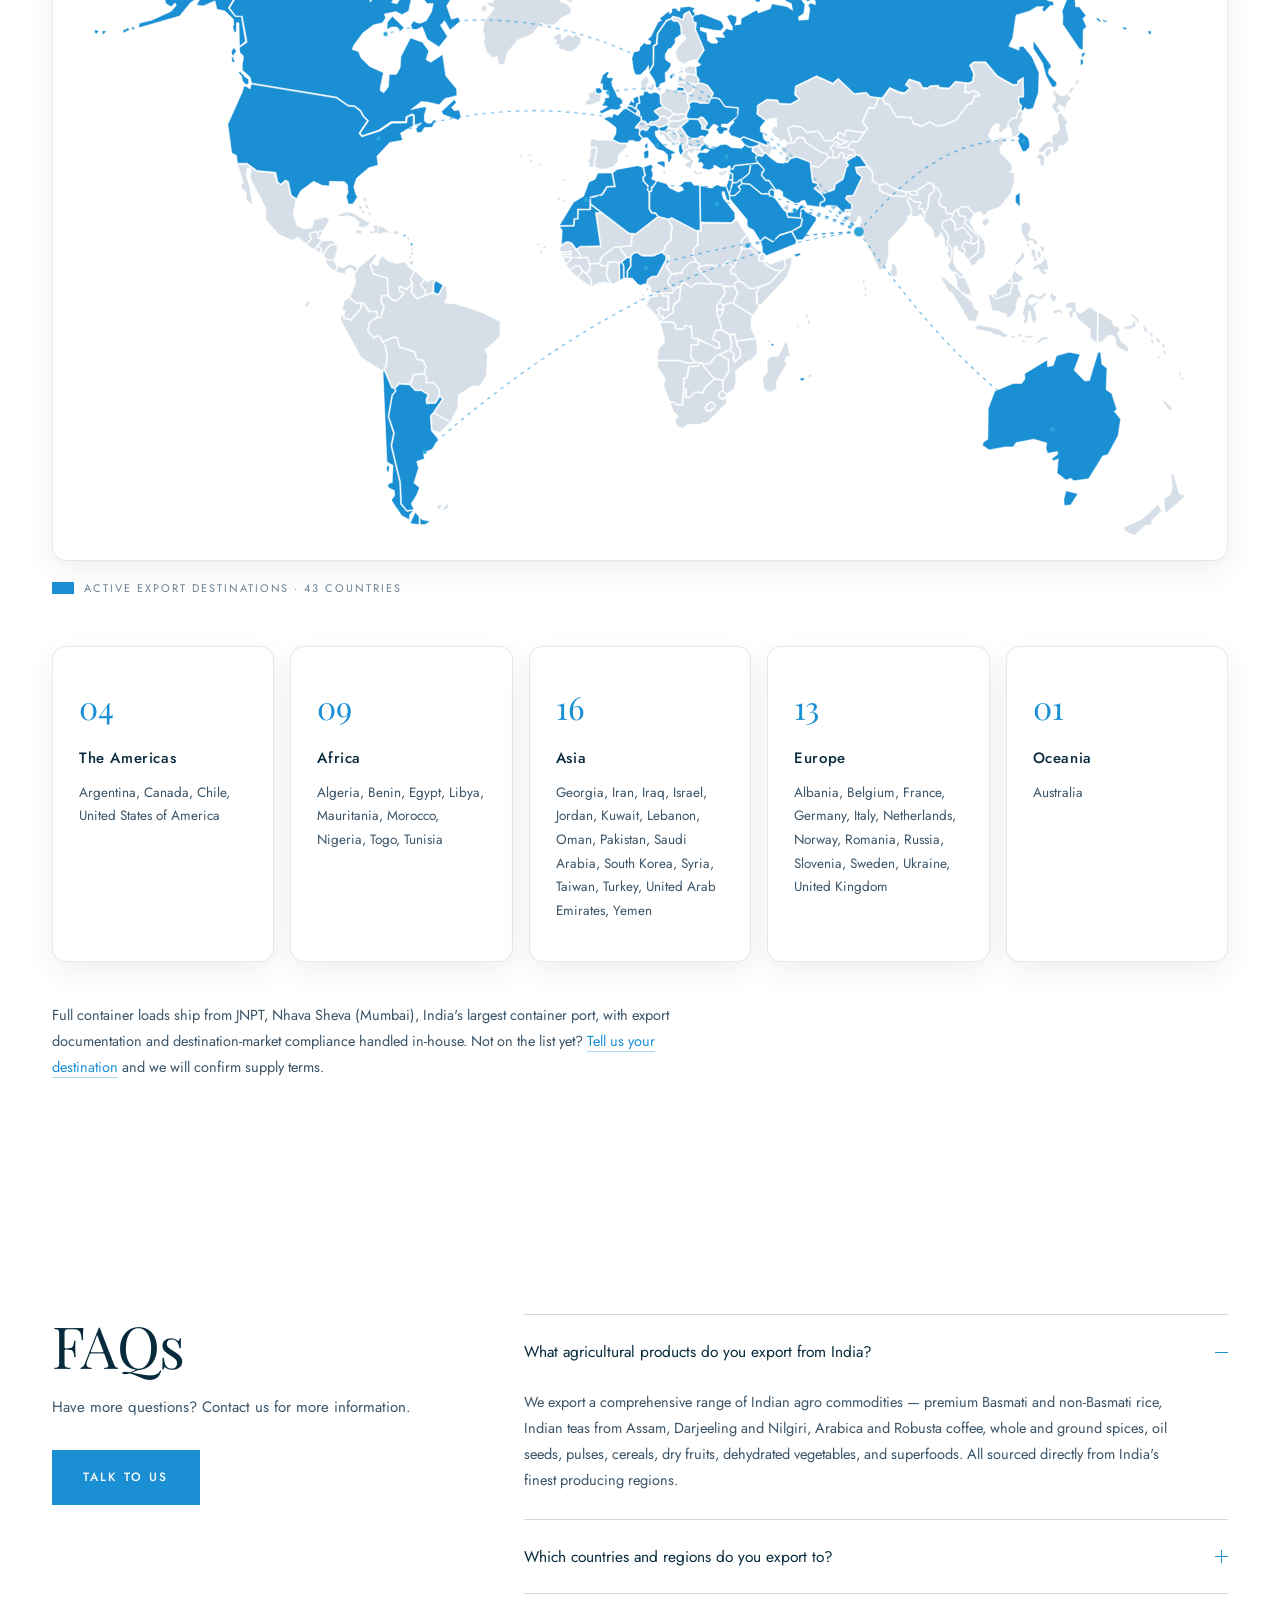
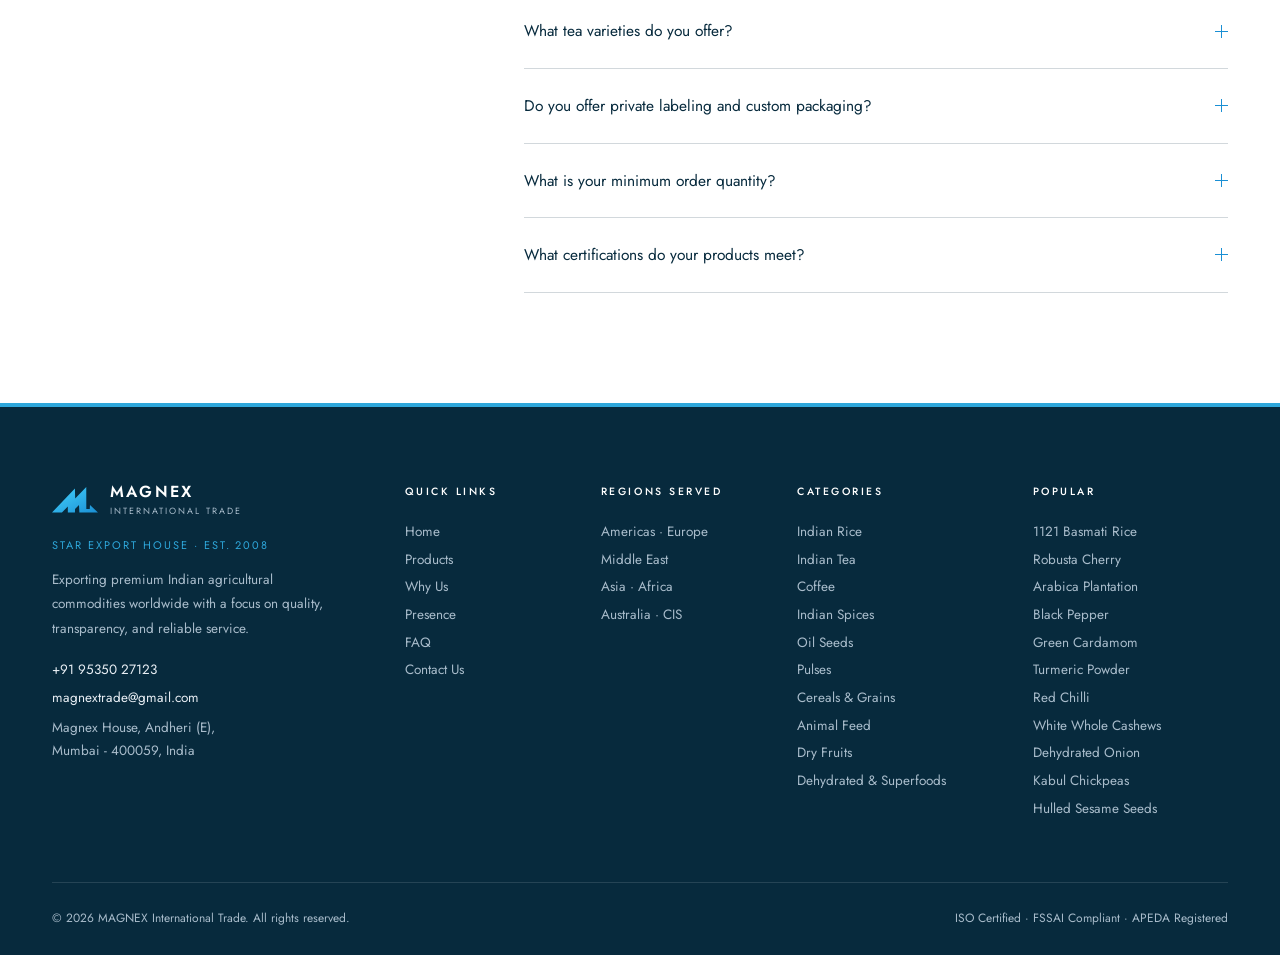
==== commit 40b2159c: "Three selectable themes (gold/black, blue/black, blue/white) with ?theme= links Co-Authored-By: Clau" ====
--- a/index.html
+++ b/index.html
@@ -2,14 +2,14 @@
 <html lang="en">
 <head>
 <meta charset="UTF-8">
-<script>(function(){var t;try{t=localStorage.getItem("magnex-theme")}catch(e){}document.documentElement.dataset.theme=t||(matchMedia("(prefers-color-scheme: light)").matches?"light":"dark")})();</script>
+<script>(function(){var q=new URLSearchParams(location.search).get("theme"),t;if(q&&/^(gold|dark|light)$/.test(q)){t=q;try{localStorage.setItem("magnex-theme",t)}catch(e){}}else{try{t=localStorage.getItem("magnex-theme")}catch(e){}}document.documentElement.dataset.theme=t||(matchMedia("(prefers-color-scheme: light)").matches?"light":"dark")})();</script>
 <meta name="viewport" content="width=device-width, initial-scale=1.0">
 <title>Magnex International Trade — Premium Indian Commodities, Delivered Worldwide</title>
 <meta name="description" content="Rice, tea, spices, coffee, oil seeds, pulses, dry fruits and more — sourced from India's finest producing regions. Bulk, private label, and custom packaging for importers across 40+ countries.">
 <link rel="preconnect" href="https://fonts.googleapis.com">
 <link rel="preconnect" href="https://fonts.gstatic.com" crossorigin>
 <link href="https://fonts.googleapis.com/css2?family=Playfair+Display:ital,wght@0,400;0,500;1,400&family=Jost:wght@300;400;500;600&display=swap" rel="stylesheet">
-<link rel="stylesheet" href="assets/css/style.css?v=26">
+<link rel="stylesheet" href="assets/css/style.css?v=27">
 <link rel="icon" href="data:image/svg+xml,<svg xmlns='http://www.w3.org/2000/svg' viewBox='0 0 100 100'><rect width='100' height='100' rx='18' fill='%23072a3d'/><g transform='translate(10 22) scale(.8)'><path d='M99.9 55.2 L82.6 38.9 L82.1 47.9 L74.6 47.8 L74.5 0.0 L50.4 25.0 L49.8 3.0 L0.0 55.2 L21.6 55.3 L34.3 42.3 L34.5 55.3 L49.9 55.3 L50.1 48.1 L58.7 39.0 L59.5 55.4 Z' fill='%232ea7db'/></g></svg>">
 </head>
 <body>
@@ -251,6 +251,6 @@
   document.querySelectorAll("[data-count]").forEach(el => cio.observe(el));
 }
 </script>
-<script src="assets/js/main.js?v=15"></script>
+<script src="assets/js/main.js?v=16"></script>
 </body>
 </html>
--- a/assets/css/style.css
+++ b/assets/css/style.css
@@ -151,6 +151,43 @@
   .wmap__svg .lanes path.lane, .wmap__svg .port--pulse { animation: none; }
 }
 
+/* ---------- gold theme: the original gold-on-black editorial look ---------- */
+:root[data-theme="gold"] {
+  --bg:        #0a0a0b;
+  --bg-2:      #101012;
+  --bg-3:      #151517;
+  --panel:     #17171a;
+  --line:      rgba(255, 255, 255, .09);
+  --line-soft: rgba(255, 255, 255, .05);
+  --gold:      #c9a86a;
+  --gold-lite: #ddc396;
+  --gold-deep: #a8874a;
+  --text:      #eae6de;
+  --text-2:    #b6b0a6;
+  --muted:     #85807a;
+  --ink:       10,10,11;
+  --map-land:  #26262b;
+  --map-hover: #303036;
+  color-scheme: dark;
+}
+:root[data-theme="gold"] .btn--solid { color: #14120d; }
+:root[data-theme="gold"] ::selection { color: #111; }
+:root[data-theme="gold"] .brand__mark path { fill: var(--gold); }
+:root[data-theme="gold"] .voyage__sea use { fill: var(--gold); }
+:root[data-theme="gold"] .ship__hull { fill: var(--gold-deep); }
+
+/* theme switcher (three options) */
+.theme-sw { display: flex; border: 1px solid var(--line); border-radius: 40px; padding: 3px; gap: 2px; flex-shrink: 0; }
+.theme-sw button { width: 26px; height: 26px; border-radius: 50%; display: grid; place-items: center; opacity: .55; transition: opacity .25s, transform var(--dur-fast) var(--ease-out); }
+.theme-sw button:hover { opacity: 1; }
+.theme-sw button:active { transform: scale(.92); }
+.theme-sw button.is-on { opacity: 1; box-shadow: 0 0 0 1.5px var(--gold); }
+.theme-sw i { display: block; width: 14px; height: 14px; border-radius: 50%; border: 1px solid rgba(255,255,255,.25); }
+.theme-sw .sw-gold i { background: linear-gradient(135deg, #c9a86a 50%, #0a0a0b 50%); }
+.theme-sw .sw-dark i { background: linear-gradient(135deg, #2ea7db 50%, #060d14 50%); }
+.theme-sw .sw-light i { background: linear-gradient(135deg, #1a8fd4 50%, #ffffff 50%); border-color: rgba(0,0,0,.2); }
+@media (max-width: 940px) { .theme-sw { margin-left: auto; } }
+
 /* theme toggle */
 .theme-btn {
   width: 38px; height: 38px; border-radius: 50%; display: grid; place-items: center; flex-shrink: 0;
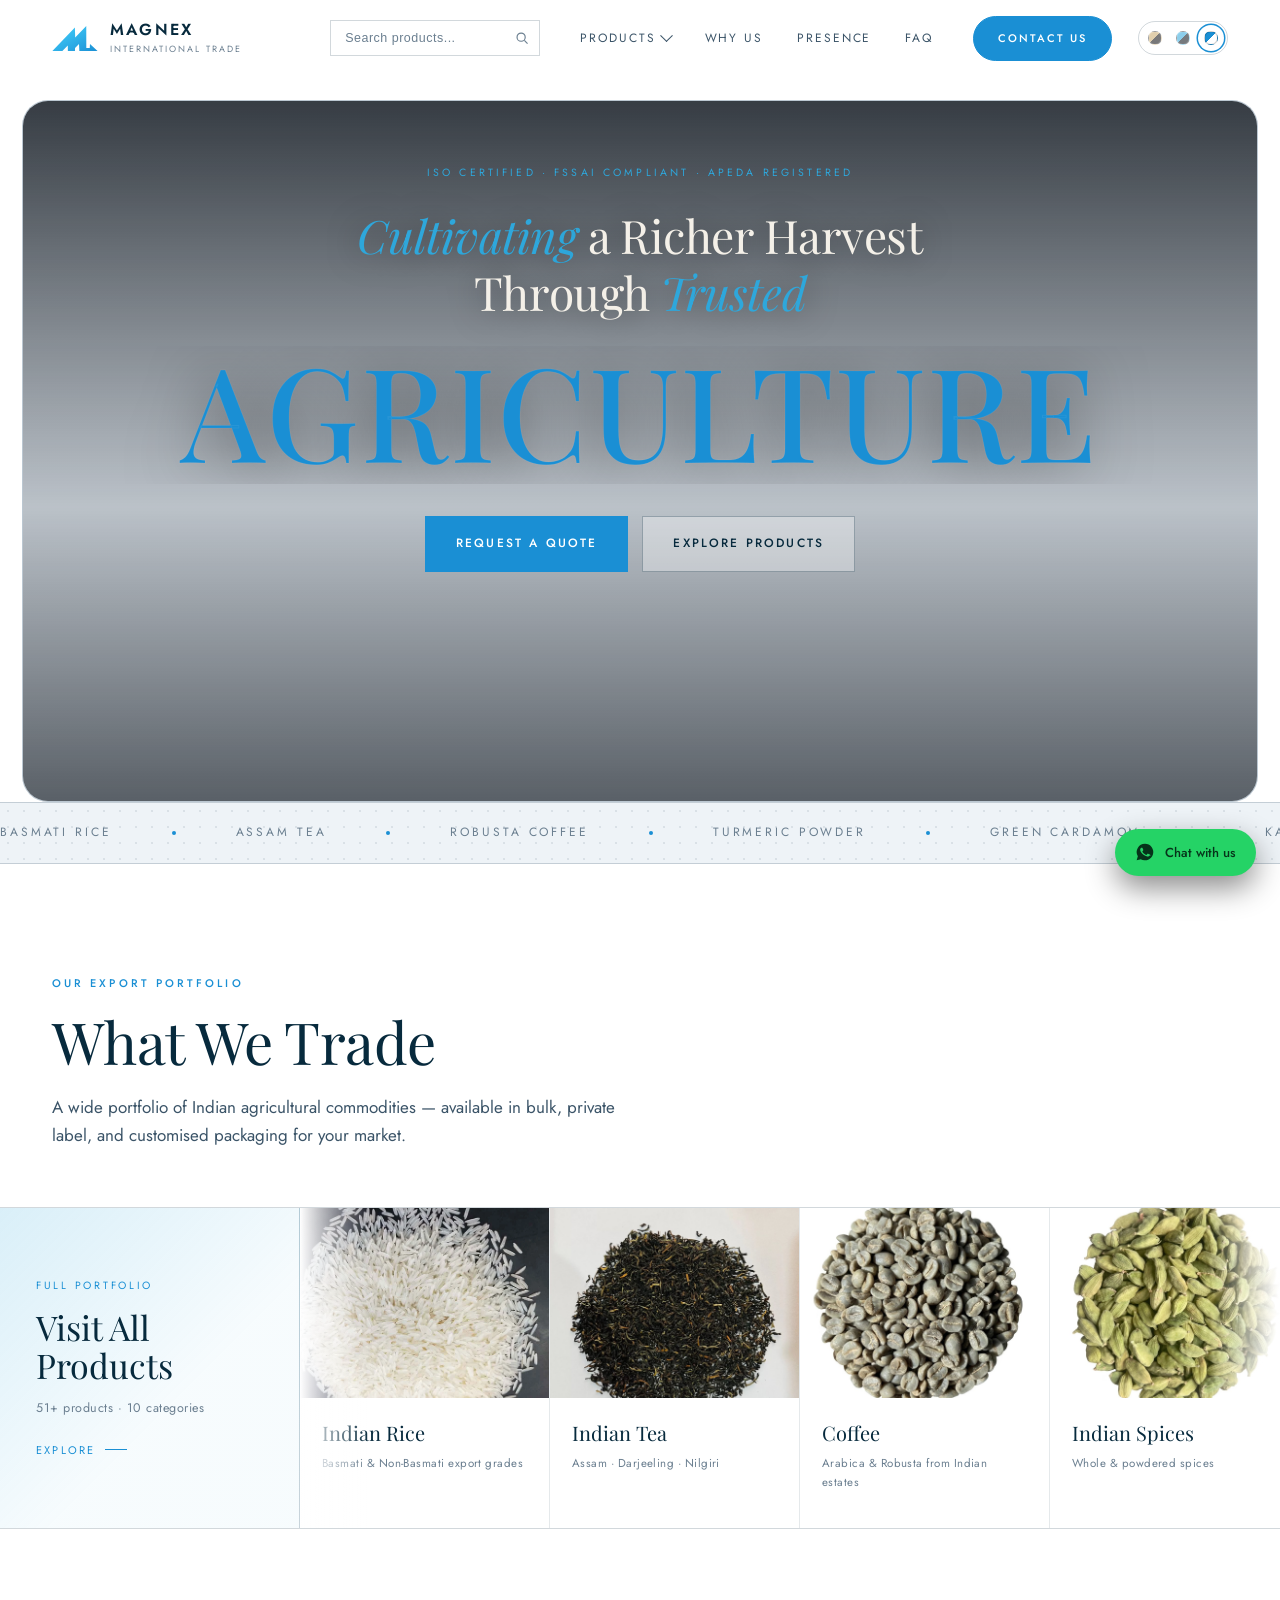
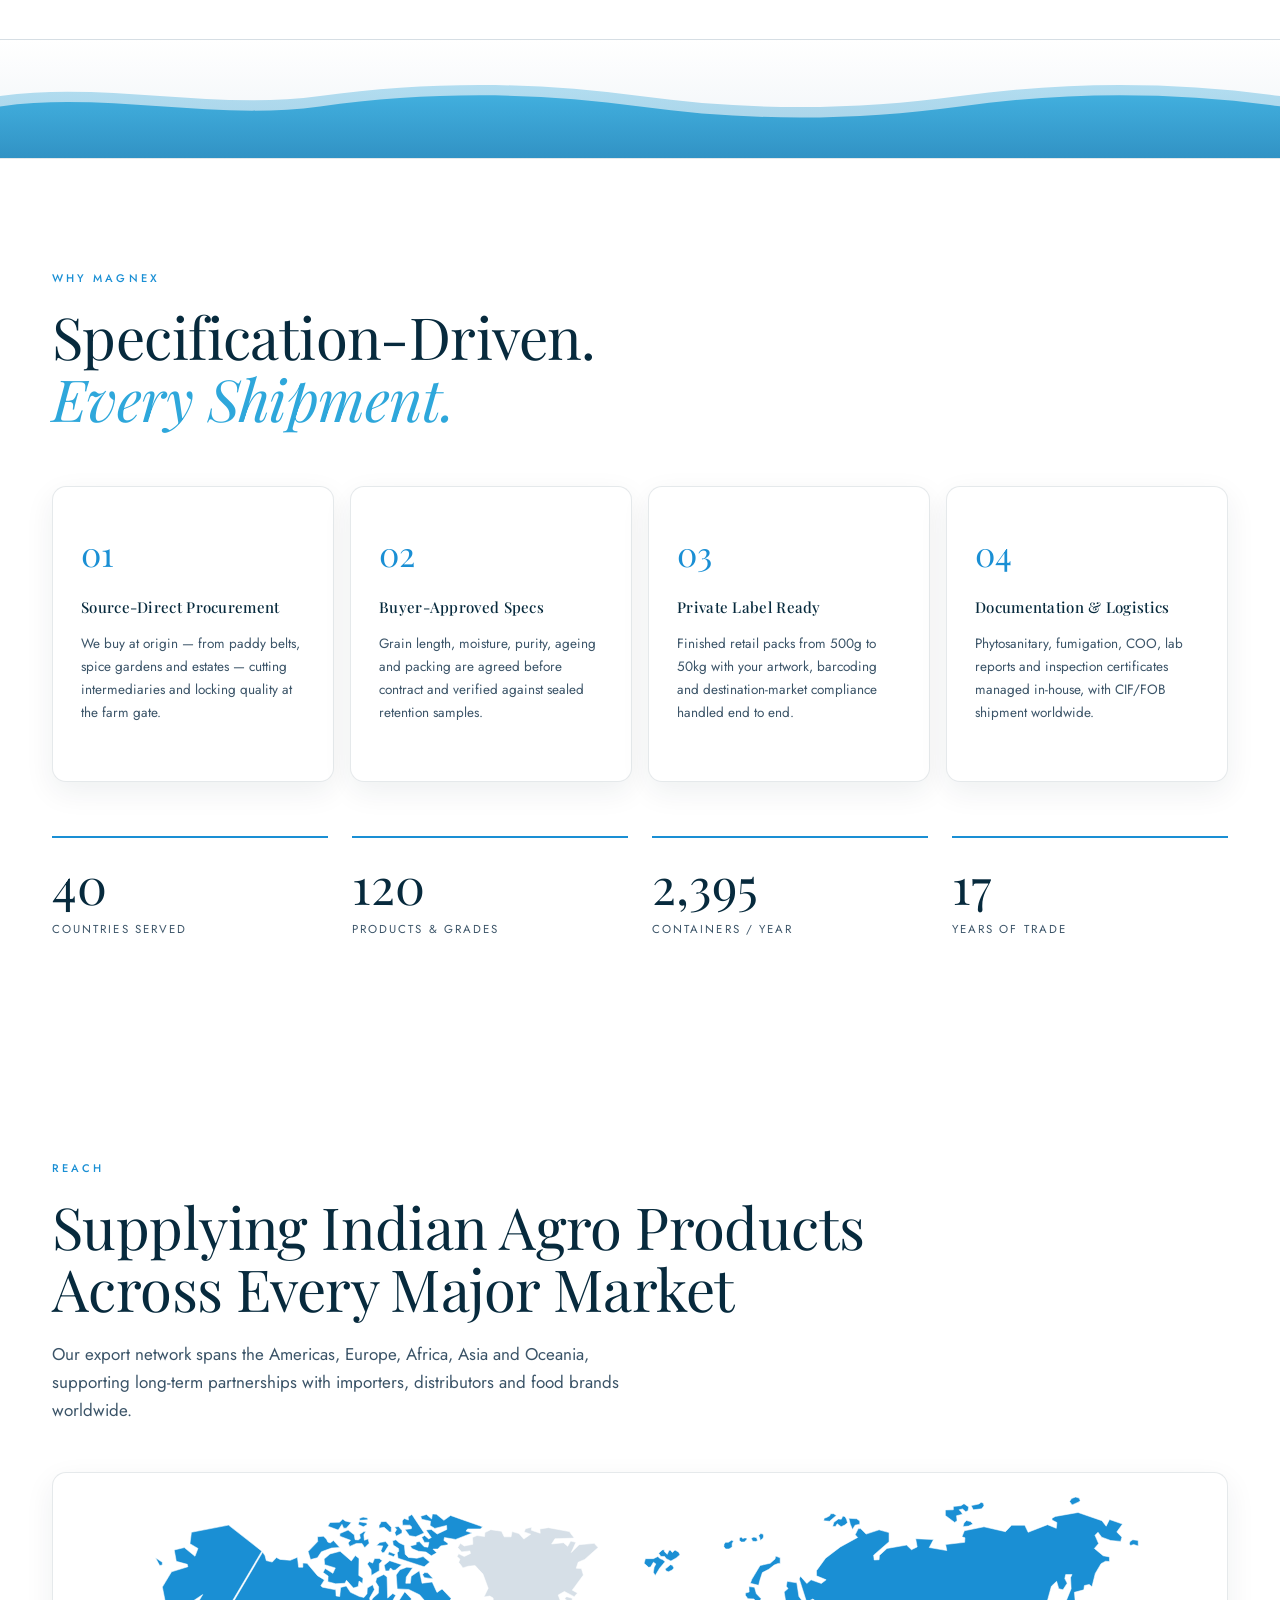
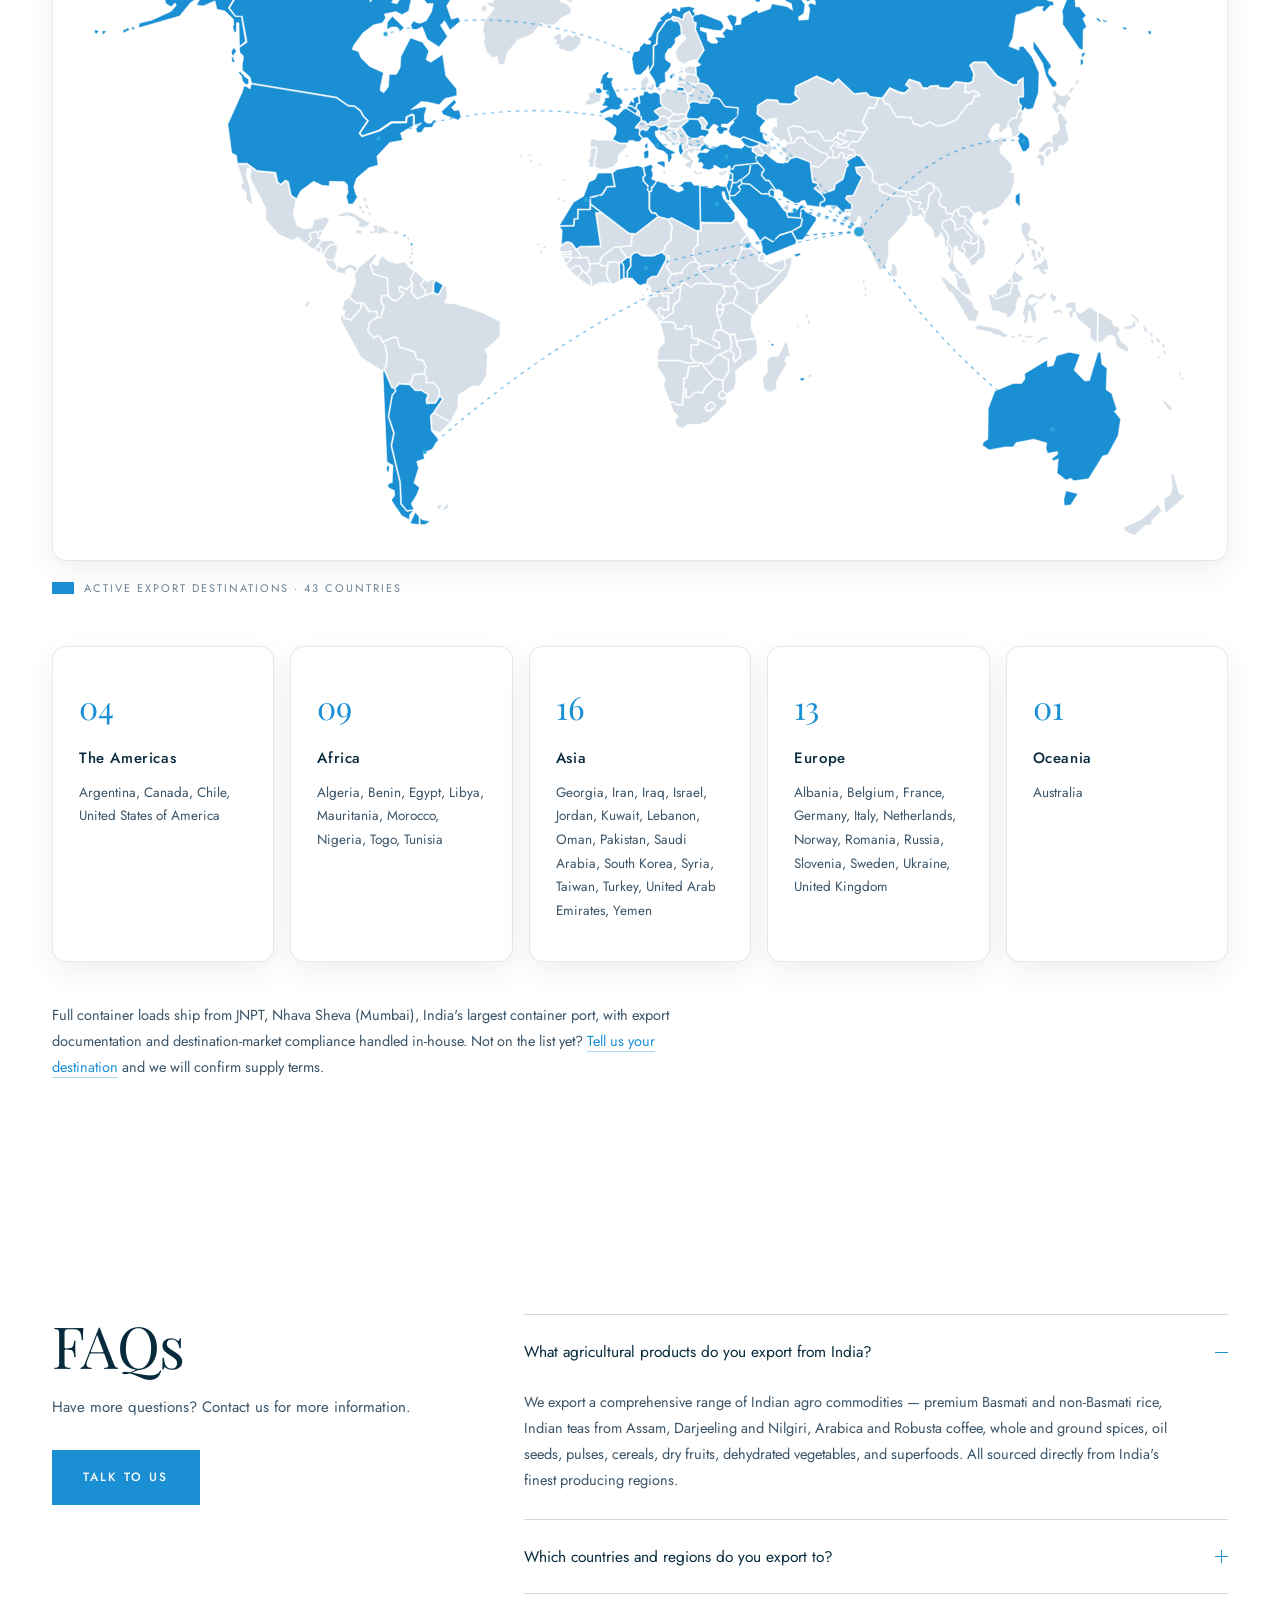
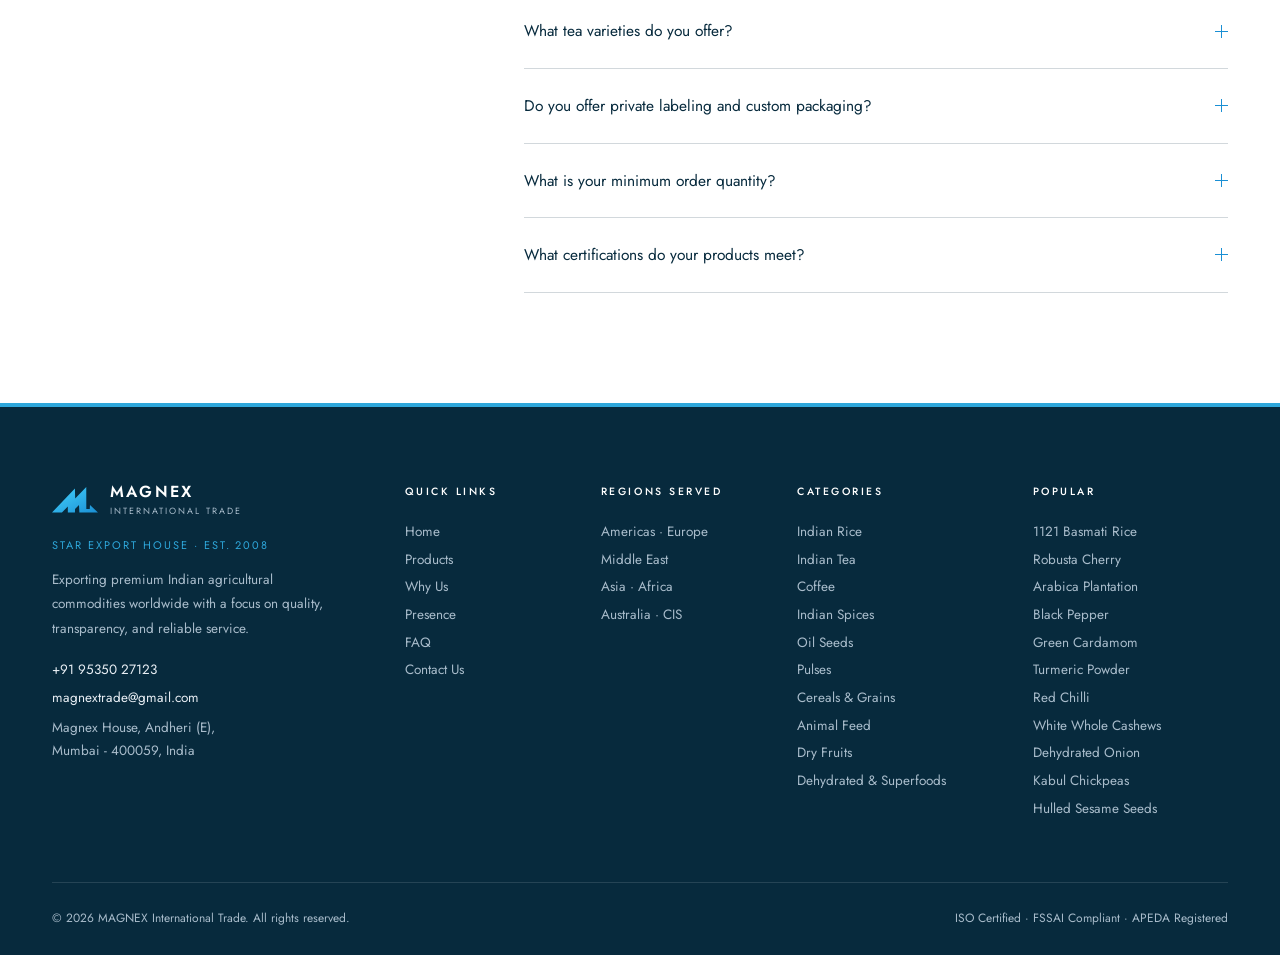
==== commit 5ccb9aa6: "Mobile: stop horizontal overflow (header width, grid minimums, drawer, waves) Co-Authored-By: Claude" ====
--- a/index.html
+++ b/index.html
@@ -9,7 +9,7 @@
 <link rel="preconnect" href="https://fonts.googleapis.com">
 <link rel="preconnect" href="https://fonts.gstatic.com" crossorigin>
 <link href="https://fonts.googleapis.com/css2?family=Playfair+Display:ital,wght@0,400;0,500;1,400&family=Jost:wght@300;400;500;600&display=swap" rel="stylesheet">
-<link rel="stylesheet" href="assets/css/style.css?v=27">
+<link rel="stylesheet" href="assets/css/style.css?v=29">
 <link rel="icon" href="data:image/svg+xml,<svg xmlns='http://www.w3.org/2000/svg' viewBox='0 0 100 100'><rect width='100' height='100' rx='18' fill='%23072a3d'/><g transform='translate(10 22) scale(.8)'><path d='M99.9 55.2 L82.6 38.9 L82.1 47.9 L74.6 47.8 L74.5 0.0 L50.4 25.0 L49.8 3.0 L0.0 55.2 L21.6 55.3 L34.3 42.3 L34.5 55.3 L49.9 55.3 L50.1 48.1 L58.7 39.0 L59.5 55.4 Z' fill='%232ea7db'/></g></svg>">
 </head>
 <body>
@@ -251,6 +251,6 @@
   document.querySelectorAll("[data-count]").forEach(el => cio.observe(el));
 }
 </script>
-<script src="assets/js/main.js?v=16"></script>
+<script src="assets/js/main.js?v=17"></script>
 </body>
 </html>
--- a/assets/css/style.css
+++ b/assets/css/style.css
@@ -139,7 +139,7 @@
 
 /* voyage band: ship crossing an ocean between sections */
 .voyage { position: relative; height: 120px; overflow: hidden; background: linear-gradient(180deg, var(--bg) 0%, var(--bg-2) 100%); border-block: 1px solid var(--line-soft); }
-.voyage__sky { position: absolute; inset: 0; width: 100%; height: 100%; display: block; }
+.voyage__sky { position: absolute; inset: 0; width: 100%; height: 100%; display: block; overflow: hidden; }
 .voyage__sea use { fill: url(#vsea); }
 .voyage__sea--back { opacity: .35; transform: translate(0, 56px); animation: sea-drift 9s linear infinite; }
 .voyage__sea--front { opacity: .85; transform: translate(0, 70px); animation: sea-drift 6s linear infinite reverse; }
@@ -213,10 +213,10 @@
 
 * , *::before, *::after { box-sizing: border-box; }
 
-html { scroll-behavior: smooth; }
+html { scroll-behavior: smooth; overflow-x: hidden; }
 
 body {
-  margin: 0;
+  margin: 0; width: 100%; max-width: 100vw;
   background: var(--bg);
   color: var(--text);
   font-family: var(--sans);
@@ -388,9 +388,10 @@
 .mnav {
   position: fixed; inset: 0; z-index: 190; background: var(--bg);
   padding: calc(var(--nav-h) + 20px) 32px 40px; overflow-y: auto;
-  transform: translateX(100%); transition: transform .45s var(--ease);
-}
-.mnav.is-open { transform: translateX(0); }
+  transform: translateX(100%); visibility: hidden;
+  transition: transform .45s var(--ease), visibility 0s linear .45s;
+}
+.mnav.is-open { transform: translateX(0); visibility: visible; transition-delay: 0s; }
 .mnav h4 { font-size: 11px; letter-spacing: .24em; text-transform: uppercase; color: var(--gold); font-family: var(--sans); margin: 28px 0 12px; }
 .mnav a { display: block; padding: 11px 0; border-bottom: 1px solid var(--line-soft); font-size: 15px; color: var(--text-2); }
 
@@ -711,7 +712,7 @@
 /* =========================================================
    PRODUCT CARDS (category page)
    ========================================================= */
-.pgrid { display: grid; grid-template-columns: repeat(auto-fill, minmax(300px, 1fr)); gap: 1px; background: var(--line-soft); border: 1px solid var(--line-soft); }
+.pgrid { display: grid; grid-template-columns: repeat(auto-fill, minmax(min(300px, 100%), 1fr)); gap: 1px; background: var(--line-soft); border: 1px solid var(--line-soft); }
 .pcard { background: var(--bg); display: flex; flex-direction: column; transition: background .4s; }
 .pcard:hover { background: var(--bg-3); }
 .pcard__media { aspect-ratio: 3/2; overflow: hidden; position: relative; }
@@ -821,7 +822,7 @@
 }
 .spec2__grid {
   margin-top: 28px;
-  display: grid; grid-template-columns: repeat(auto-fill, minmax(360px, 1fr));
+  display: grid; grid-template-columns: repeat(auto-fill, minmax(min(360px, 100%), 1fr));
   gap: 0 56px;
 }
 .spec2__row {
@@ -957,7 +958,7 @@
 /* =========================================================
    CATEGORY INDEX (products.html)
    ========================================================= */
-.catgrid { display: grid; grid-template-columns: repeat(auto-fill, minmax(340px, 1fr)); gap: 1px; background: var(--line-soft); border: 1px solid var(--line-soft); }
+.catgrid { display: grid; grid-template-columns: repeat(auto-fill, minmax(min(340px, 100%), 1fr)); gap: 1px; background: var(--line-soft); border: 1px solid var(--line-soft); }
 .catcard { background: var(--bg); padding: 34px 30px 38px; display: flex; flex-direction: column; gap: 14px; transition: background .4s; position: relative; overflow: hidden; }
 .catcard::before { content: ""; position: absolute; left: 0; top: 0; bottom: 0; width: 2px; background: var(--gold); transform: scaleY(0); transform-origin: top; transition: transform .45s var(--ease); }
 .catcard:hover { background: var(--bg-3); }
@@ -1092,6 +1093,13 @@
 
 @media (max-width: 760px) {
   .wrap, .nav__inner { padding: 0 20px; }
+  .nav__inner { gap: 14px; }
+  .brand__mark { width: 38px; }
+  .brand__name { font-size: 14px; }
+  .brand__sub { font-size: 8px; letter-spacing: .16em; }
+  .nav__inner .theme-sw { display: none; }          /* switcher lives in the drawer on phones */
+  .mnav .theme-sw { display: inline-flex; margin: 10px 0 0; }
+  .mnav__theme { font-size: 11px; letter-spacing: .24em; text-transform: uppercase; color: var(--gold); margin: 28px 0 0; }
   .section { padding: 74px 0; }
   .why, .stats { grid-template-columns: 1fr; }
   .tradefeed { grid-template-columns: 1fr; }
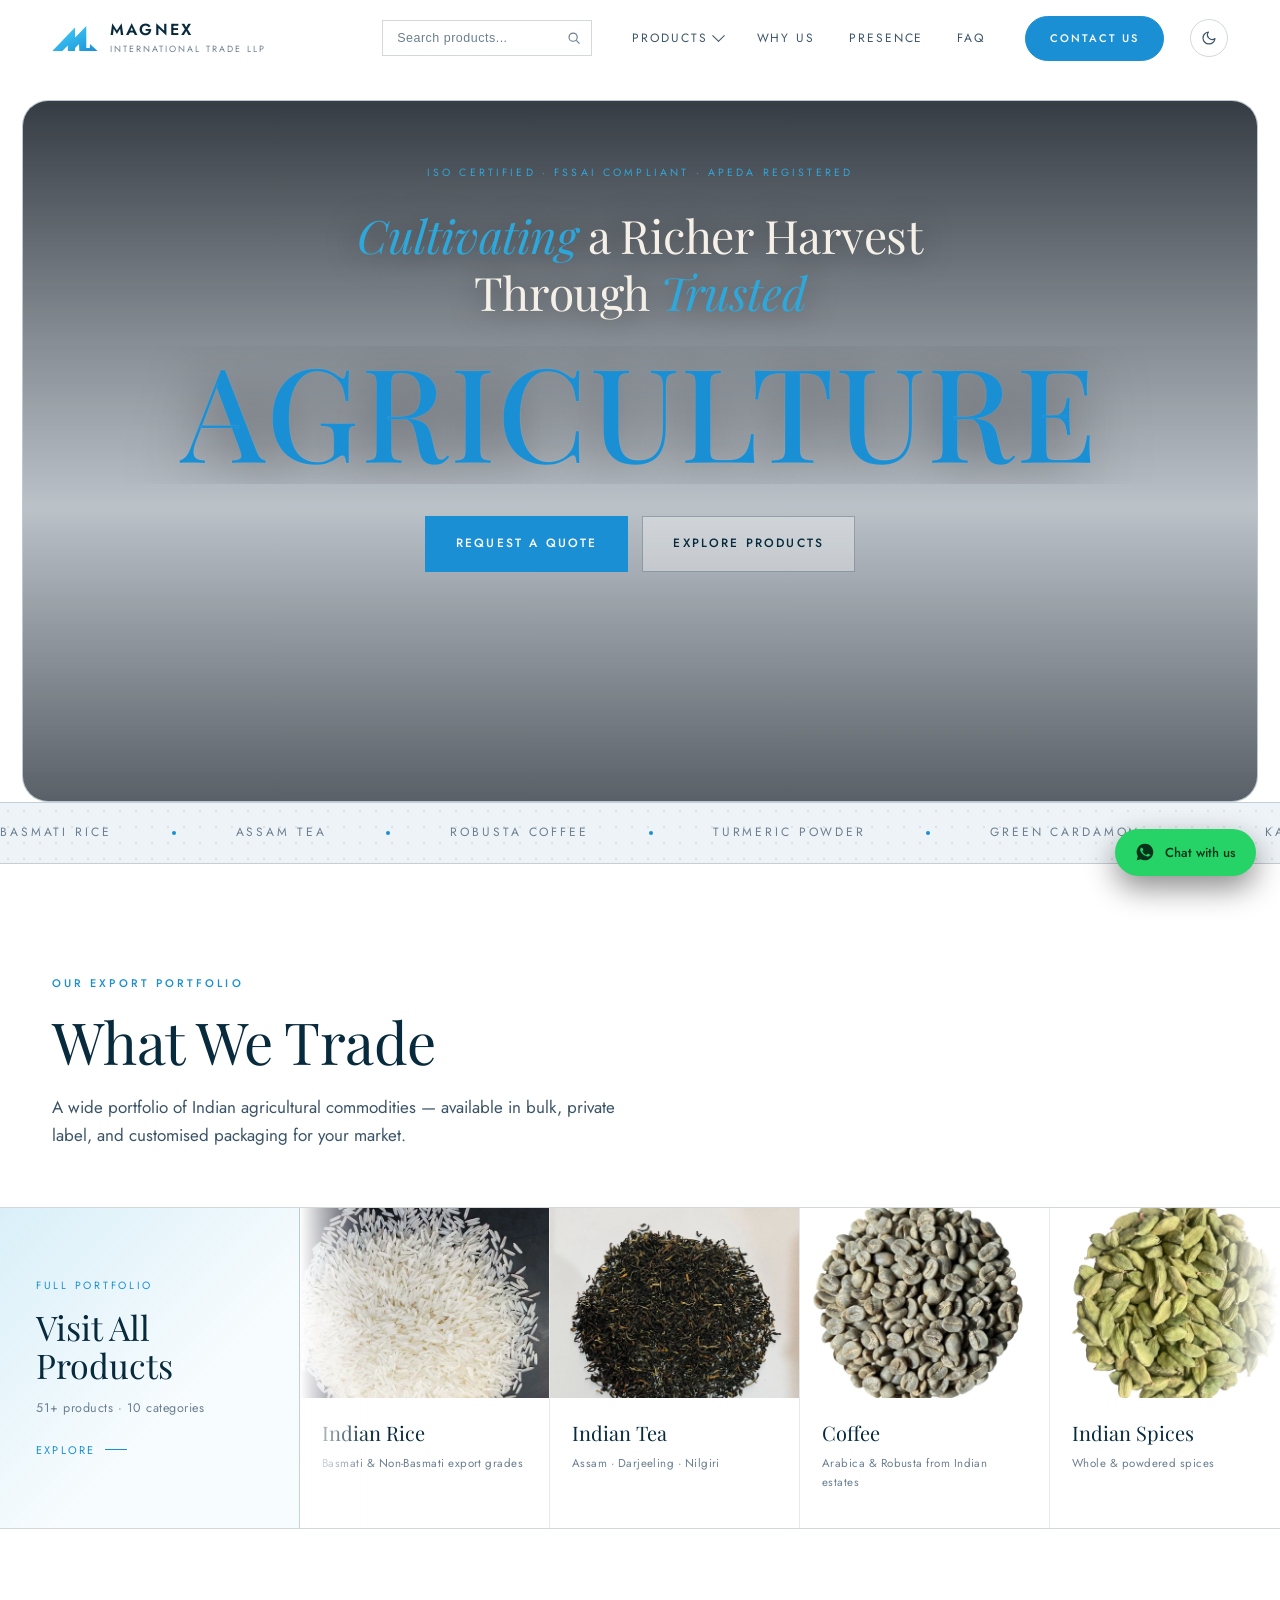
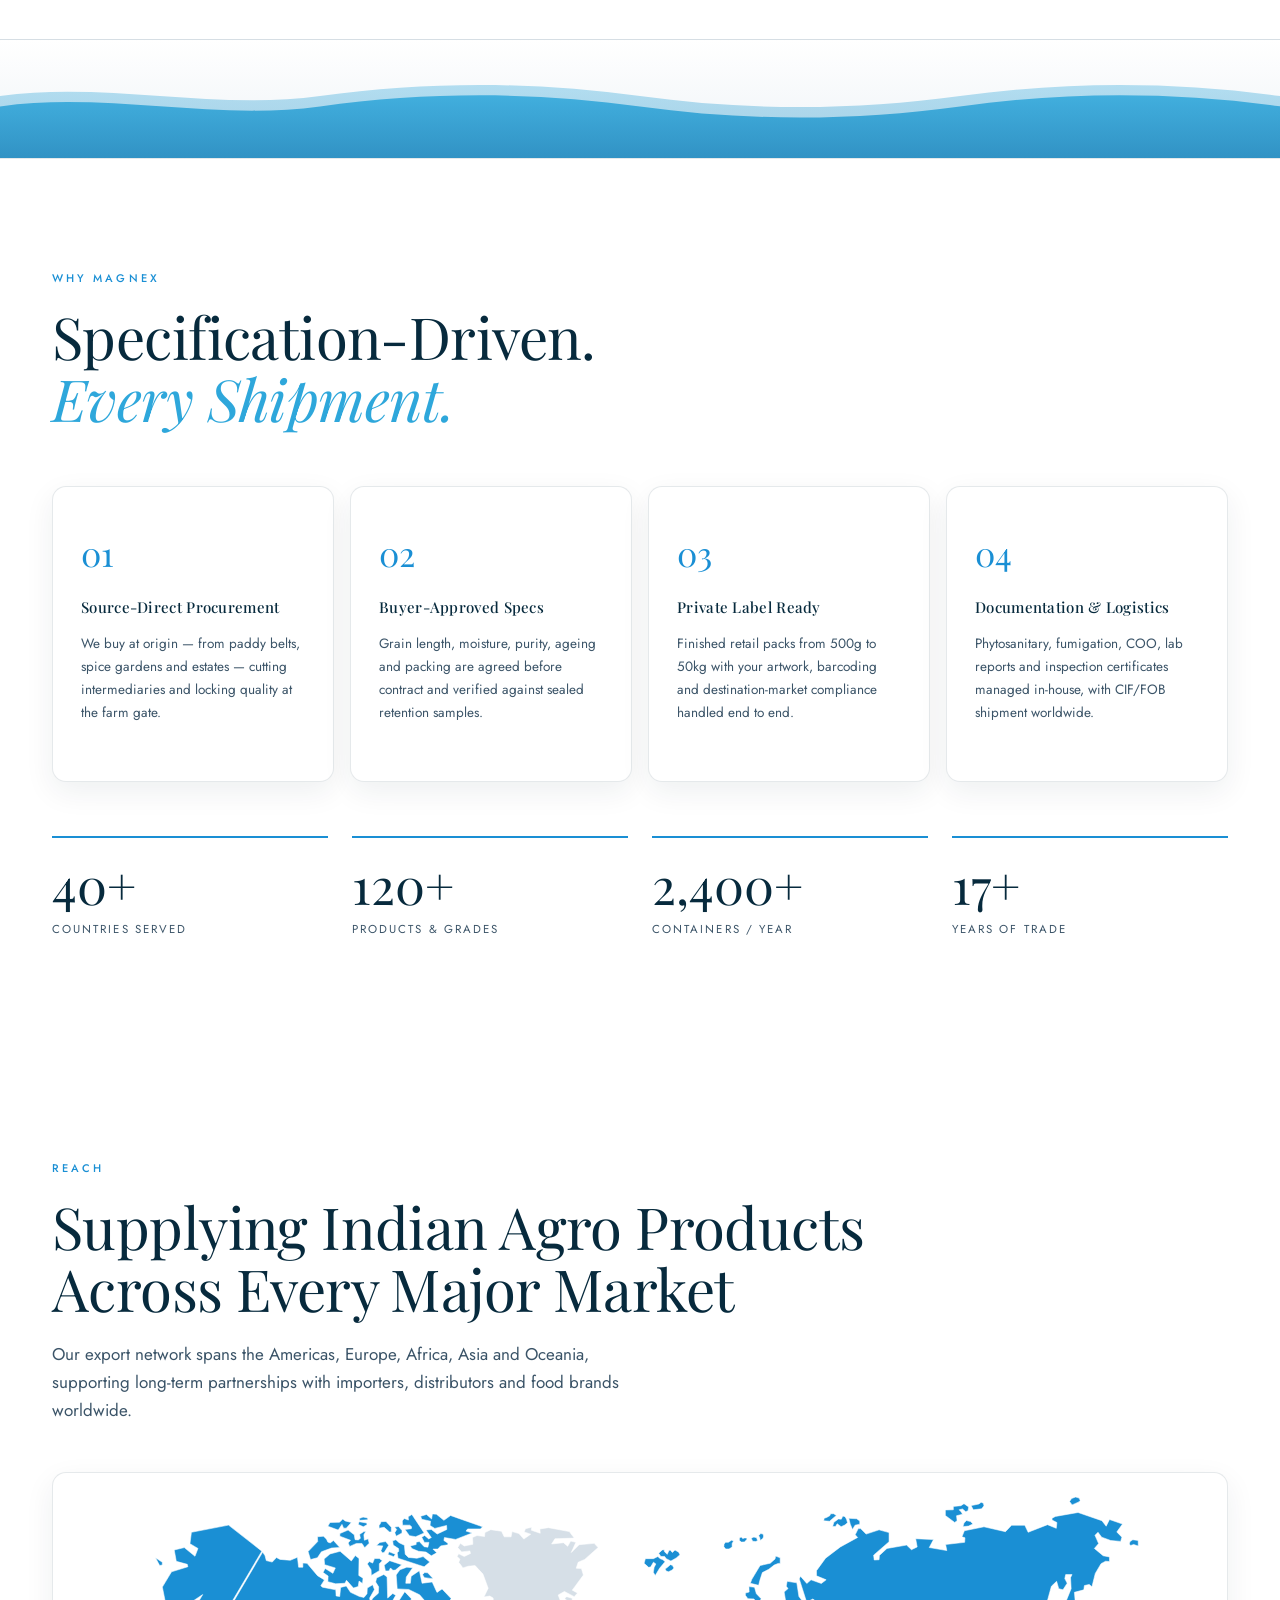
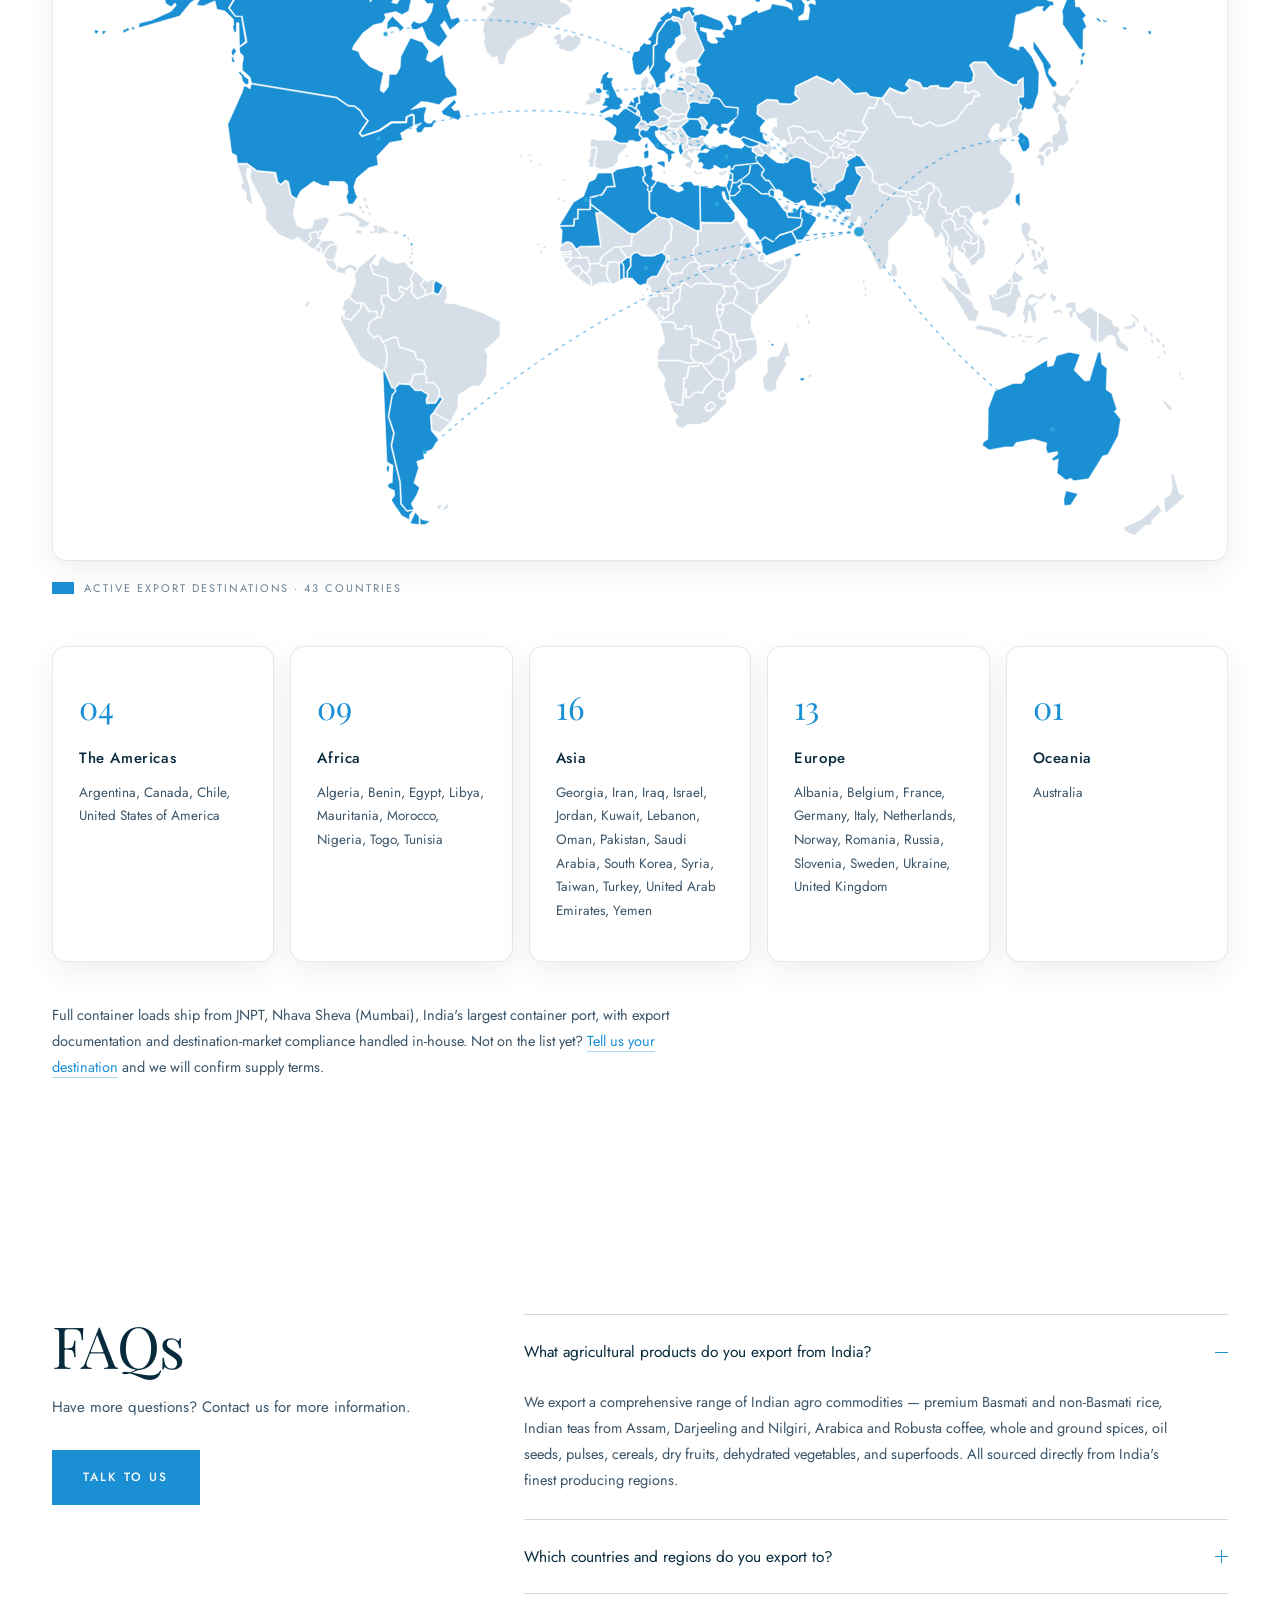
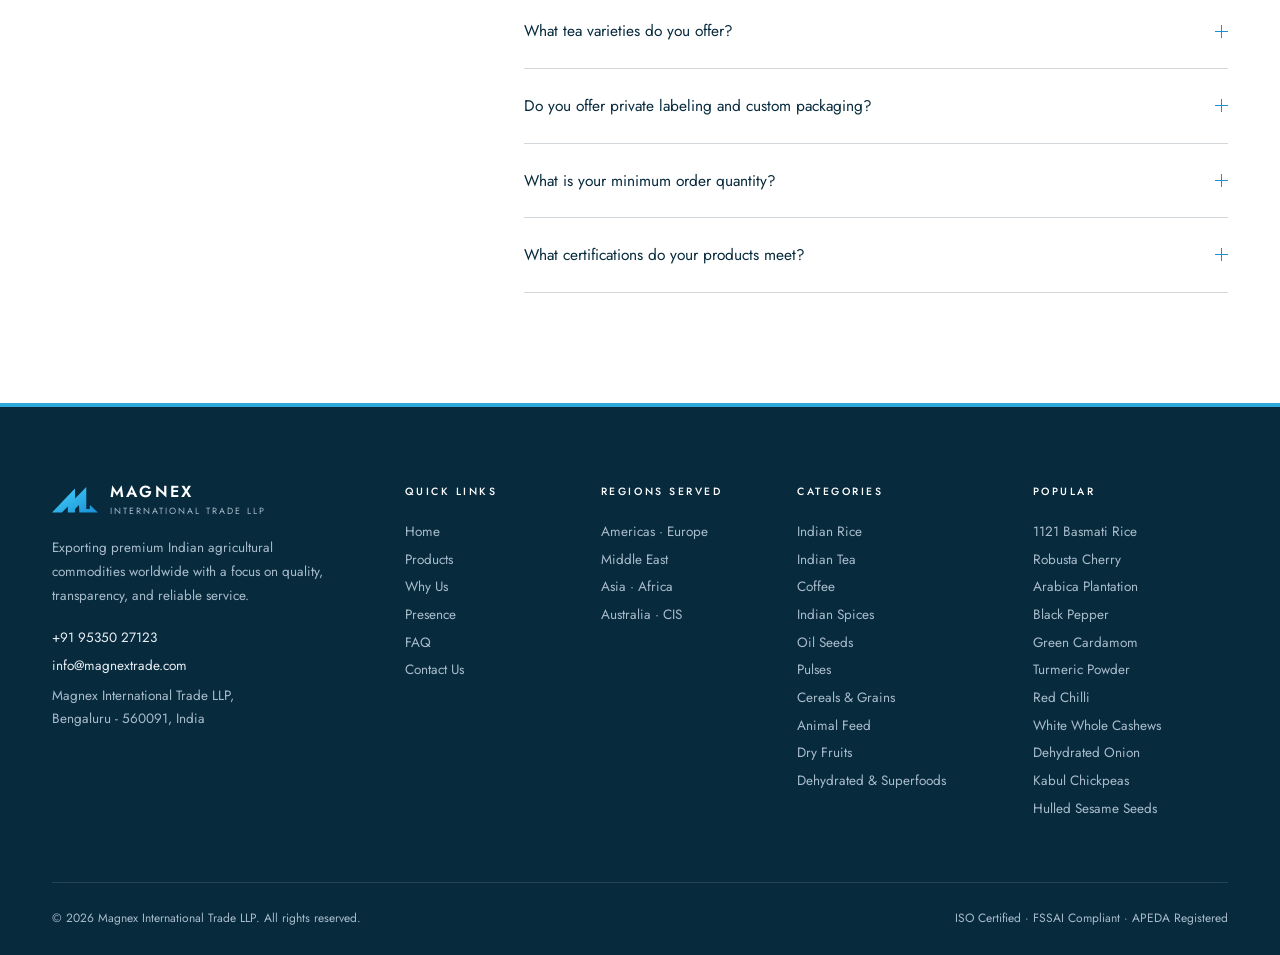
==== commit 3960ae2b: "Client changes: LLP name, info@ email, Bengaluru address, drop tagline, white/gold toggle Co-Authore" ====
--- a/index.html
+++ b/index.html
@@ -2,14 +2,14 @@
 <html lang="en">
 <head>
 <meta charset="UTF-8">
-<script>(function(){var q=new URLSearchParams(location.search).get("theme"),t;if(q&&/^(gold|dark|light)$/.test(q)){t=q;try{localStorage.setItem("magnex-theme",t)}catch(e){}}else{try{t=localStorage.getItem("magnex-theme")}catch(e){}}document.documentElement.dataset.theme=t||(matchMedia("(prefers-color-scheme: light)").matches?"light":"dark")})();</script>
+<script>(function(){var q=new URLSearchParams(location.search).get("theme"),t;if(q&&/^(gold|light|dark)$/.test(q)){t=q==="dark"?"gold":q;try{localStorage.setItem("magnex-theme",t)}catch(e){}}else{try{t=localStorage.getItem("magnex-theme")}catch(e){}}if(t==="dark")t="gold";document.documentElement.dataset.theme=(t==="gold"||t==="light")?t:"light"})();</script>
 <meta name="viewport" content="width=device-width, initial-scale=1.0">
 <title>Magnex International Trade — Premium Indian Commodities, Delivered Worldwide</title>
 <meta name="description" content="Rice, tea, spices, coffee, oil seeds, pulses, dry fruits and more — sourced from India's finest producing regions. Bulk, private label, and custom packaging for importers across 40+ countries.">
 <link rel="preconnect" href="https://fonts.googleapis.com">
 <link rel="preconnect" href="https://fonts.gstatic.com" crossorigin>
 <link href="https://fonts.googleapis.com/css2?family=Playfair+Display:ital,wght@0,400;0,500;1,400&family=Jost:wght@300;400;500;600&display=swap" rel="stylesheet">
-<link rel="stylesheet" href="assets/css/style.css?v=29">
+<link rel="stylesheet" href="assets/css/style.css?v=30">
 <link rel="icon" href="data:image/svg+xml,<svg xmlns='http://www.w3.org/2000/svg' viewBox='0 0 100 100'><rect width='100' height='100' rx='18' fill='%23072a3d'/><g transform='translate(10 22) scale(.8)'><path d='M99.9 55.2 L82.6 38.9 L82.1 47.9 L74.6 47.8 L74.5 0.0 L50.4 25.0 L49.8 3.0 L0.0 55.2 L21.6 55.3 L34.3 42.3 L34.5 55.3 L49.9 55.3 L50.1 48.1 L58.7 39.0 L59.5 55.4 Z' fill='%232ea7db'/></g></svg>">
 </head>
 <body>
@@ -161,7 +161,7 @@
   </div>
 </section>
 
-<script src="assets/js/data.js?v=16"></script>
+<script src="assets/js/data.js?v=17"></script>
 <script src="assets/js/textures.js?v=8"></script>
 <script src="assets/js/widgets.js?v=9"></script>
 <script>
@@ -251,6 +251,6 @@
   document.querySelectorAll("[data-count]").forEach(el => cio.observe(el));
 }
 </script>
-<script src="assets/js/main.js?v=17"></script>
+<script src="assets/js/main.js?v=18"></script>
 </body>
 </html>
--- a/assets/css/style.css
+++ b/assets/css/style.css
@@ -198,8 +198,8 @@
 .theme-btn:active { transform: scale(.94); }
 .theme-btn svg { width: 16px; height: 16px; stroke: currentColor; fill: none; stroke-width: 1.8; stroke-linecap: round; stroke-linejoin: round; }
 .theme-btn .ico-sun { display: none; }
-:root[data-theme="light"] .theme-btn .ico-sun { display: block; }
-:root[data-theme="light"] .theme-btn .ico-moon { display: none; }
+:root[data-theme="gold"] .theme-btn .ico-sun { display: block; }
+:root[data-theme="gold"] .theme-btn .ico-moon { display: none; }
 
 /* cross-document page transition (Chrome / Safari); other browsers just navigate */
 @view-transition { navigation: auto; }
@@ -1097,9 +1097,7 @@
   .brand__mark { width: 38px; }
   .brand__name { font-size: 14px; }
   .brand__sub { font-size: 8px; letter-spacing: .16em; }
-  .nav__inner .theme-sw { display: none; }          /* switcher lives in the drawer on phones */
-  .mnav .theme-sw { display: inline-flex; margin: 10px 0 0; }
-  .mnav__theme { font-size: 11px; letter-spacing: .24em; text-transform: uppercase; color: var(--gold); margin: 28px 0 0; }
+  .theme-btn { width: 34px; height: 34px; }
   .section { padding: 74px 0; }
   .why, .stats { grid-template-columns: 1fr; }
   .tradefeed { grid-template-columns: 1fr; }
